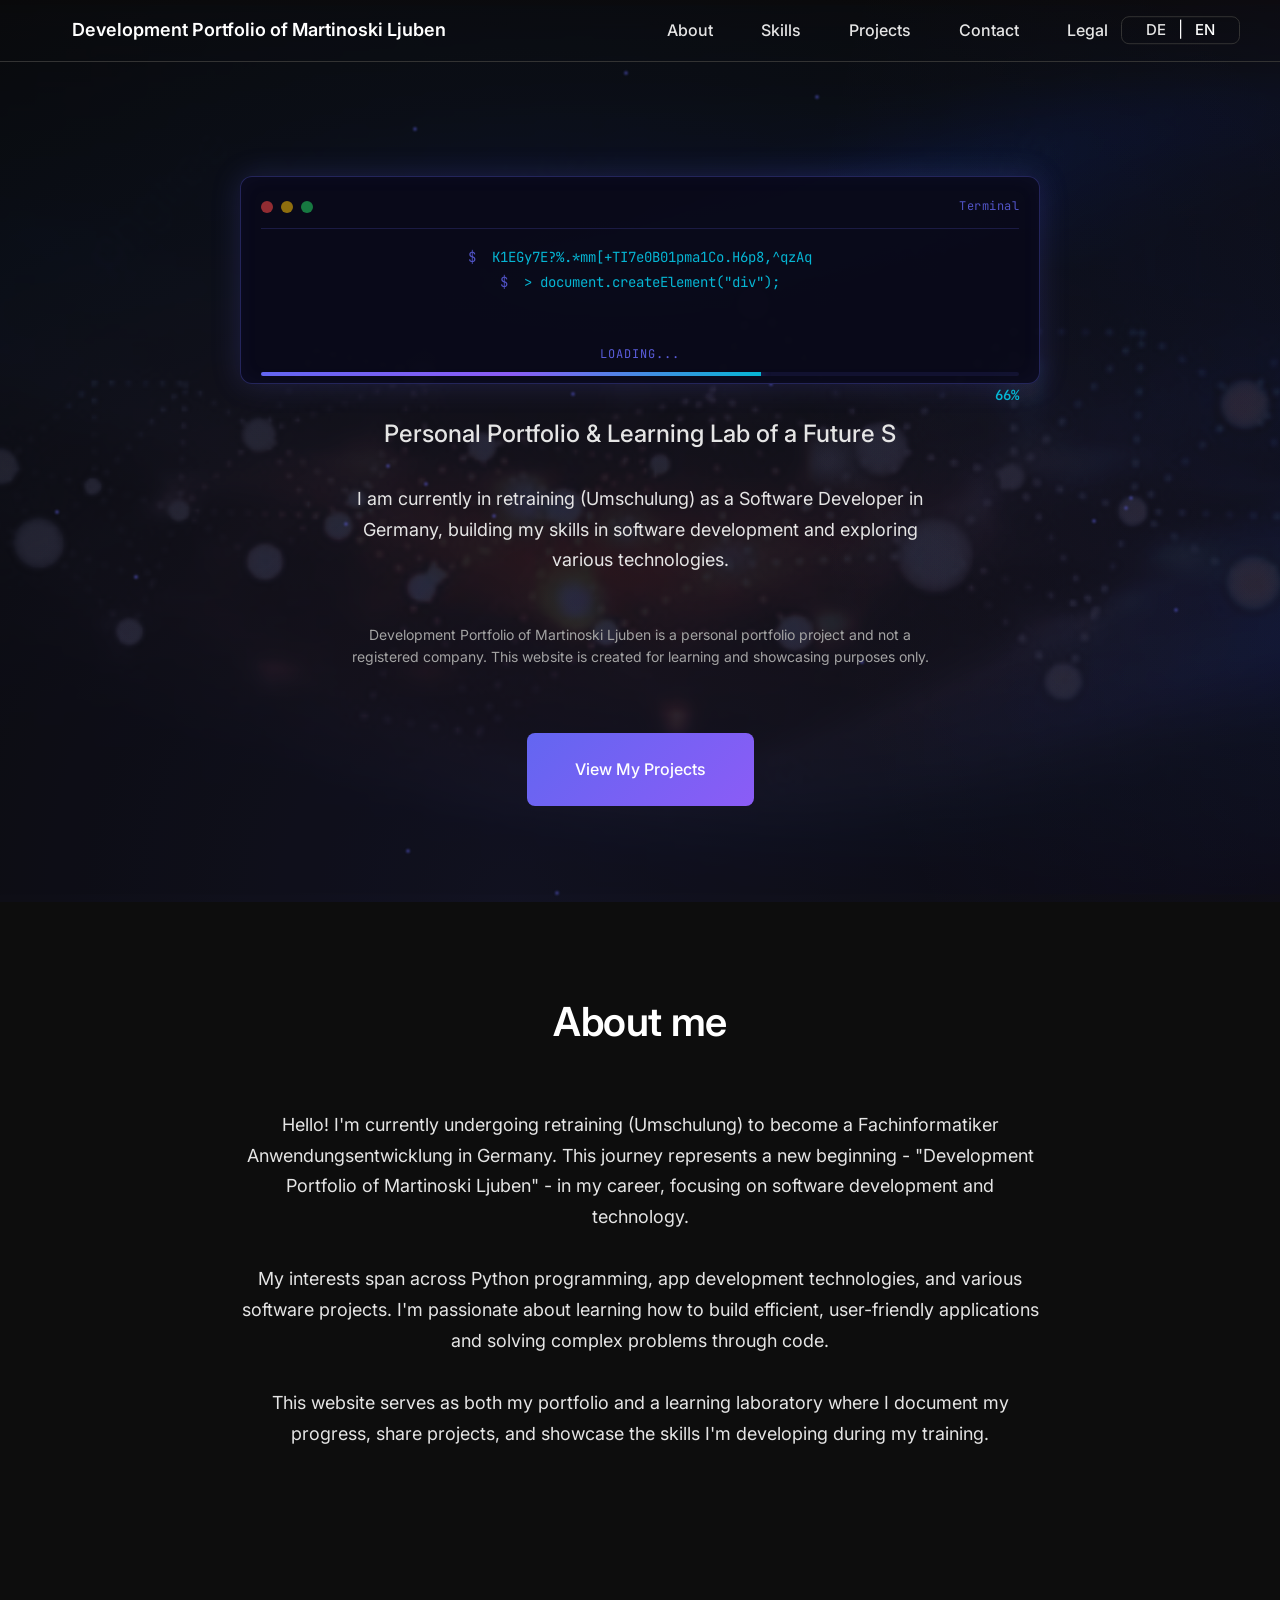
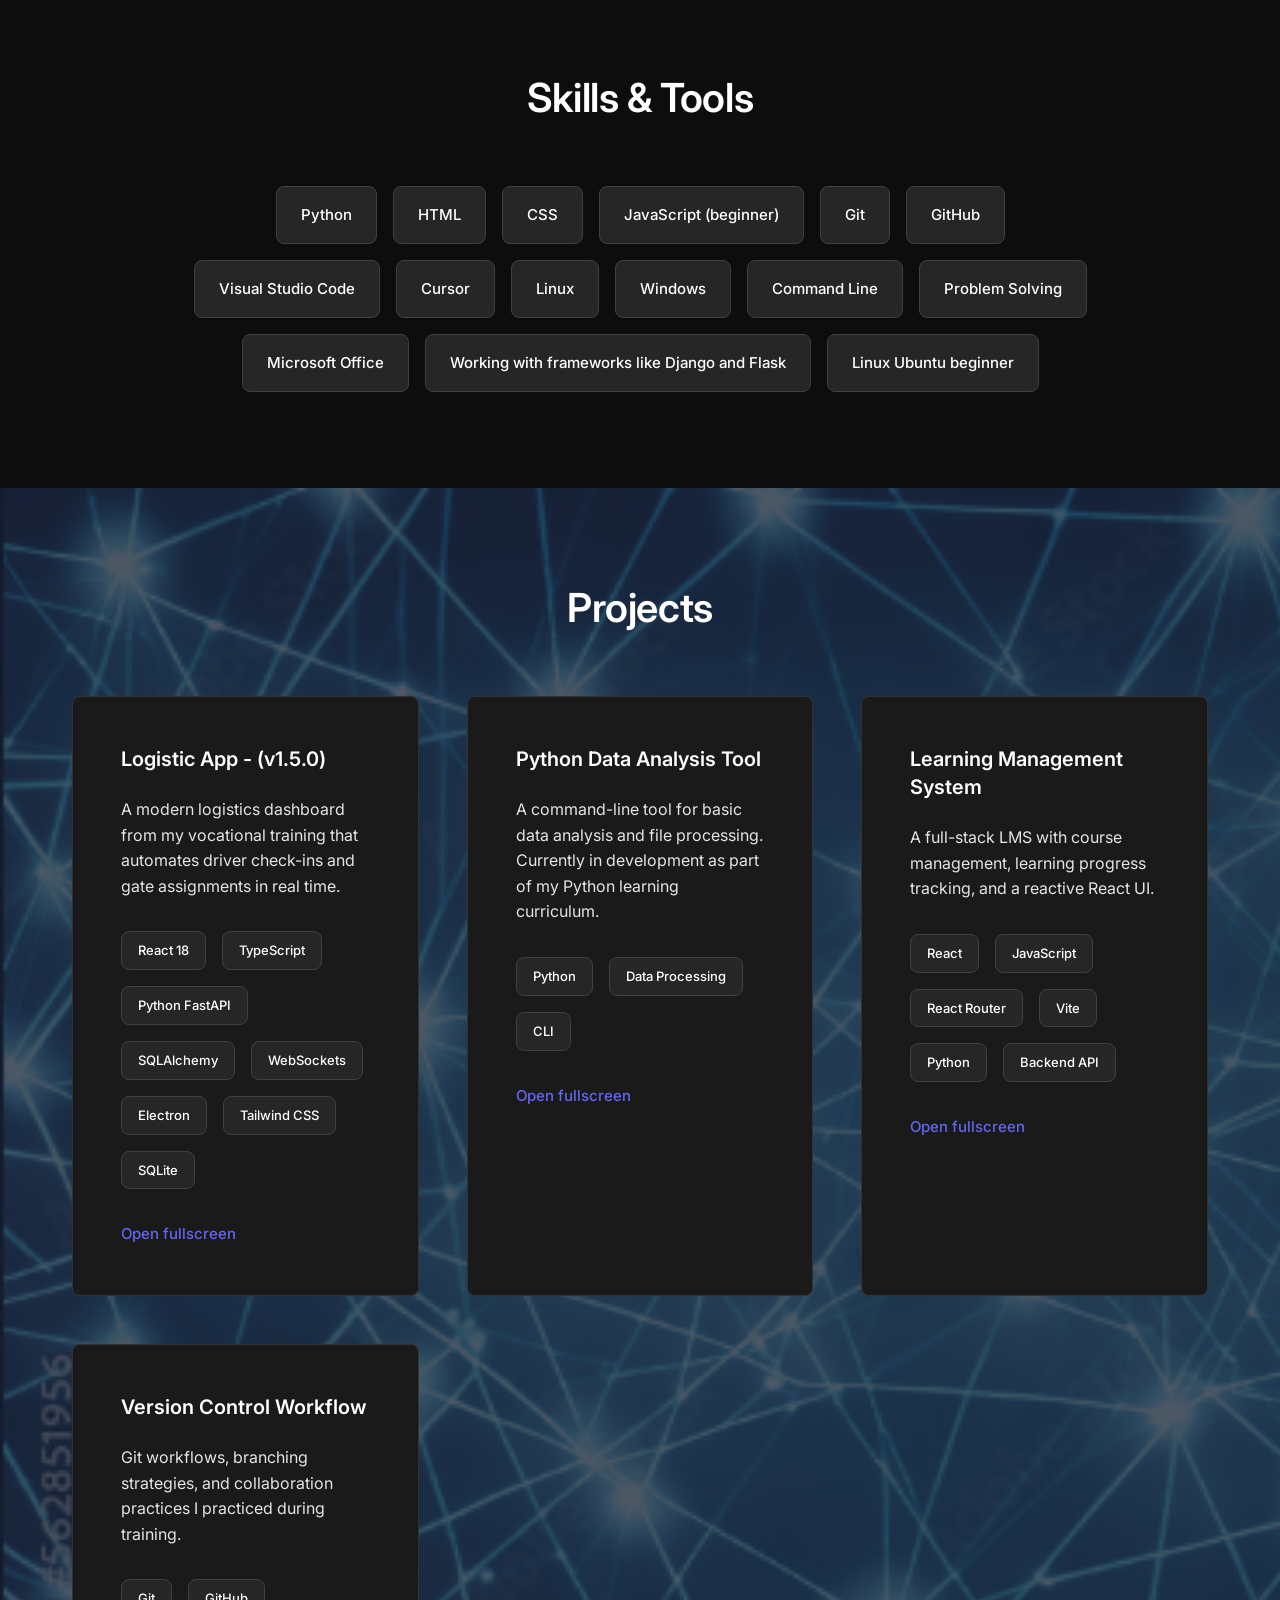
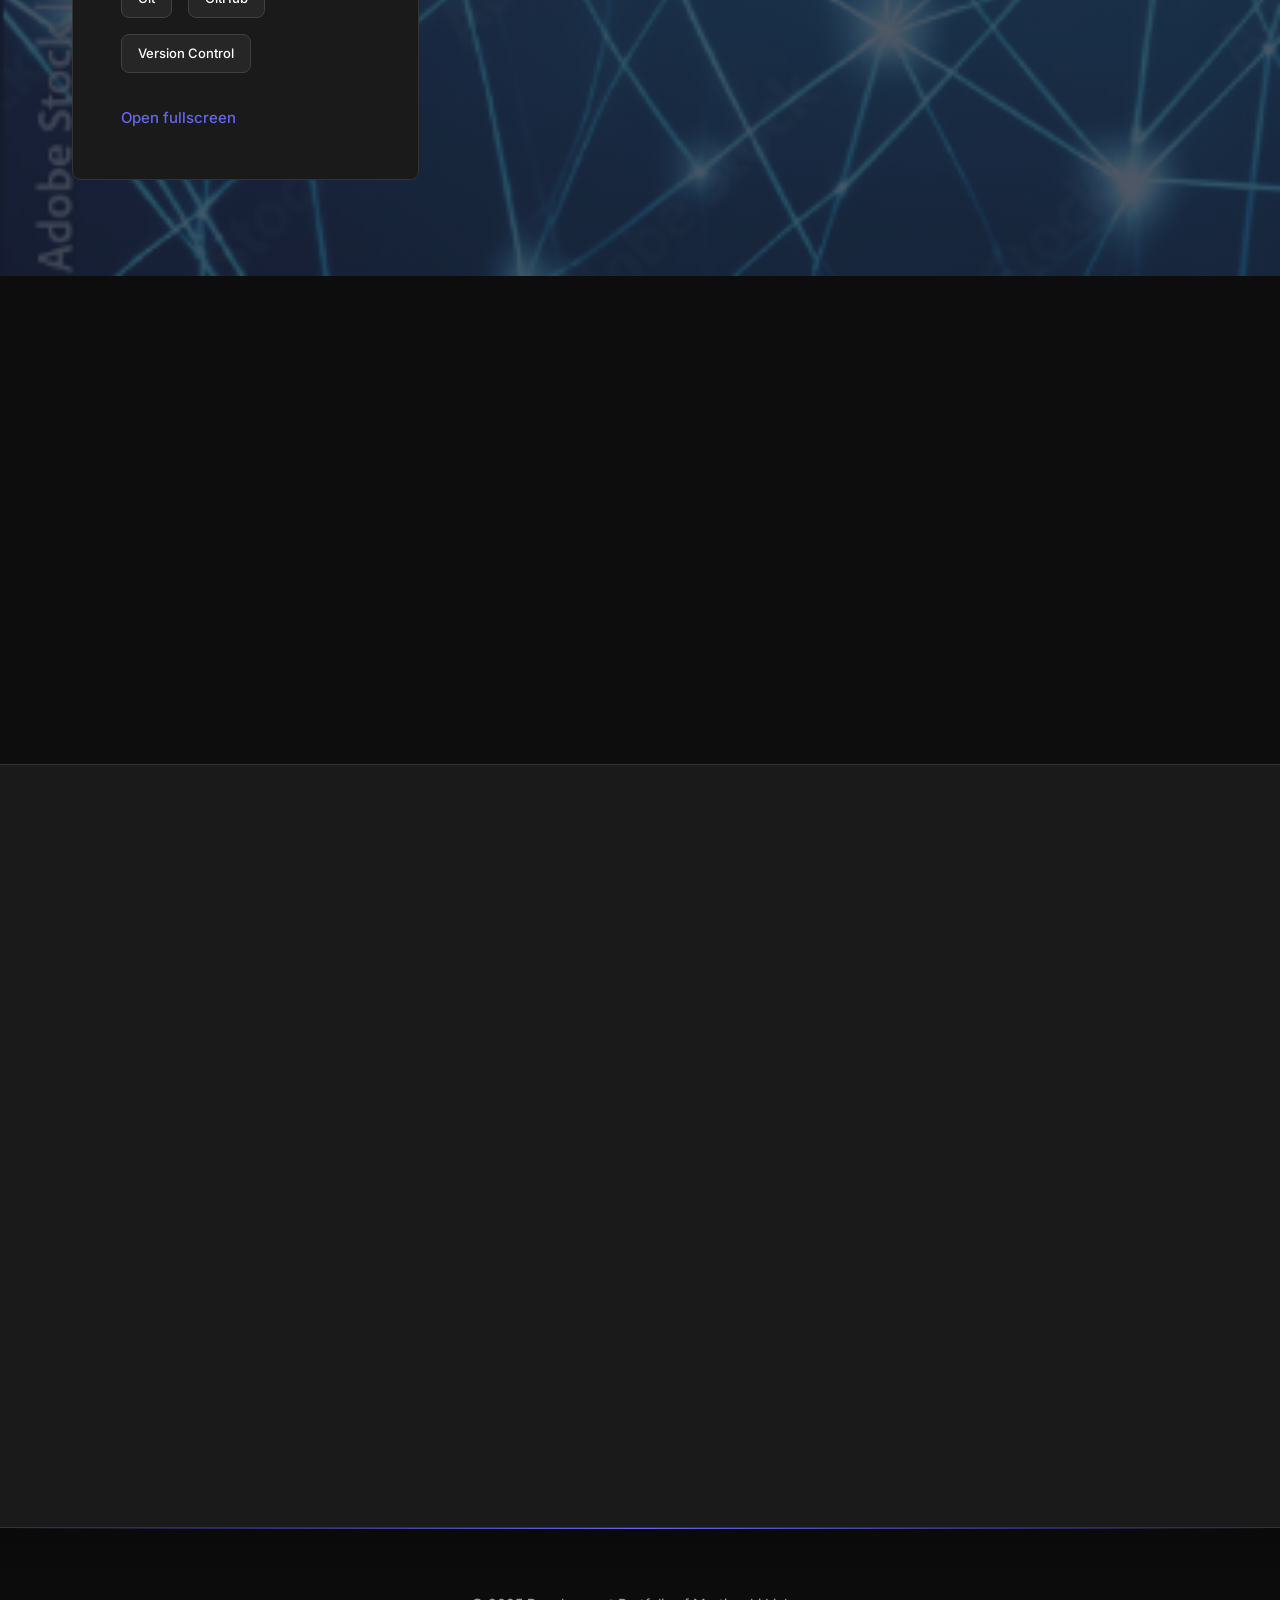
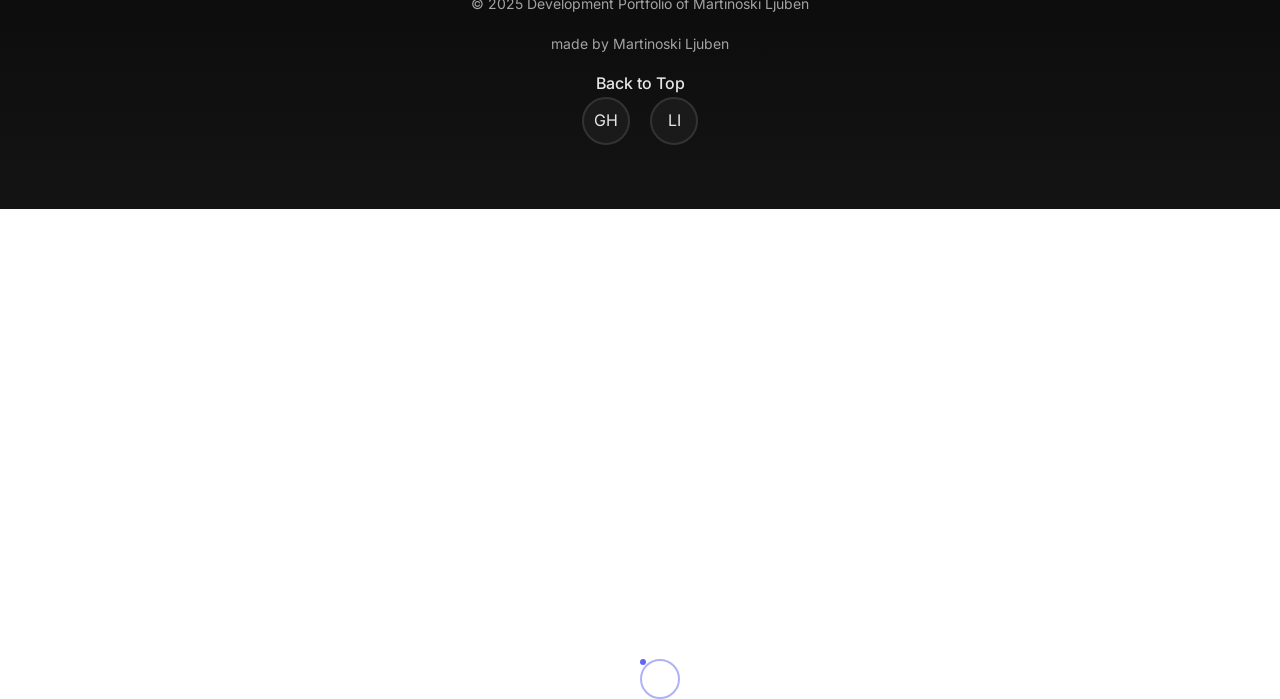
==== index-en.html @ 200f0906 "hacking anuimation" ====
<!DOCTYPE html>
<html lang="en">
<head>
    <meta charset="UTF-8">
    <meta name="viewport" content="width=device-width, initial-scale=1.0, maximum-scale=5.0, user-scalable=yes">
    <meta name="mobile-web-app-capable" content="yes">
    <meta name="apple-mobile-web-app-capable" content="yes">
    <meta name="apple-mobile-web-app-status-bar-style" content="black-translucent">
    <meta name="theme-color" content="#0d0d0d">
    <title>ApplicationDevelopment by lRam</title>
    <!-- Google Fonts -->
    <link rel="preconnect" href="https://fonts.googleapis.com">
    <link rel="preconnect" href="https://fonts.gstatic.com" crossorigin>
    <link href="https://fonts.googleapis.com/css2?family=Inter:wght@400;500;600;700&family=JetBrains+Mono:wght@400;500;600;700&display=swap" rel="stylesheet">
    <!-- Prism.js for syntax highlighting -->
    <link rel="stylesheet" href="https://cdnjs.cloudflare.com/ajax/libs/prism/1.29.0/themes/prism-tomorrow.min.css">
    <link rel="stylesheet" href="styles.css">
    <link rel="preload" href="assets/hero-bg.jpg.png" as="image">
    <link rel="dns-prefetch" href="//github.com">
</head>
<body>
    <div class="page-loader">
        <div class="loader-content">
            <div class="loader-spinner"></div>
            <p>Loading...</p>
        </div>
    </div>

    <header>
        <nav class="navbar">
            <div class="nav-container">
                <a href="#hero" class="nav-logo">Development Portfolio of Martinoski Ljuben</a>
                <div class="nav-right">
                    <div class="lang-toggle">
                        <a href="index.html" class="lang-link">DE</a> |
                        <span class="lang-link active">EN</span>
                    </div>
                </div>
                <ul class="nav-menu">
                    <li><a href="#about">About</a></li>
                    <li><a href="#skills">Skills</a></li>
                    <li><a href="#projects">Projects</a></li>
                    <li><a href="#contact">Contact</a></li>
                    <li><a href="#privacy">Legal</a></li>
                </ul>
            </div>
        </nav>
    </header>

    <main>
        <!-- Hero section start -->
        <section id="hero" class="hero">
            <div class="hero-container">
                <div class="hero-content">
                    <div class="hero-title-wrapper">
                        <div class="terminal-overlay">
                            <div class="terminal-header">
                                <span class="terminal-dot"></span>
                                <span class="terminal-dot"></span>
                                <span class="terminal-dot"></span>
                                <span class="terminal-title">Terminal</span>
                            </div>
                            <div class="terminal-content">
                                <div class="terminal-line"></div>
                                <div class="terminal-line"></div>
                                <div class="terminal-line"></div>
                            </div>
                            <div class="terminal-progress">
                                <div class="progress-label">Loading...</div>
                                <div class="progress-bar">
                                    <div class="progress-fill"></div>
                                </div>
                                <div class="progress-percent">0%</div>
                            </div>
                        </div>
                        <h1 class="hero-title">Application Development by lRam</h1>
                    </div>
                    <p class="hero-subtitle">Personal Portfolio & Learning Lab of a Future Software Developer</p>
                    <p class="hero-description">
                        I am currently in retraining (Umschulung) as a Software Developer in Germany,
                        building my skills in software development and exploring various technologies.
                    </p>
                    <p class="hero-disclaimer">Development Portfolio of Martinoski Ljuben is a personal portfolio project and not a registered company. This website is created for learning and showcasing purposes only.</p>
                    <div class="hero-actions">
                        <a href="#projects" class="hero-button hero-button-primary">View My Projects</a>
                    </div>
                </div>
            </div>
        </section>
        <!-- Hero section end -->

        <!-- About section start -->
        <section id="about" class="section animate-on-scroll">
            <div class="container">
                <h2 class="section-title">About me</h2>
                <div class="about-content">
                    <p>
                        Hello! I'm currently undergoing retraining (Umschulung) to become a Fachinformatiker
                        Anwendungsentwicklung in Germany. This journey represents a new beginning - "Development Portfolio of Martinoski Ljuben"
                        - in my career, focusing on software development and technology.
                    </p>
                    <p>
                        My interests span across Python programming, app development technologies, and various
                        software projects. I'm passionate about learning how to build efficient, user-friendly
                        applications and solving complex problems through code.
                    </p>
                    <p>
                        This website serves as both my portfolio and a learning laboratory where I document
                        my progress, share projects, and showcase the skills I'm developing during my training.
                    </p>
                </div>
            </div>
        </section>
        <!-- About section end -->

        <!-- Skills section start -->
        <section id="skills" class="section animate-on-scroll">
            <div class="container">
                <h2 class="section-title">Skills & Tools</h2>
                <div class="skills-grid stagger-children">
                    <span class="skill-tag">Python</span>
                    <span class="skill-tag">HTML</span>
                    <span class="skill-tag">CSS</span>
                    <span class="skill-tag">JavaScript (beginner)</span>
                    <span class="skill-tag">Git</span>
                    <span class="skill-tag">GitHub</span>
                    <span class="skill-tag">Visual Studio Code</span>
                    <span class="skill-tag">Cursor</span>
                    <span class="skill-tag">Linux</span>
                    <span class="skill-tag">Windows</span>
                    <span class="skill-tag">Command Line</span>
                    <span class="skill-tag">Problem Solving</span>
                    <span class="skill-tag">Microsoft Office</span>
                    <span class="skill-tag">Working with frameworks like Django and Flask</span>
                    <span class="skill-tag">Linux Ubuntu beginner</span>
                </div>
            </div>
        </section>
        <!-- Skills section end -->

        <!-- Projects section start -->
        <section id="projects" class="section animate-on-scroll">
            <div class="container">
                <h2 class="section-title">Projects</h2>
                <div class="projects-grid stagger-children">
                    <div class="project-card" data-modal-target="warehouse-modal-en">
                        <h3 class="project-title">Logistic App - (v1.5.0)</h3>
                        <p class="project-description">
                            A modern logistics dashboard from my vocational training that automates driver check-ins and gate assignments in real time.
                        </p>
                        <div class="project-tags">
                            <span class="project-tag">React 18</span>
                            <span class="project-tag">TypeScript</span>
                            <span class="project-tag">Python FastAPI</span>
                            <span class="project-tag">SQLAlchemy</span>
                            <span class="project-tag">WebSockets</span>
                            <span class="project-tag">Electron</span>
                            <span class="project-tag">Tailwind CSS</span>
                            <span class="project-tag">SQLite</span>
                        </div>
                        <a href="#" class="project-link">Open fullscreen</a>
                    </div>

                    <div class="project-card" data-modal-target="python-data-analysis-tool-modal">
                        <h3 class="project-title">Python Data Analysis Tool</h3>
                        <p class="project-description">
                            A command-line tool for basic data analysis and file processing. Currently in development
                            as part of my Python learning curriculum.
                        </p>
                        <div class="project-tags">
                            <span class="project-tag">Python</span>
                            <span class="project-tag">Data Processing</span>
                            <span class="project-tag">CLI</span>
                        </div>
                        <a href="#" class="project-link">Open fullscreen</a>
                    </div>

                    <div class="project-card" data-modal-target="lms-modal">
                        <h3 class="project-title">Learning Management System</h3>
                        <p class="project-description">
                            A full-stack LMS with course management, learning progress tracking, and a reactive React UI.
                        </p>
                        <div class="project-tags">
                            <span class="project-tag">React</span>
                            <span class="project-tag">JavaScript</span>
                            <span class="project-tag">React Router</span>
                            <span class="project-tag">Vite</span>
                            <span class="project-tag">Python</span>
                            <span class="project-tag">Backend API</span>
                        </div>
                        <a href="#" class="project-link">Open fullscreen</a>
                    </div>

                    <div class="project-card" data-modal-target="version-control-modal">
                        <h3 class="project-title">Version Control Workflow</h3>
                        <p class="project-description">
                            Git workflows, branching strategies, and collaboration practices I practiced during training.
                        </p>
                        <div class="project-tags">
                            <span class="project-tag">Git</span>
                            <span class="project-tag">GitHub</span>
                            <span class="project-tag">Version Control</span>
                        </div>
                        <a href="#" class="project-link">Open fullscreen</a>
                    </div>

                    <!-- COPY THIS BLOCK to add more projects -->
                    <!--
                    <div class="project-card" data-modal-target="[modal-id]">
                        <h3 class="project-title">[Project Name]</h3>
                        <p class="project-description">
                            [Project description - 2-3 sentences about what it does and technologies used]
                        </p>
                        <div class="project-tags">
                            <span class="project-tag">[Tech 1]</span>
                            <span class="project-tag">[Tech 2]</span>
                            <span class="project-tag">[Tech 3]</span>
                        </div>
                        <a href="#" class="project-link">Open fullscreen</a>
                    </div>
                    -->
            </div>
        </section>
        <!-- Projects section end -->

        <!-- Contact section start -->
        <section id="contact" class="section animate-on-scroll">
            <div class="container">
                <h2 class="section-title">Contact</h2>
                <div class="contact-content">
                    <p>If you want to connect, feel free to reach out. I'm always interested in learning from others and sharing knowledge.</p>
                    <div class="contact-links">
                        <a href="mailto:lRam.software.novum-initium@outlook.de" class="contact-link">Email</a>
                        <span class="contact-link">LinkedIn (coming soon)</span>
                        <a href="https://github.com/ljuben-martinoski" class="contact-link" target="_blank" rel="noopener noreferrer">GitHub</a>
                    </div>
                </div>
            </div>
        </section>
        <!-- Contact section end -->

        <!-- Privacy Notice section start -->
        <section id="privacy" class="section privacy-section animate-on-scroll">
            <div class="container">
                <h2 class="section-title">Privacy & Legal</h2>
                <div class="privacy-content">
                    <div class="privacy-notice">
                        <p>
                            <strong>This website is purely private and serves exclusively educational and portfolio purposes.</strong>
                        </p>
                        <p>
                            I am currently in retraining as a Fachinformatiker Anwendungsentwicklung and present my learning
                            progress and projects here. No commercial services are offered, no paid contracts are concluded,
                            and no commercial activities are conducted.
                        </p>
                        <p>
                            <strong>Contact:</strong> For questions or interest in exchange, you can reach me by email:
                            <a href="mailto:lRam.software.novum-initium@outlook.de">lRam.software.novum-initium@outlook.de</a>
                        </p>
                        <p>
                            <em>This website is a private,
                                non-commercial portfolio created during my retraining as an IT specialist in application development.
                                It does not offer paid services of commercial activities.
                            </em>
                        </p>
                    </div>
                </div>
            </div>
        </section>
        <!-- Privacy Notice section end -->
    </main>

    <footer class="footer">
        <div class="container">
            <p>&copy; 2025 Development Portfolio of Martinoski Ljuben</p>
            <p>made by Martinoski Ljuben</p>
            <a href="#hero" class="footer-link">Back to Top</a>
            <div class="footer-social">
                <a href="https://github.com/ljuben-martinoski" class="social-icon" target="_blank" rel="noopener noreferrer">GH</a>
                <span class="social-icon">LI</span>
            </div>
        </div>
    </footer>

    <!-- Project Modal -->
    <div id="lms-modal" class="project-modal">
        <div class="modal-overlay" onclick="closeProjectModal('lms-modal')" ontouchstart=""></div>
        <div class="modal-content">
            <button class="modal-close" onclick="closeProjectModal('lms-modal')">&times;</button>
            <div class="modal-body">
                <div class="modal-info">
                    <h2 class="modal-title">Learning Management System</h2>
                    <p class="modal-subtitle">
                        Full-stack LMS web app with secure auth, course management, and progress tracking.
                    </p>
                    <div class="modal-section">
                        <h4 class="modal-section-title">Features</h4>
                        <ul class="modal-list">
                            <li>Secure registration/login with learner and instructor roles</li>
                            <li>Course & lessons management with PDFs and videos</li>
                            <li>Progress tracking, grades overview, and profile settings</li>
                        </ul>
                    </div>
                    <div class="modal-section">
                        <h4 class="modal-section-title">Technology Stack</h4>
                        <ul class="modal-list">
                            <li>Frontend: React + Vite, React Router</li>
                            <li>Backend: Python Flask API with SQLite</li>
                            <li>Local dev: Frontend on port 5173, backend on port 8000</li>
                        </ul>
                    </div>
                    <div class="modal-section">
                        <h4 class="modal-section-title">Highlights</h4>
                        <ul class="modal-list">
                            <li>Clear separation of frontend/backend for easy debugging</li>
                            <li>Auth flow with login, roles, and profile editing</li>
                            <li>Responsive UI for desktop and tablet</li>
                        </ul>
                    </div>
                    <div class="modal-pills">
                        <span class="project-tag">React</span>
                        <span class="project-tag">JavaScript</span>
                        <span class="project-tag">React Router</span>
                        <span class="project-tag">Vite</span>
                        <span class="project-tag">Python</span>
                        <span class="project-tag">Backend API</span>
                    </div>
                </div>
                <div class="modal-media">
                    <div class="project-gallery" id="lms-gallery">
                        <img src="assets/lms/dashboard.png" alt="LMS Dashboard" onerror="handleImageError(this)" onclick="openImageLightbox(this.src, this.alt)" title="Dashboard with welcome message and course overview - Click to enlarge">
                        <img src="assets/lms/explore-courses.png" alt="Explore Courses" onerror="handleImageError(this)" onclick="openImageLightbox(this.src, this.alt)" title="Explore Courses page with filter and search functionality - Click to enlarge">
                        <img src="assets/lms/profile-settings.png" alt="Profile & Settings" onerror="handleImageError(this)" onclick="openImageLightbox(this.src, this.alt)" title="Profile and Settings page - Click to enlarge">
                        <img src="assets/lms/grades.png" alt="My Grades" onerror="handleImageError(this)" onclick="openImageLightbox(this.src, this.alt)" title="Grades overview with overall average and detailed table - Click to enlarge">
                        <img src="assets/lms/user-profile.png" alt="User Profile" onerror="handleImageError(this)" onclick="openImageLightbox(this.src, this.alt)" title="User profile editing - Click to enlarge">
                        <img src="assets/lms/package-json.png" alt="Package.json" onerror="handleImageError(this)" onclick="openImageLightbox(this.src, this.alt)" title="Project configuration with React and Vite - Click to enlarge">
                        <img src="assets/lms/python-auth.png" alt="Python Authentication" onerror="handleImageError(this)" onclick="openImageLightbox(this.src, this.alt)" title="Backend authentication code - Click to enlarge">
                    </div>
                    <div class="image-error-message" id="image-error-msg" style="display: none;">
                        <p><strong>Note: Images are loading...</strong></p>
                        <p>Make sure the images are in the <code>assets/lms/</code> folder:</p>
                        <ul style="list-style: none; padding: 0; margin-top: 1rem;">
                            <li>• dashboard.png</li>
                            <li>• explore-courses.png</li>
                            <li>• profile-settings.png</li>
                            <li>• grades.png</li>
                            <li>• user-profile.png</li>
                            <li>• package-json.png</li>
                            <li>• python-auth.png</li>
                        </ul>
                    </div>
                </div>
            </div>
        </div>
    </div>

    <!-- Warehouse Management System Modal -->
    <div id="warehouse-modal-en" class="project-modal">
        <div class="modal-overlay" onclick="closeProjectModal('warehouse-modal-en')" ontouchstart=""></div>
        <div class="modal-content">
            <button class="modal-close" onclick="closeProjectModal('warehouse-modal-en')">&times;</button>
            <div class="modal-body">
                <div class="modal-info">
                    <h2 class="modal-title">Logistic App (v1.5.0)</h2>
                    <p class="modal-subtitle">
                        Real-time warehouse gate management with driver self-service portal and operator dashboard.
                    </p>
                    <div class="modal-section">
                        <h4 class="modal-section-title">Key Features</h4>
                        <ul class="modal-list">
                            <li>Driver portal for check-ins (multi-language, reference numbers)</li>
                            <li>Live operator dashboard with drag-and-drop gate assignment</li>
                            <li>Automated gate assignment and status tracking</li>
                            <li>Strict validation to cut reference entry errors</li>
                        </ul>
                    </div>
                    <div class="modal-section">
                        <h4 class="modal-section-title">Technical Stack</h4>
                        <ul class="modal-list">
                            <li>Backend: Python FastAPI, SQLAlchemy, WebSockets, SQLite</li>
                            <li>Frontend: React 18 + TypeScript + Vite, Tailwind CSS, Zustand</li>
                            <li>Desktop: Electron wrapper for portable Windows builds</li>
                        </ul>
                    </div>
                    <div class="modal-section">
                        <h4 class="modal-section-title">Results</h4>
                        <ul class="modal-list">
                            <li>Cut check-in time from 2–3 minutes to &lt;1 minute</li>
                            <li>GDPR-compliant with minimal data retention</li>
                            <li>Offline-capable local deployment, no cloud dependency</li>
                            <li>It is ready and needs only testing in the field</li>
                        </ul>
                    </div>
                    <div class="modal-pills">
                        <span class="project-tag">React 18</span>
                        <span class="project-tag">TypeScript</span>
                        <span class="project-tag">Python FastAPI</span>
                        <span class="project-tag">SQLAlchemy</span>
                        <span class="project-tag">WebSockets</span>
                        <span class="project-tag">Electron</span>
                        <span class="project-tag">Tailwind CSS</span>
                        <span class="project-tag">SQLite</span>
                    </div>
                </div>
                <div class="modal-media">
                    <div class="project-gallery" id="warehouse-gallery-en">
                        <img src="assets/warehouse/backend-main.png" alt="Backend Application Python Code" onerror="handleImageError(this)" onclick="openImageLightbox(this.src, this.alt)" title="Python backend main module code (FastAPI)">
                        <img src="assets/warehouse/service-worker.png" alt="Service Worker Source Code" onerror="handleImageError(this)" onclick="openImageLightbox(this.src, this.alt)" title="Frontend JavaScript Service Worker">
                        <img src="assets/warehouse/driver-portal.png" alt="Driver self-service portal" onerror="handleImageError(this)" onclick="openImageLightbox(this.src, this.alt)" title="Multilingual driver portal for check-ins - Click to enlarge">
                    </div>
                    <div class="image-error-message" id="warehouse-error-msg-en" style="display: none;">
                        <p><strong>Note: Images are loading...</strong></p>
                        <p>Make sure the images are in the <code>assets/warehouse/</code> folder:</p>
                        <ul style="list-style: none; padding: 0; margin-top: 1rem;">
                            <li>• backend-main.png</li>
                            <li>• driver-portal.png</li>
                            <li>• service-worker.png</li>
                        </ul>
                    </div>
                </div>
            </div>
        </div>
    </div>

    <!-- Python Data Analysis Tool Modal -->
    <div id="python-data-analysis-tool-modal" class="project-modal">
        <div class="modal-overlay" onclick="closeProjectModal('python-data-analysis-tool-modal')" ontouchstart=""></div>
        <div class="modal-content">
            <button class="modal-close" onclick="closeProjectModal('python-data-analysis-tool-modal')">&times;</button>
            <h2 class="modal-title">Python Data Analysis Tool</h2>
            <div class="coming-soon-content">
                <div style="text-align: center; padding: 3rem 1rem;">
                    <div style="font-size: 4rem; margin-bottom: 1rem;">🚀</div>
                    <h3 style="color: var(--text-primary); margin-bottom: 1rem;">Coming Soon!</h3>
                    <p style="color: var(--text-secondary); font-size: 1.1rem; line-height: 1.6;">
                        This project is currently in development as part of my Python learning curriculum.
                        Check back soon for updates and demos!
                    </p>
                </div>
            </div>
        </div>
    </div>

    <!-- Version Control Workflow Modal -->
    <div id="version-control-modal" class="project-modal">
        <div class="modal-overlay" onclick="closeProjectModal('version-control-modal')" ontouchstart=""></div>
        <div class="modal-content">
            <button class="modal-close" onclick="closeProjectModal('version-control-modal')">&times;</button>
            <h2 class="modal-title">Version Control Workflow</h2>
            <div class="coming-soon-content">
                <div style="text-align: center; padding: 3rem 1rem;">
                    <div style="font-size: 4rem; margin-bottom: 1rem;">📋</div>
                    <h3 style="color: var(--text-primary); margin-bottom: 1rem;">Coming Soon!</h3>
                    <p style="color: var(--text-secondary); font-size: 1.1rem; line-height: 1.6;">
                        Documentation and examples of Git workflows, branching strategies, and collaboration
                        practices learned during software development training. Coming soon!
                    </p>
                </div>
            </div>
        </div>
    </div>

    <!-- Image Lightbox Modal -->
    <div id="image-lightbox" class="image-lightbox">
        <div class="lightbox-overlay" onclick="closeImageLightbox()" ontouchstart=""></div>
        <div class="lightbox-content">
            <button class="lightbox-close" onclick="closeImageLightbox()">&times;</button>
            <img id="lightbox-image" src="" alt="">
            <p id="lightbox-caption" class="lightbox-caption"></p>
        </div>
    </div>

    <script>
        // Handle image loading errors
        function handleImageError(img) {
            const errorText = document.createElement('div');
            errorText.textContent = 'Image not found: ' + img.src.split('/').pop();
            errorText.style.color = 'var(--text-muted)';
            errorText.style.minHeight = '200px';
            errorText.style.display = 'flex';
            errorText.style.alignItems = 'center';
            errorText.style.justifyContent = 'center';
            errorText.style.background = 'var(--background-panel)';
            errorText.style.border = '2px dashed rgba(37, 99, 235, 0.5)';
            errorText.style.borderRadius = 'var(--border-radius)';
            errorText.style.padding = '2rem';
            errorText.style.fontSize = '0.9rem';
            img.parentNode.replaceChild(errorText, img);
            
            // Show error message if all images fail
            checkAllImages();
        }
        
        function checkAllImages() {
            // Check LMS gallery
            const lmsGallery = document.getElementById('lms-gallery');
            if (lmsGallery) {
                const lmsImages = lmsGallery.querySelectorAll('img');
                const lmsErrorElements = lmsGallery.querySelectorAll('div[style*="Image not found"]');
                if (lmsImages.length === 0 && lmsErrorElements.length > 0) {
                    const errorMsg = document.getElementById('image-error-msg');
                    if (errorMsg) {
                        errorMsg.style.display = 'block';
                    }
                }
            }

            // Check Warehouse gallery
            const warehouseGallery = document.getElementById('warehouse-gallery-en');
            if (warehouseGallery) {
                const warehouseImages = warehouseGallery.querySelectorAll('img');
                const warehouseErrorElements = warehouseGallery.querySelectorAll('div[style*="Image not found"]');
                if (warehouseImages.length === 0 && warehouseErrorElements.length > 0) {
                    const errorMsg = document.getElementById('warehouse-error-msg-en');
                    if (errorMsg) {
                        errorMsg.style.display = 'block';
                    }
                }
            }
        }

        function openProjectModal(modalId, evt) {
            const modal = document.getElementById(modalId);
            if (modal) {
                if (evt) {
                    evt.preventDefault();
                    evt.stopPropagation();
                }

                // Store page scroll position
                modal.dataset.scrollY = window.scrollY;
                
                // RESET scroll BEFORE showing
                modal.scrollTop = 0;
                modal.scrollLeft = 0;

                // Prevent body scroll
                document.body.style.overflow = 'hidden';

                // Show modal
                modal.classList.add('active');
                
                // Force scroll to top immediately
                modal.scrollTop = 0;
                window.scrollTo(0, 0);
                
                // And again after a frame
                requestAnimationFrame(function() {
                    modal.scrollTop = 0;
                });

                setTimeout(checkAllImages, 100);
            }
            return false;
        }

        function closeProjectModal(modalId) {
            const modal = document.getElementById(modalId);
            if (modal) {
                modal.classList.remove('active');
                
                // Restore body scroll
                document.body.style.overflow = '';
                
                // Restore scroll position
                const scrollY = modal.dataset.scrollY || 0;
                window.scrollTo(0, parseInt(scrollY));
            }
        }

        // Close modal on ESC key
        document.addEventListener('keydown', function(e) {
            if (e.key === 'Escape') {
                const activeModal = document.querySelector('.project-modal.active');
                if (activeModal) {
                    closeProjectModal(activeModal.id);
                }
                // Also close lightbox if open
                const lightbox = document.getElementById('image-lightbox');
                if (lightbox && lightbox.classList.contains('active')) {
                    closeImageLightbox();
                }
            }
        });

        // Image Lightbox functions
        function openImageLightbox(imageSrc, imageAlt) {
            const lightbox = document.getElementById('image-lightbox');
            const lightboxImage = document.getElementById('lightbox-image');
            const lightboxCaption = document.getElementById('lightbox-caption');
            
            if (lightbox && lightboxImage && lightboxCaption) {
                lightboxImage.src = imageSrc;
                lightboxCaption.textContent = imageAlt;
                lightbox.classList.add('active');
                document.body.style.overflow = 'hidden';
            }
        }

        function closeImageLightbox() {
            const lightbox = document.getElementById('image-lightbox');
            if (lightbox) {
                lightbox.classList.remove('active');
                document.body.style.overflow = 'auto';
            }
        }

        // Project description expand/collapse functionality
        function toggleProjectDescription(elementId, button) {
            const expandedContent = document.getElementById(elementId);
            const expandText = button.querySelector('.expand-text');

            if (expandedContent.classList.contains('expanded')) {
                expandedContent.classList.remove('expanded');
                expandText.textContent = expandText.textContent.startsWith('more') ? 'more' : 'mehr';
            } else {
                expandedContent.classList.add('expanded');
                expandText.textContent = expandText.textContent.startsWith('more') ? 'less' : 'weniger';
            }
        }

        // Make each project card open its modal fullscreen
        function initProjectCardModals() {
            const cards = document.querySelectorAll('.project-card[data-modal-target]');

            cards.forEach((card) => {
                const modalId = card.getAttribute('data-modal-target');
                if (!modalId) return;

                card.addEventListener('click', (evt) => {
                    const interactive = evt.target.closest('button');
                    if (interactive) return;
                    openProjectModal(modalId, evt);
                });

                const link = card.querySelector('.project-link');
                if (link) {
                    link.addEventListener('click', (evt) => {
                        openProjectModal(modalId, evt);
                    });
                }
            });
        }

        document.addEventListener('DOMContentLoaded', initProjectCardModals);
    </script>
    <script src="https://cdnjs.cloudflare.com/ajax/libs/prism/1.29.0/prism.min.js"></script>
    <script src="https://cdnjs.cloudflare.com/ajax/libs/prism/1.29.0/components/prism-python.min.js"></script>
    <script src="https://cdnjs.cloudflare.com/ajax/libs/prism/1.29.0/components/prism-javascript.min.js"></script>
    <script src="https://cdnjs.cloudflare.com/ajax/libs/prism/1.29.0/components/prism-jsx.min.js"></script>
    <script src="animations.js"></script>
</body>
</html>
---- styles.css ----
/* CSS Variables - Minimalist Dark Theme */
:root {
    /* Backgrounds - Dark Grayscale */
    --bg-primary: #0d0d0d;
    --bg-secondary: #1a1a1a;
    --bg-tertiary: #262626;
    --bg-elevated: #2a2a2a;
    
    /* Text Colors - High Contrast */
    --text-primary: #ffffff;
    --text-secondary: #e5e5e5;
    --text-tertiary: #a3a3a3;
    --text-muted: #737373;
    
    /* Borders - Subtle Grays */
    --border-subtle: #333333;
    --border-default: #404040;
    --border-strong: #525252;
    
    /* Accent Color - Single Purple (Use Sparingly) */
    --accent-primary: #6366f1;
    --accent-primary-hover: #5558e3;
    --accent-success: #10b981;
    
    /* Legacy Aliases for Compatibility */
    --background-dark: var(--bg-primary);
    --background-card: var(--bg-secondary);
    --background-panel: var(--bg-tertiary);
    --background-darker: var(--bg-primary);
    --text-light: var(--text-primary);
    
    /* Spacing System - 8px Base Unit */
    --space-1: 8px;
    --space-2: 16px;
    --space-3: 24px;
    --space-4: 32px;
    --space-6: 48px;
    --space-8: 64px;
    --space-12: 96px;
    
    /* Legacy Spacing (for gradual migration) */
    --spacing-sm: var(--space-2);
    --spacing-md: var(--space-4);
    --spacing-lg: var(--space-6);
    --spacing-xl: var(--space-8);
    
    /* Border & Layout */
    --border-radius: 8px;
    --max-width: 1200px;
    
    /* Transitions - Fast & Subtle */
    --transition-fast: 0.2s ease;
    --transition-normal: 0.3s ease;
    --transition-slow: 0.5s ease;
}

/* Reset and base styles */
* {
    margin: 0;
    padding: 0;
    box-sizing: border-box;
}

/* Mobile-first touch optimizations */
* {
    -webkit-tap-highlight-color: rgba(0, 0, 0, 0);
    -webkit-touch-callout: none;
    -webkit-user-select: none;
    -khtml-user-select: none;
    -moz-user-select: none;
    -ms-user-select: none;
    user-select: none;
}

/* Re-enable text selection for content */
p, h1, h2, h3, h4, h5, h6, span, div {
    -webkit-user-select: text;
    -khtml-user-select: text;
    -moz-user-select: text;
    -ms-user-select: text;
    user-select: text;
}

@font-face {
    font-family: 'system';
    src: local('system-ui'), local('-apple-system'), local('BlinkMacSystemFont'), local('Segoe UI'), local('Roboto');
    font-display: swap;
}

body {
    font-family: 'Inter', 'system', 'SF Pro Display', 'Segoe UI', 'Roboto', 'Oxygen', 'Ubuntu', 'Cantarell', sans-serif;
    line-height: 1.6;
    color: var(--text-primary);
    background-color: var(--bg-primary);
    contain: layout style;
    min-height: 100vh;
    -webkit-font-smoothing: antialiased;
    -moz-osx-font-smoothing: grayscale;
}

img {
    max-width: 100%;
    height: auto;
    loading: lazy;
}

img[loading="lazy"] {
    opacity: 0;
    transition: opacity 0.3s ease;
}

img[loading="lazy"].loaded {
    opacity: 1;
}

/* Typography */
h1, h2, h3, h4, h5, h6 {
    margin-bottom: var(--space-3);
    font-family: 'Inter', sans-serif;
    font-weight: 600;
    color: var(--text-primary);
    line-height: 1.2;
}

h1 {
    font-size: clamp(3rem, 8vw, 5rem);
    font-weight: 700;
    letter-spacing: -0.02em;
    margin-bottom: var(--space-4);
}

h2 {
    font-size: clamp(2rem, 5vw, 2.5rem);
    font-weight: 600;
    letter-spacing: -0.01em;
    margin-bottom: var(--space-3);
}

h3 {
    font-size: clamp(1.5rem, 4vw, 1.875rem);
    font-weight: 600;
    margin-bottom: var(--space-2);
}

p {
    font-size: 1.125rem;
    line-height: 1.7;
    color: var(--text-secondary);
    margin-bottom: var(--space-4);
}

p {
    margin-bottom: var(--space-4);
}

/* Navigation */
.navbar {
    background: rgba(13, 13, 13, 0);
    position: fixed;
    top: 0;
    left: 0;
    right: 0;
    z-index: 1000;
    border-bottom: 1px solid var(--border-subtle);
    backdrop-filter: blur(0px);
    -webkit-backdrop-filter: blur(0px);
    transition: background 0.3s ease, backdrop-filter 0.3s ease, box-shadow var(--transition-fast), border-color 0.3s ease;
}

.navbar.scrolled {
    background: rgba(10, 10, 10, 0.85);
    backdrop-filter: blur(20px);
    -webkit-backdrop-filter: blur(20px);
    box-shadow: 0 4px 20px rgba(0, 0, 0, 0.3);
    border-bottom-color: rgba(99, 102, 241, 0.3);
}

.nav-container {
    max-width: var(--max-width);
    margin: 0 auto;
    padding: var(--space-2) var(--space-4);
    display: flex;
    justify-content: space-between;
    align-items: center;
    position: relative;
}

.nav-logo {
    color: var(--text-primary);
    text-decoration: none;
    font-weight: 600;
    font-size: 1.125rem;
    transition: opacity var(--transition-fast);
}

.nav-logo:hover {
    opacity: 0.7;
}

.nav-right {
    display: flex;
    align-items: center;
    gap: var(--space-2);
    position: absolute;
    right: 0;
    top: 50%;
    transform: translateY(-50%);
}

.lang-toggle {
    background-color: transparent;
    padding: 0 var(--space-2);
    border-radius: var(--border-radius);
    border: 1px solid var(--border-subtle);
}

.lang-link {
    color: var(--text-secondary);
    text-decoration: none;
    font-size: 0.9375rem;
    font-weight: 500;
    margin: 0 var(--space-1);
    transition: color var(--transition-fast);
}

.lang-link:hover {
    color: var(--text-primary);
}

.lang-link.active {
    color: var(--text-primary);
}

.nav-menu {
    display: flex;
    list-style: none;
    gap: var(--space-6);
    margin-right: 100px; /* Make room for language toggle */
}

.nav-menu a {
    color: var(--text-secondary);
    text-decoration: none;
    transition: color var(--transition-fast);
    position: relative;
    font-weight: 500;
}

.nav-menu a:hover {
    color: var(--text-primary);
}

.nav-menu a.active {
    color: var(--text-primary);
}

.nav-menu a.active::after {
    content: '';
    position: absolute;
    bottom: -4px;
    left: 0;
    width: 100%;
    height: 1px;
    background: var(--accent-primary);
}

.nav-menu a::after {
    content: '';
    position: absolute;
    bottom: -4px;
    left: 50%;
    width: 0;
    height: 2px;
    background: linear-gradient(90deg, #6366f1, #8b5cf6);
    transition: all 0.3s ease;
    transform: translateX(-50%);
}

.nav-menu a:hover::after {
    width: 100%;
}

/* Container */
.container {
    max-width: var(--max-width);
    margin: 0 auto;
    padding: 0 var(--space-4);
}

/* Hero section */
.hero {
    padding: var(--space-12) var(--space-4);
    padding-top: calc(var(--space-12) + 80px); /* Account for fixed navbar */
    min-height: 100vh;
    background:
        radial-gradient(circle at 20% 50%, rgba(99, 102, 241, 0.15) 0%, transparent 50%),
        radial-gradient(circle at 80% 20%, rgba(139, 92, 246, 0.15) 0%, transparent 50%),
        var(--bg-primary);
    background-size: 200% 200%;
    animation: gradientFloat 15s ease infinite;
    display: flex;
    align-items: center;
    justify-content: center;
    position: relative;
}

/* Hero network-image overlay (first provided image) */
.hero::before {
    content: '';
    position: absolute;
    inset: 0;
    background-image: url('assets/network-hero.png.png');
    background-size: cover;
    background-position: center;
    opacity: 0.4;
    mix-blend-mode: soft-light;
    transform: translate3d(0, var(--hero-bg-offset, 0px), 0);
    transition: transform 0.1s linear;
    pointer-events: none;
    z-index: 0;
}

@keyframes gradientFloat {
    0%, 100% { background-position: 0% 50%; }
    50% { background-position: 100% 50%; }
}

.particle {
    position: absolute;
    width: 4px;
    height: 4px;
    background: radial-gradient(circle, rgba(99, 102, 241, 0.8), transparent);
    border-radius: 50%;
    animation: float 20s infinite ease-in-out;
    filter: blur(1px);
    pointer-events: none;
    z-index: 1;
}

@keyframes float {
    0%, 100% { transform: translate(0, 0); }
    25% { transform: translate(30px, -30px); }
    50% { transform: translate(-20px, 20px); }
    75% { transform: translate(20px, 30px); }
}


.hero-container {
    max-width: var(--max-width);
    margin: 0 auto;
    width: 100%;
}

.hero-content {
    max-width: 800px;
    margin: 0 auto;
    text-align: center;
    position: relative;
    z-index: 2;
}

.hero-logo {
    display: none;
}

.hero-title-wrapper {
    position: relative;
    min-height: 200px;
    display: flex;
    align-items: center;
    justify-content: center;
    margin-bottom: var(--space-4);
}

.terminal-overlay {
    position: absolute;
    inset: 0;
    background: rgba(10, 10, 26, 0.95);
    border: 1px solid rgba(99, 102, 241, 0.3);
    border-radius: 12px;
    padding: 20px;
    font-family: 'JetBrains Mono', 'Courier New', monospace;
    opacity: 1;
    visibility: visible;
    transition: opacity 0.5s ease, visibility 0.5s ease;
    z-index: 10;
    box-shadow: 
        0 0 30px rgba(99, 102, 241, 0.2),
        inset 0 0 20px rgba(99, 102, 241, 0.05);
}

.terminal-overlay.hidden {
    opacity: 0;
    visibility: hidden;
    pointer-events: none;
}

.terminal-header {
    display: flex;
    align-items: center;
    gap: 8px;
    margin-bottom: 16px;
    padding-bottom: 12px;
    border-bottom: 1px solid rgba(99, 102, 241, 0.2);
}

.terminal-dot {
    width: 12px;
    height: 12px;
    border-radius: 50%;
    background: rgba(99, 102, 241, 0.5);
}

.terminal-dot:nth-child(1) {
    background: rgba(239, 68, 68, 0.6);
}

.terminal-dot:nth-child(2) {
    background: rgba(234, 179, 8, 0.6);
}

.terminal-dot:nth-child(3) {
    background: rgba(34, 197, 94, 0.6);
}

.terminal-title {
    margin-left: auto;
    color: rgba(99, 102, 241, 0.8);
    font-size: 12px;
    letter-spacing: 0.5px;
}

.terminal-content {
    min-height: 80px;
    margin-bottom: 20px;
}

.terminal-line {
    color: #06b6d4;
    font-size: 14px;
    line-height: 1.8;
    font-family: 'JetBrains Mono', 'Courier New', monospace;
    opacity: 0;
    transform: translateX(-10px);
    transition: opacity 0.3s ease, transform 0.3s ease;
}

.terminal-line.visible {
    opacity: 1;
    transform: translateX(0);
}

.terminal-line::before {
    content: '$ ';
    color: rgba(99, 102, 241, 0.8);
    margin-right: 8px;
}

.terminal-progress {
    margin-top: 20px;
}

.progress-label {
    color: rgba(99, 102, 241, 0.9);
    font-size: 12px;
    margin-bottom: 8px;
    text-transform: uppercase;
    letter-spacing: 1px;
}

.progress-bar {
    width: 100%;
    height: 4px;
    background: rgba(99, 102, 241, 0.1);
    border-radius: 2px;
    overflow: hidden;
    margin-bottom: 8px;
}

.progress-fill {
    height: 100%;
    background: linear-gradient(90deg, #6366f1, #8b5cf6, #06b6d4);
    width: 0%;
    transition: width 0.1s linear;
    box-shadow: 0 0 10px rgba(99, 102, 241, 0.5);
}

.progress-percent {
    color: #06b6d4;
    font-size: 14px;
    font-weight: 600;
    text-align: right;
}

.hero-title {
    font-size: clamp(3rem, 8vw, 5rem);
    font-weight: 700;
    line-height: 1.1;
    letter-spacing: -0.02em;
    background: linear-gradient(135deg, var(--accent-primary), #8b5cf6, #06b6d4);
    -webkit-background-clip: text;
    -webkit-text-fill-color: transparent;
    background-clip: text;
    background-size: 200% auto;
    animation: gradientShift 3s ease infinite;
    opacity: 0;
    transform: translateY(20px);
    transition: opacity 0.8s ease-out, transform 0.8s ease-out;
}

.hero-title.revealed {
    opacity: 1;
    transform: translateY(0);
}

@keyframes gradientShift {
    0%, 100% { background-position: 0% center; }
    50% { background-position: 100% center; }
}

.hero-subtitle {
    font-size: clamp(1.25rem, 3vw, 1.5rem);
    font-weight: 500;
    color: var(--text-secondary);
    margin-bottom: var(--space-4);
    line-height: 1.5;
    white-space: nowrap;
    overflow: hidden;
    text-overflow: ellipsis;
}



.hero-description {
    font-size: 1.125rem;
    color: var(--text-secondary);
    margin-bottom: var(--space-6);
    line-height: 1.7;
    max-width: 600px;
    margin-left: auto;
    margin-right: auto;
}

.hero-disclaimer {
    font-size: 0.875rem;
    color: var(--text-tertiary);
    margin-bottom: var(--space-8);
    line-height: 1.6;
    max-width: 600px;
    margin-left: auto;
    margin-right: auto;
}

.hero-actions {
    display: flex;
    gap: var(--space-3);
    justify-content: center;
    flex-wrap: wrap;
}

.hero-button {
    display: inline-block;
    padding: var(--space-3) var(--space-6);
    text-decoration: none;
    border-radius: var(--border-radius);
    font-weight: 500;
    font-size: 1rem;
    transition: all var(--transition-fast);
    border: none;
    cursor: pointer;
}

.hero-button-primary {
    position: relative;
    background: linear-gradient(135deg, var(--accent-primary), #8b5cf6);
    color: var(--text-primary);
    box-shadow: 0 0 0 0 rgba(99, 102, 241, 0.7);
}

.hero-button-primary:hover {
    transform: translateY(-3px);
    box-shadow:
        0 0 40px 8px rgba(99, 102, 241, 0.5),
        0 15px 30px -10px rgba(0, 0, 0, 0.5);
}

.hero-button-primary:active {
    transform: translateY(-1px);
}

.hero-button-primary::after {
    content: '';
    position: absolute;
    top: 50%;
    left: 50%;
    width: 0;
    height: 0;
    border-radius: 50%;
    background: rgba(255, 255, 255, 0.5);
    transform: translate(-50%, -50%);
    transition: width 0.6s, height 0.6s;
}

.hero-button-primary:active::after {
    width: 300px;
    height: 300px;
}

/* Sections */
.section {
    padding: var(--space-12) 0;
    content-visibility: auto;
    contain-intrinsic-size: 200px;
    contain: layout style;
}

.animate-on-scroll {
    opacity: 0;
    transform: translateY(50px);
    transition:
        opacity 0.8s cubic-bezier(0.4, 0, 0.2, 1),
        transform 0.8s cubic-bezier(0.4, 0, 0.2, 1);
}

.animate-on-scroll.is-visible {
    opacity: 1;
    transform: translateY(0);
}

.stagger-children > *:nth-child(1) { transition-delay: 0ms; }
.stagger-children > *:nth-child(2) { transition-delay: 100ms; }
.stagger-children > *:nth-child(3) { transition-delay: 200ms; }
.stagger-children > *:nth-child(4) { transition-delay: 300ms; }
.stagger-children > *:nth-child(5) { transition-delay: 400ms; }
.stagger-children > *:nth-child(6) { transition-delay: 500ms; }
.stagger-children > *:nth-child(7) { transition-delay: 600ms; }
.stagger-children > *:nth-child(8) { transition-delay: 700ms; }
.stagger-children > *:nth-child(9) { transition-delay: 800ms; }
.stagger-children > *:nth-child(10) { transition-delay: 900ms; }

.section-title {
    text-align: center;
    margin-bottom: var(--space-8);
    color: var(--text-primary);
    font-size: clamp(2rem, 5vw, 2.5rem);
    font-weight: 600;
}

/* About section */
.about-content {
    max-width: 800px;
    margin: 0 auto;
    text-align: center;
    color: var(--text-secondary);
}

/* Skills section */
.skills-grid {
    display: flex;
    flex-wrap: wrap;
    gap: var(--space-2);
    justify-content: center;
    max-width: 900px;
    margin: 0 auto;
}

.skill-tag {
    background: var(--bg-tertiary);
    color: var(--text-primary);
    padding: var(--space-2) var(--space-3);
    border-radius: var(--border-radius);
    font-size: 0.9375rem;
    font-weight: 500;
    border: 1px solid var(--border-default);
    transition: border-color var(--transition-fast), transform var(--transition-fast), box-shadow var(--transition-fast), background 0.3s ease;
    display: inline-block;
}

.skill-tag:hover {
    border-color: rgba(99, 102, 241, 0.3);
    transform: translateY(-4px) scale(1.02);
    box-shadow: 0 10px 25px rgba(0, 0, 0, 0.35);
    background: linear-gradient(135deg, #1a1a1a, #262626);
}

/* Projects section */
#projects {
    position: relative;
    overflow: hidden;
    background:
        linear-gradient(180deg, rgba(15, 23, 42, 0.98), rgba(15, 23, 42, 0.99));
}

#projects::before {
    content: '';
    position: absolute;
    inset: 0;
    background-image: url('assets/network-projects.png.png');
    background-size: cover;
    background-position: 0% 50%;
    opacity: 0.28;
    mix-blend-mode: screen;
    animation: projectsPan 45s linear infinite;
    pointer-events: none;
    z-index: 0;
}

#projects .container {
    position: relative;
    z-index: 1;
}

@keyframes projectsPan {
    0% { background-position: 0% 50%; }
    50% { background-position: 100% 50%; }
    100% { background-position: 0% 50%; }
}

.projects-grid {
    display: grid;
    grid-template-columns: repeat(auto-fit, minmax(300px, 1fr));
    gap: var(--space-6);
    margin-top: var(--space-6);
}

.project-card {
    background: var(--bg-secondary);
    border: 1px solid var(--border-subtle);
    border-radius: var(--border-radius);
    padding: var(--space-6);
    transition: border-color var(--transition-fast), transform 0.4s cubic-bezier(0.4, 0, 0.2, 1), box-shadow 0.4s cubic-bezier(0.4, 0, 0.2, 1);
    cursor: pointer;
    position: relative;
    overflow: hidden;
}

.project-card:hover {
    transform: translateY(-12px);
    box-shadow:
        0 30px 60px rgba(0, 0, 0, 0.5),
        0 0 0 1px rgba(99, 102, 241, 0.2),
        0 0 40px rgba(99, 102, 241, 0.1);
    border-color: #6366f1;
}

.project-title {
    color: var(--text-primary);
    margin-bottom: var(--space-3);
    font-size: 1.25rem;
    font-weight: 600;
    line-height: 1.4;
}

.project-description {
    color: var(--text-secondary);
    margin-bottom: var(--space-4);
    font-size: 1rem;
    line-height: 1.6;
}

.project-tags {
    display: flex;
    flex-wrap: wrap;
    gap: var(--space-2);
    margin-bottom: var(--space-4);
}

.project-tag {
    background: var(--bg-tertiary);
    color: var(--text-primary);
    padding: var(--space-1) var(--space-2);
    border-radius: var(--border-radius);
    font-size: 0.8125rem;
    font-weight: 500;
    border: 1px solid var(--border-default);
    display: inline-block;
    transition: border-color var(--transition-fast), background 0.3s ease, transform 0.3s ease, box-shadow 0.3s ease;
}

.project-tag:hover {
    background: rgba(99, 102, 241, 0.2);
    border-color: #6366f1;
    transform: scale(1.05);
    box-shadow: 0 0 15px rgba(99, 102, 241, 0.4);
}

.project-link {
    display: inline-block;
    color: var(--accent-primary);
    text-decoration: none;
    font-weight: 500;
    font-size: 0.9375rem;
    transition: opacity var(--transition-fast);
}

.project-link:hover {
    opacity: 0.7;
}

/* Project Modal- full screen overlay, centerd content */
.project-modal {
    position: fixed;
    inset: 0;
    width: 100vw;
    height: 100vh;
    display: none;
    z-index: 10000;
    background-color: rgba(0, 0, 0, 0.8);
    align-items: center;
    justify-content: center;
    padding: var(--space-6) var(--space-4);
}

.project-modal.active {
    display: flex !important;
    animation: fadeIn 0.25s ease;
}


@keyframes fadeIn {
    from {
        opacity: 0;
    }
    to {
        opacity: 1;
    }
}

.modal-overlay {
    position: absolute;
    inset: 0;
    background-color: rgba(0, 0, 0, 0.8);
    pointer-events: auto;
    touch-action: manipulation;
    -webkit-tap-highlight-color: transparent;
}


.modal-content {
    position: relative;
    z-index: 1;
    width: min(1200px, 96vw);
    max-height: 92vh;
    background: var(--bg-secondary);
    padding: var(--space-6);
    padding-top: 70px; /* Space for fixed close button */
    overflow-y: auto;
    overflow-x: hidden;
    display: flex;
    flex-direction: column;
    justify-content: flex-start;
    align-items: stretch;
    border-radius: var(--border-radius);
    border: 1px solid var(--border-subtle);
    animation: modalFadeIn 0.3s ease;
}

@keyframes modalFadeIn {
    from {
        opacity: 0;
    }
    to {
        opacity: 1;
    }
}

.modal-close {
    position: absolute;
    top: var(--space-4);
    right: var(--space-4);
    background: var(--bg-tertiary);
    border: 1px solid var(--border-default);
    color: var(--text-primary);
    font-size: 1.5rem;
    cursor: pointer;
    width: 40px;
    height: 40px;
    display: flex;
    align-items: center;
    justify-content: center;
    border-radius: var(--border-radius);
    transition: border-color var(--transition-fast);
    z-index: 2;
}

.modal-close:hover {
    border-color: var(--border-strong);
    opacity: 0.8;
}

.modal-title {
    color: var(--text-primary);
    margin-bottom: var(--space-4);
    font-size: clamp(1.5rem, 4vw, 2rem);
    line-height: 1.3;
    text-align: center;
    flex-shrink: 0;
    font-weight: 600;
    word-break: break-word;
}

/* Project Image Gallery in Modal + split layout */
.modal-body {
    display: grid;
    grid-template-columns: 1.1fr 1fr;
    gap: var(--space-6);
    flex: 1;
    min-height: 0;
}

.modal-info {
    overflow-y: visible;
    padding-right: var(--space-2);
    display: flex;
    flex-direction: column;
    gap: var(--space-4);
}

.modal-media {
    overflow-y: visible;
    padding-left: var(--space-2);
    display: flex;
    flex-direction: column;
}

.modal-subtitle {
    color: var(--text-secondary);
    margin-bottom: var(--space-4);
    text-align: center;
    font-size: 1rem;
}

.modal-section {
    background: var(--bg-tertiary);
    border: 1px solid var(--border-subtle);
    border-radius: var(--border-radius);
    padding: var(--space-4);
    margin-bottom: var(--space-4);
}

.modal-section-title {
    color: var(--text-primary);
    margin-bottom: var(--space-2);
    font-weight: 600;
    font-size: 1rem;
}

.modal-list {
    margin-left: var(--space-4);
    color: var(--text-secondary);
    line-height: 1.6;
    margin-top: var(--space-2);
}

.modal-list li {
    margin-bottom: var(--space-2);
}

.modal-pills {
    display: flex;
    flex-wrap: wrap;
    gap: var(--space-2);
}

.project-gallery {
    display: grid;
    grid-template-columns: repeat(auto-fit, minmax(260px, 1fr));
    gap: var(--space-4);
    margin-top: var(--space-2);
    padding: var(--space-2) 0 var(--space-4) 0;
}

.project-gallery img {
    width: 100%;
    height: auto;
    min-height: 150px;
    max-height: 420px;
    border-radius: var(--border-radius);
    border: 1px solid var(--border-subtle);
    transition: border-color var(--transition-fast), opacity var(--transition-fast);
    cursor: pointer;
    object-fit: contain;
    background: var(--bg-secondary);
    padding: var(--space-4);
    display: block;
}

.project-gallery img:hover {
    border-color: var(--border-strong);
    opacity: 0.9;
}

/* Missing image placeholder */
.project-gallery img[src=""],
.project-gallery img:not([src]),
.project-gallery img[src*="assets/lms"]:not([src=""]) {
    position: relative;
}

.project-gallery img::after {
    content: attr(alt);
    position: absolute;
    top: 50%;
    left: 50%;
    transform: translate(-50%, -50%);
    color: var(--text-muted);
    font-size: 0.9rem;
    display: none;
}

/* Error message for missing images */
.image-error-message {
    grid-column: 1 / -1;
    text-align: center;
    padding: 2rem;
    color: var(--text-muted);
    background: var(--background-panel);
    border-radius: var(--border-radius);
    border: 2px dashed rgba(13, 90, 74, 0.3);
    margin-top: 1rem;
}

.image-error-message p {
    margin-bottom: 0.5rem;
    color: var(--text-light);
}

.image-error-message ul {
    text-align: left;
    display: inline-block;
    margin-top: 1rem;
}

.image-error-message li {
    margin-bottom: 0.5rem;
    color: var(--text-muted);
}

.image-error-message code {
    background: var(--background-dark);
    padding: 0.2rem 0.5rem;
    border-radius: 4px;
    color: var(--primary-professional);
    font-size: 0.9rem;
    font-family: monospace;
}

/* Image Lightbox */
.image-lightbox {
    display: none;
    position: fixed;
    inset: 0;
    width: 100vw;
    height: 100vh;
    z-index: 20000;
    align-items: center;
    justify-content: center;
}

.image-lightbox.active {
    display: flex !important;
    animation: fadeIn 0.3s ease;
}

.lightbox-overlay {
    position: absolute;
    inset: 0;
    background-color: rgba(0, 0, 0, 0.95);
    pointer-events: auto;
    touch-action: manipulation;
    -webkit-tap-highlight-color: transparent;
}

.lightbox-content {
    position: relative;
    z-index: 20001;
    width: 100%;
    height: 100%;
    display: flex;
    flex-direction: column;
    align-items: center;
    justify-content: center;
    padding: var(--spacing-lg);
}

.lightbox-content img {
    max-width: 95vw;
    max-height: 85vh;
    width: auto;
    height: auto;
    object-fit: contain;
    border-radius: 0;
    box-shadow: none;
    border: none;
    background: transparent;
    padding: 0;
    margin: auto;
}

.lightbox-close {
    position: fixed;
    top: var(--space-4);
    right: var(--space-4);
    background: var(--bg-tertiary);
    border: 1px solid var(--border-default);
    color: var(--text-primary);
    font-size: 1.5rem;
    cursor: pointer;
    width: 40px;
    height: 40px;
    display: flex;
    align-items: center;
    justify-content: center;
    border-radius: var(--border-radius);
    transition: border-color var(--transition-fast);
    z-index: 20002;
}

.lightbox-close:hover {
    border-color: var(--border-strong);
    opacity: 0.8;
}

.lightbox-caption {
    position: fixed;
    bottom: var(--space-4);
    left: 50%;
    transform: translateX(-50%);
    color: var(--text-primary);
    text-align: center;
    font-size: 0.9375rem;
    max-width: 90vw;
    padding: var(--space-2) var(--space-3);
    background: var(--bg-secondary);
    border-radius: var(--border-radius);
    border: 1px solid var(--border-subtle);
    z-index: 20002;
}

/* Project description expand/collapse */
.project-description-expanded {
    max-height: 0;
    overflow: hidden;
    transition: max-height 0.5s ease-in-out, opacity 0.3s ease-in-out;
    opacity: 0;
    visibility: hidden;
}

.project-description-expanded.expanded {
    max-height: none;
    opacity: 1;
    visibility: visible;
}

.expand-btn {
    background: rgba(212, 175, 55, 0.1);
    border: 1px solid transparent;
    border-radius: 4px;
    color: var(--accent-muted);
    cursor: pointer;
    font-size: 0.9rem;
    font-weight: 500;
    padding: 6px 12px;
    text-transform: lowercase;
    font-family: monospace;
    display: inline-block;
    margin: 12px 0 8px 0;
    pointer-events: auto;
    min-width: 60px;
    text-align: center;
    will-change: transform;
    transition: transform 0.3s cubic-bezier(0.25, 0.46, 0.45, 0.94);
    contain: layout style;
}

.expand-btn:hover {
    color: var(--text-light);
    background: var(--accent-muted);
    border-color: var(--accent-muted);
    text-decoration: none;
    transform: translate3d(0, -1px, 0) scale3d(1.02, 1.02, 1);
    box-shadow: 0 3px 10px rgba(212, 175, 55, 0.25);
}

.expand-text {
    transition: opacity 0.3s ease;
}

.project-actions {
    margin-top: 12px;
    margin-bottom: 8px;
}

/* Contact section */
.contact-content {
    text-align: center;
    max-width: 600px;
    margin: 0 auto;
}

.contact-links {
    display: flex;
    flex-wrap: wrap;
    gap: var(--space-3);
    justify-content: center;
    margin-top: var(--space-6);
}

.contact-link {
    color: var(--text-primary);
    text-decoration: none;
    padding: var(--space-3) var(--space-4);
    border-radius: var(--border-radius);
    background: var(--bg-secondary);
    border: 1px solid var(--border-default);
    transition: border-color var(--transition-fast);
    font-weight: 500;
    display: inline-block;
}

.contact-link:hover {
    border-color: var(--border-strong);
}

.contact-form {
    max-width: 600px;
    margin: 0 auto;
}

.form-group {
    position: relative;
    margin-bottom: 24px;
}

.contact-form input,
.contact-form textarea {
    background: #1a1a1a;
    border: 2px solid #333;
    border-radius: 12px;
    padding: 16px;
    color: white;
    width: 100%;
    transition: all 0.3s ease;
    font-family: inherit;
}

.contact-form textarea {
    min-height: 140px;
    resize: vertical;
}

.contact-form input:focus,
.contact-form textarea:focus {
    outline: none;
    border-color: #6366f1;
    box-shadow:
        0 0 0 4px rgba(99, 102, 241, 0.1),
        0 0 20px rgba(99, 102, 241, 0.2);
    background: #1f1f1f;
}

.form-group label {
    position: absolute;
    left: 16px;
    top: 16px;
    color: #a1a1a1;
    pointer-events: none;
    transition: all 0.3s ease;
}

.form-group input:focus + label,
.form-group input:not(:placeholder-shown) + label {
    top: -10px;
    left: 12px;
    font-size: 12px;
    color: #6366f1;
    background: #0a0a0a;
    padding: 0 4px;
}

.submit-button {
    background: linear-gradient(135deg, #6366f1, #8b5cf6);
    border: none;
    padding: 16px 48px;
    border-radius: 12px;
    color: white;
    font-weight: 600;
    cursor: pointer;
    transition: all 0.3s ease;
    position: relative;
    overflow: hidden;
    display: inline-flex;
    align-items: center;
    justify-content: center;
}

.submit-button:hover {
    transform: translateY(-2px);
    box-shadow: 0 0 30px rgba(99, 102, 241, 0.5);
}

.submit-button:active {
    transform: scale(0.98);
}

.submit-button.loading {
    pointer-events: none;
}

.submit-button.loading::after {
    content: '';
    position: absolute;
    width: 20px;
    height: 20px;
    border: 2px solid white;
    border-top-color: transparent;
    border-radius: 50%;
    animation: spin 0.8s linear infinite;
    right: 20px;
    top: 50%;
    transform: translateY(-50%);
}

/* Privacy section */
.privacy-section {
    background: var(--bg-secondary);
    border-top: 1px solid var(--border-subtle);
}

.privacy-content {
    max-width: 800px;
    margin: 0 auto;
    text-align: center;
}

.privacy-notice {
    background: var(--bg-secondary);
    padding: var(--space-6);
    border-radius: var(--border-radius);
    border: 1px solid var(--border-subtle);
}

.privacy-notice p {
    color: var(--text-secondary);
    margin-bottom: var(--space-4);
    font-size: 0.9375rem;
    line-height: 1.6;
    text-align: left;
}

.privacy-notice strong {
    color: var(--text-primary);
    display: block;
    margin-bottom: var(--space-2);
    font-weight: 600;
}

.privacy-notice em {
    font-style: normal;
    color: var(--text-tertiary);
}

.privacy-notice a {
    color: var(--accent-primary);
    text-decoration: none;
    transition: opacity var(--transition-fast);
}

.privacy-notice a:hover {
    opacity: 0.7;
}

/* Footer */
.footer {
    background: linear-gradient(180deg, #0a0a0a 0%, #141414 100%);
    padding: var(--space-8) 0;
    border-top: 1px solid var(--border-subtle);
    text-align: center;
    position: relative;
    overflow: hidden;
}

footer::before {
    content: '';
    position: absolute;
    top: 0;
    left: 0;
    right: 0;
    height: 1px;
    background: linear-gradient(90deg, transparent, #6366f1, transparent);
}

.footer p {
    color: var(--text-tertiary);
    margin-bottom: var(--space-2);
    font-weight: 400;
    font-size: 0.875rem;
}

.footer-link {
    color: var(--text-secondary);
    text-decoration: none;
    font-weight: 500;
    transition: color var(--transition-fast);
    position: relative;
    display: inline-block;
}

.footer-link:hover {
    color: var(--text-primary);
}

.footer-link::after {
    content: '';
    position: absolute;
    bottom: -2px;
    left: 0;
    width: 0;
    height: 1px;
    background: #6366f1;
    transition: width 0.3s ease;
}

.footer-link:hover::after {
    width: 100%;
}

.social-icon {
    display: inline-flex;
    align-items: center;
    justify-content: center;
    width: 48px;
    height: 48px;
    border-radius: 50%;
    background: #1a1a1a;
    border: 2px solid #333;
    color: #e5e5e5;
    transition: all 0.3s ease;
    margin: 0 8px;
    text-decoration: none;
}

.social-icon:hover {
    border-color: #6366f1;
    background: rgba(99, 102, 241, 0.1);
    color: #6366f1;
    transform: translateY(-4px) scale(1.1);
    box-shadow:
        0 0 20px rgba(99, 102, 241, 0.5),
        0 10px 20px rgba(0, 0, 0, 0.3);
}

.scroll-progress {
    position: fixed;
    top: 0;
    left: 0;
    height: 3px;
    background: linear-gradient(90deg, #6366f1, #8b5cf6, #06b6d4);
    z-index: 10000;
    width: 0;
    transition: width 0.1s ease;
}

.page-loader {
    position: fixed;
    inset: 0;
    background: #0a0a0a;
    display: flex;
    align-items: center;
    justify-content: center;
    z-index: 9999;
    transition: opacity 0.5s ease, visibility 0.5s ease;
}

.page-loader.loaded {
    opacity: 0;
    visibility: hidden;
}

.loader-content {
    text-align: center;
}

.loader-spinner {
    width: 60px;
    height: 60px;
    border: 3px solid #333;
    border-top-color: #6366f1;
    border-radius: 50%;
    animation: spin 1s linear infinite;
    margin: 0 auto;
}

@keyframes spin {
    to { transform: rotate(360deg); }
}

.loader-content p {
    margin-top: 20px;
    color: #6366f1;
    font-weight: 500;
    animation: pulse 1.5s ease-in-out infinite;
}

@keyframes pulse {
    0%, 100% { opacity: 1; }
    50% { opacity: 0.5; }
}

.back-to-top {
    position: fixed;
    right: 1.5rem;
    bottom: 1.5rem;
    width: 44px;
    height: 44px;
    border-radius: 999px;
    border: none;
    background: radial-gradient(circle at 30% 30%, rgba(255, 255, 255, 0.2), transparent 60%), #111827;
    color: #e5e5e5;
    display: flex;
    align-items: center;
    justify-content: center;
    font-size: 1.25rem;
    cursor: pointer;
    box-shadow: 0 10px 25px rgba(0, 0, 0, 0.6);
    opacity: 0;
    pointer-events: none;
    transition: opacity 0.3s ease, transform 0.3s ease;
    z-index: 10001;
}

.back-to-top.visible {
    opacity: 1;
    pointer-events: auto;
    transform: translateY(0);
}

.back-to-top:hover {
    transform: translateY(-4px);
}

.cursor-follower {
    width: 40px;
    height: 40px;
    border: 2px solid rgba(99, 102, 241, 0.5);
    border-radius: 50%;
    position: fixed;
    pointer-events: none;
    z-index: 10001;
    transition: width 0.3s, height 0.3s, border-color 0.3s;
    mix-blend-mode: difference;
    transform: translate(-50%, -50%);
}

.cursor-follower.expand {
    width: 60px;
    height: 60px;
    border-color: rgba(99, 102, 241, 0.8);
}

.cursor-dot {
    width: 6px;
    height: 6px;
    background: #6366f1;
    border-radius: 50%;
    position: fixed;
    pointer-events: none;
    z-index: 10002;
    transform: translate(-50%, -50%);
}

/* Code Block Styles - Minimal */
pre[class*="language-"] {
    background: var(--bg-secondary) !important;
    border: 1px solid var(--border-subtle) !important;
    border-radius: var(--border-radius) !important;
    padding: var(--space-4) !important;
    font-family: 'JetBrains Mono', 'Fira Code', monospace !important;
    font-size: 0.9375rem !important;
    line-height: 1.6 !important;
    overflow-x: auto !important;
    position: relative !important;
}

code[class*="language-"] {
    font-family: 'JetBrains Mono', 'Fira Code', monospace !important;
}

/* Copy Code Button */
.code-copy-btn {
    position: absolute;
    top: var(--space-2);
    right: var(--space-2);
    background: var(--bg-tertiary);
    border: 1px solid var(--border-default);
    color: var(--text-primary);
    padding: var(--space-1) var(--space-2);
    border-radius: var(--border-radius);
    font-size: 0.8125rem;
    cursor: pointer;
    transition: border-color var(--transition-fast);
    z-index: 10;
    opacity: 0;
    transition: opacity var(--transition-fast);
}

pre[class*="language-"]:hover .code-copy-btn {
    opacity: 1;
}

.code-copy-btn:hover {
    border-color: var(--border-strong);
}

.code-copy-btn.copied {
    color: var(--accent-success);
    border-color: var(--accent-success);
}

/* Performance Optimizations */
@media (prefers-reduced-motion: reduce) {
    *,
    *::before,
    *::after {
        animation-duration: 0.01ms !important;
        animation-iteration-count: 1 !important;
        transition-duration: 0.01ms !important;
        scroll-behavior: auto !important;
    }
    
    #particles-canvas {
        display: none !important;
    }
    
    .hero {
        animation: none !important;
    }
    
    body {
        animation: none !important;
    }

    .cursor-follower,
    .cursor-dot,
    .particle {
        display: none !important;
    }

    .hero::before {
        transform: none !important;
    }

    #projects::before {
        animation: none !important;
    }

    .terminal-overlay {
        display: none !important;
    }
    
    .hero-title {
        opacity: 1 !important;
        transform: none !important;
    }
}

/* Lazy Loading Skeleton */
.skeleton {
    background: linear-gradient(
        90deg,
        rgba(26, 31, 58, 0.4) 0%,
        rgba(37, 43, 74, 0.6) 50%,
        rgba(26, 31, 58, 0.4) 100%
    );
    background-size: 200% 100%;
    animation: skeletonLoading 1.5s ease-in-out infinite;
    border-radius: var(--border-radius);
}

@keyframes skeletonLoading {
    0% { background-position: 200% 0; }
    100% { background-position: -200% 0; }
}

/* Responsive design */
@media (max-width: 768px) {
    /* Touch-friendly navigation */
    .nav-menu {
        display: none; /* Could be replaced with hamburger menu if needed */
    }
    
    .nav-menu {
        margin-right: 0;
    }

    .nav-container {
        flex-direction: column;
        gap: var(--spacing-sm);
        padding: var(--spacing-md);
    }

    .nav-right {
        position: static;
        transform: none;
        margin-left: auto;
        margin-right: 0;
        gap: var(--spacing-sm);
    }
    
    .theme-toggle {
        width: 36px;
        height: 36px;
        font-size: 1rem;
    }
    
    .lang-toggle {
        background-color: transparent;
        padding: 0;
        border: none;
    }

    .nav-logo {
        margin-right: auto;
        font-size: 1.1rem;
    }

    /* Mobile-optimized hero section */
    .hero {
        padding: var(--spacing-xl) var(--spacing-md);
        padding-top: calc(var(--spacing-xl) + 100px); /* More space for mobile nav */
        text-align: center;
    }

    .hero-title {
        font-size: 1.8rem;
        font-family: 'Courier New', monospace;
        line-height: 1.2;
    }

    .hero-subtitle {
        font-size: 1.1rem;
        margin-bottom: var(--spacing-md);
        white-space: normal;
        text-overflow: unset;
    }

    .hero-description {
        font-size: 0.95rem;
        line-height: 1.5;
    }

    .hero-button {
        padding: 16px 24px;
        font-size: 1rem;
        min-height: 48px; /* Touch-friendly button */
        width: 100%;
        max-width: 280px;
    }

    .hero-logo {
        width: 100px;
        height: 100px;
        margin-bottom: var(--spacing-md);
    }

    /* Mobile typography */
    h1 {
        font-size: 2rem;
        line-height: 1.3;
    }

    h2 {
        font-size: 1.6rem;
        line-height: 1.4;
    }

    /* Mobile sections */
    .section {
        padding: var(--spacing-lg) 0;
    }

    /* Mobile project cards */
    .project-card {
        padding: var(--spacing-md);
        margin-bottom: var(--spacing-md);
    }

    .project-title {
        font-size: 1rem;
        line-height: 1.3;
    }

    .project-description {
        font-size: 0.9rem;
        line-height: 1.5;
    }

    .project-link {
        padding: 12px 20px;
        font-size: 0.9rem;
        min-height: 44px; /* Touch-friendly */
        display: inline-flex;
        align-items: center;
        justify-content: center;
    }

    /* Mobile skills */
    .skills-grid {
        justify-content: center;
        gap: var(--spacing-sm);
    }

    .skill-tag {
        padding: 6px 12px;
        font-size: 0.8rem;
        min-height: 36px;
        display: inline-flex;
        align-items: center;
    }

    /* Mobile contact */
    .contact-links {
        flex-direction: column;
        align-items: center;
        gap: var(--spacing-md);
    }

    .contact-link {
        padding: 14px 20px;
        font-size: 0.9rem;
        min-height: 48px;
        width: 100%;
        max-width: 280px;
        display: inline-flex;
        align-items: center;
        justify-content: center;
    }

    .cursor-follower,
    .cursor-dot {
        display: none;
    }

    /* ===== MOBILE MODAL - Simple full screen window ===== */
    .project-modal {
        position: fixed;
        inset: 0;
        width: 100vw;
        height: 100vh;
        height: 100dvh; /* Dynamic viewport height for mobile */
        padding: 0;
        margin: 0;
        background: var(--background-card);
        overflow-x: hidden;
        overflow-y: scroll;
        -webkit-overflow-scrolling: touch;
        overscroll-behavior: contain;
        z-index: 10000;
    }

    .project-modal.active {
        display: block !important;
    }

    .modal-overlay {
        display: none !important;
    }

    .modal-content {
        position: relative;
        width: 100%;
        min-height: auto;
        max-height: none;
        height: auto;
        border-radius: 0;
        padding: 16px;
        padding-top: 56px;
        padding-bottom: 80px;
        overflow: visible;
        margin: 0;
        box-shadow: none;
        background: var(--background-card);
    }
    
    /* Anchor for scroll-to-top */
    .modal-content::before {
        content: '';
        display: block;
        height: 0;
        margin: 0;
        padding: 0;
    }
    
    .modal-body {
        display: block;
        height: auto;
    }
    
    .modal-info {
        display: block;
        width: 100%;
        overflow: visible;
        padding: 0;
        margin-bottom: var(--spacing-md);
    }
    
    .modal-media {
        display: block;
        width: 100%;
        overflow: visible;
        padding: 0;
        margin-bottom: var(--spacing-md);
    }
    
    .modal-title {
        font-size: 1.4rem;
        margin-top: 0;
        padding-top: 0;
        margin-bottom: var(--spacing-sm);
        line-height: 1.3;
        text-align: left;
    }

    .modal-subtitle {
        text-align: left;
        font-size: 0.95rem;
        margin-bottom: var(--spacing-sm);
    }

    .modal-section {
        padding: var(--spacing-sm);
        margin-bottom: var(--spacing-sm);
    }

    .modal-section-title {
        font-size: 1rem;
        margin-bottom: 0.5rem;
    }

    .modal-list {
        font-size: 0.9rem;
        line-height: 1.5;
        margin-left: 1rem;
    }

    .modal-list li {
        margin-bottom: 0.4rem;
    }

    .modal-pills {
        gap: 6px;
        margin-top: var(--spacing-sm);
    }

    .modal-pills .project-tag {
        font-size: 0.75rem;
        padding: 4px 8px;
    }

    .project-gallery {
        display: flex;
        flex-direction: column;
        gap: 1rem;
        margin-top: var(--spacing-sm);
    }

    .project-gallery img {
        width: 100%;
        height: auto;
        min-height: 180px;
        max-height: none;
        object-fit: contain;
        padding: 0.75rem;
    }

    /* Mobile close button - make sure it's visible */
    .project-modal .modal-close {
        position: fixed;
        top: 0.75rem;
        right: 0.75rem;
        width: 48px;
        height: 48px;
        font-size: 1.6rem;
        z-index: 11001;
    }
}

@media (max-width: 480px) {
    /* Ultra-mobile optimizations */
    .container {
        padding: 0 var(--spacing-sm);
    }

    .hero {
        padding: var(--spacing-lg) var(--spacing-sm);
        padding-top: calc(var(--spacing-lg) + 80px);
    }

    .nav-container {
        padding: var(--spacing-sm);
    }

    .hero-title {
        font-size: 1.5rem;
        font-family: 'Courier New', monospace;
        letter-spacing: 0.5px;
    }

    .hero-subtitle {
        font-size: 1rem;
    }

    .hero-disclaimer {
        font-size: 0.8rem;
        line-height: 1.4;
    }

    .hero-description {
        font-size: 0.9rem;
        line-height: 1.5;
    }

    .hero-button {
        padding: 14px 20px;
        font-size: 0.95rem;
    }

    /* Touch-friendly interactions */
    .skill-tag {
        padding: 8px 14px;
        font-size: 0.8rem;
        min-height: 40px;
        touch-action: manipulation;
    }

    .project-link {
        padding: 14px 24px;
        font-size: 0.9rem;
        touch-action: manipulation;
    }

    .contact-link {
        padding: 16px 24px;
        font-size: 0.9rem;
        touch-action: manipulation;
    }

    /* Ultra-mobile modal refinements */
    .modal-content {
        padding: var(--spacing-sm);
        padding-top: 60px;
        padding-bottom: var(--spacing-lg);
    }

    .modal-title {
        font-size: 1.25rem;
        margin-bottom: var(--spacing-sm);
    }

    .modal-subtitle {
        font-size: 0.9rem;
    }

    .modal-section {
        padding: 0.75rem;
    }

    .modal-section-title {
        font-size: 0.95rem;
    }

    .modal-list {
        font-size: 0.85rem;
        line-height: 1.45;
    }

    .project-gallery img {
        min-height: 160px;
        padding: 0.5rem;
    }

    /* Ultra-mobile close button */
    .project-modal .modal-close {
        top: 0.5rem;
        right: 0.5rem;
        width: 44px;
        height: 44px;
        font-size: 1.4rem;
    }

    /* Mobile lightbox optimizations */
    .lightbox-close {
        width: 44px;
        height: 44px;
        font-size: 1.4rem;
        top: var(--spacing-sm);
        right: var(--spacing-sm);
    }

    .lightbox-content img {
        max-width: 98vw;
        max-height: 80vh;
    }

    .lightbox-caption {
        bottom: var(--spacing-sm);
        font-size: 0.85rem;
        padding: 0.4rem 0.8rem;
        max-width: 96vw;
    }

    /* Mobile footer */
    .footer {
        padding: var(--spacing-md) 0;
        text-align: center;
    }

    .footer p {
        font-size: 0.85rem;
        line-height: 1.4;
    }
}

/* Close button for project modals - high visibility */
.project-modal .modal-close {
    position: fixed;
    top: var(--space-4);
    right: var(--space-4);
    display: flex;
    align-items: center;
    justify-content: center;
    width: 40px;
    height: 40px;
    font-size: 1.5rem;
    background: var(--bg-tertiary);
    color: var(--text-primary);
    border: 1px solid var(--border-default);
    border-radius: var(--border-radius);
    cursor: pointer;
    z-index: 11000;
    transition: border-color var(--transition-fast);
}

.project-modal .modal-close:hover {
    border-color: var(--border-strong);
    opacity: 0.8;
}
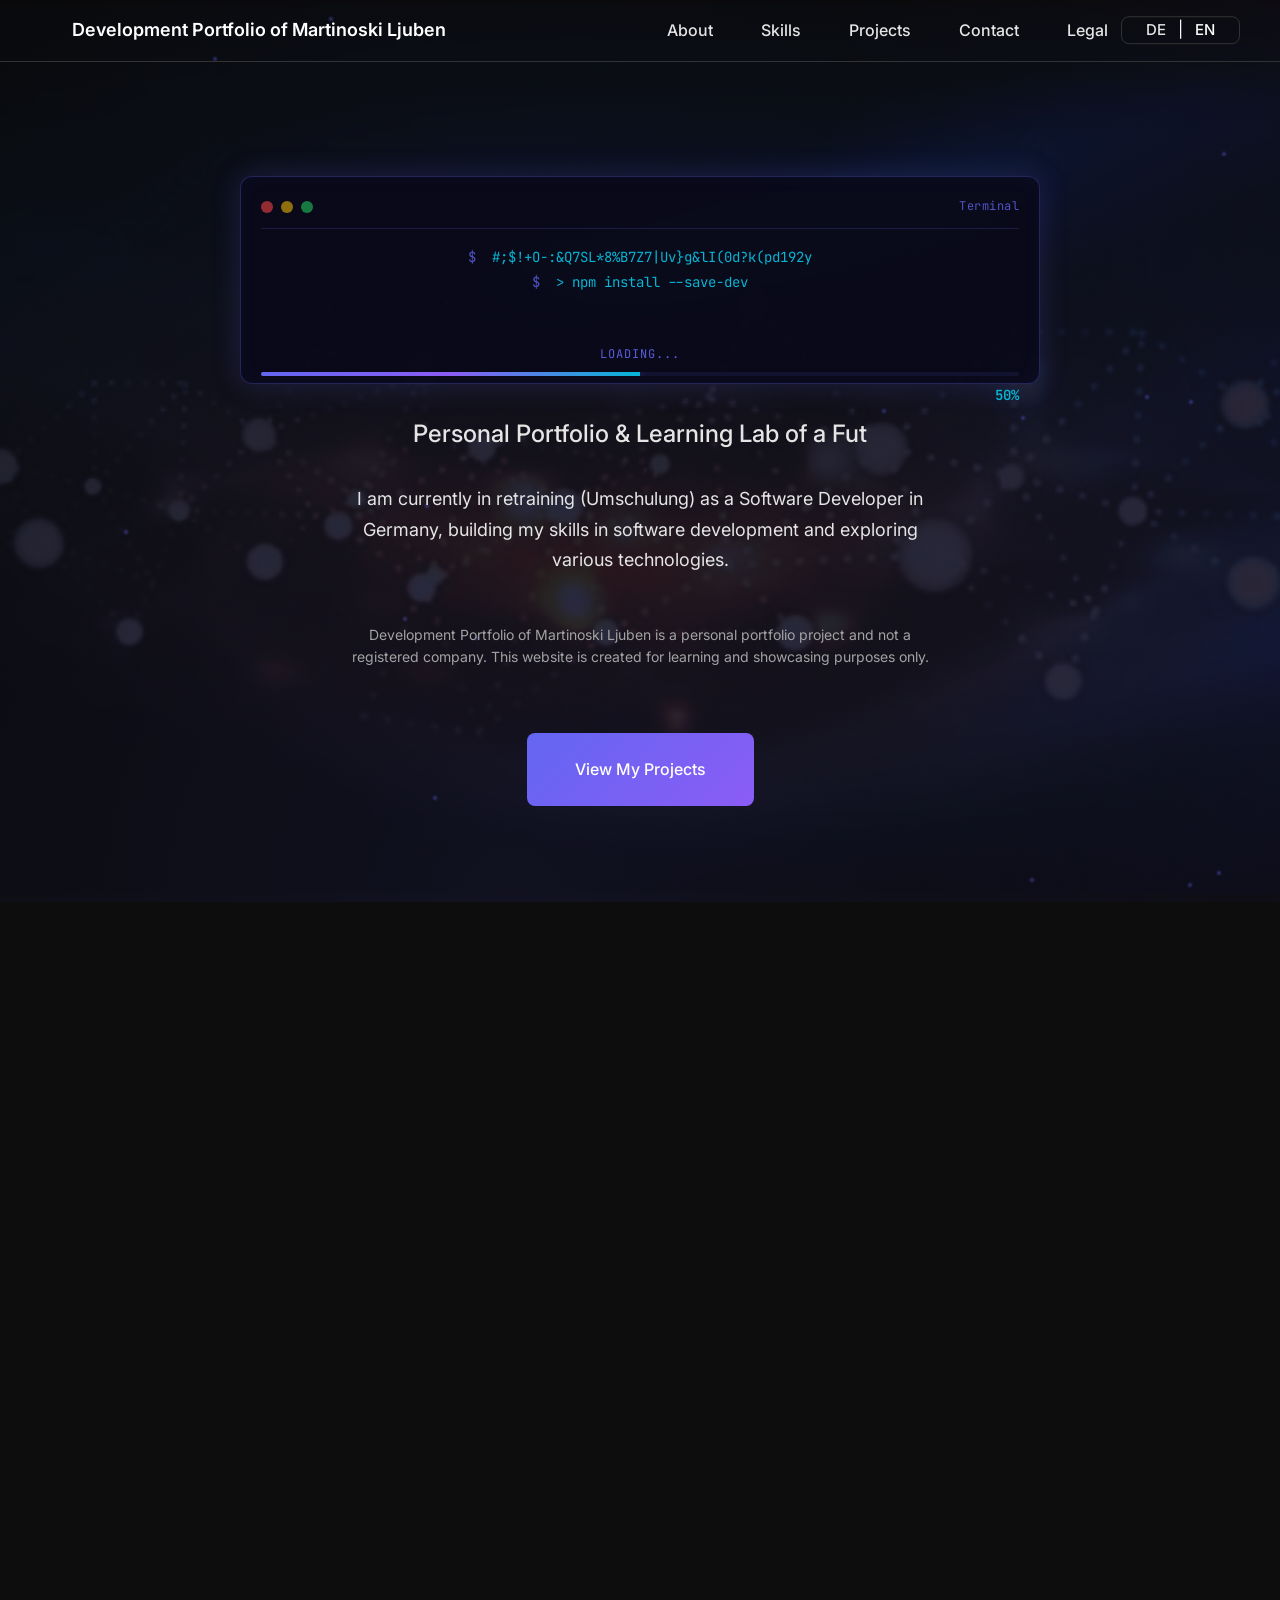
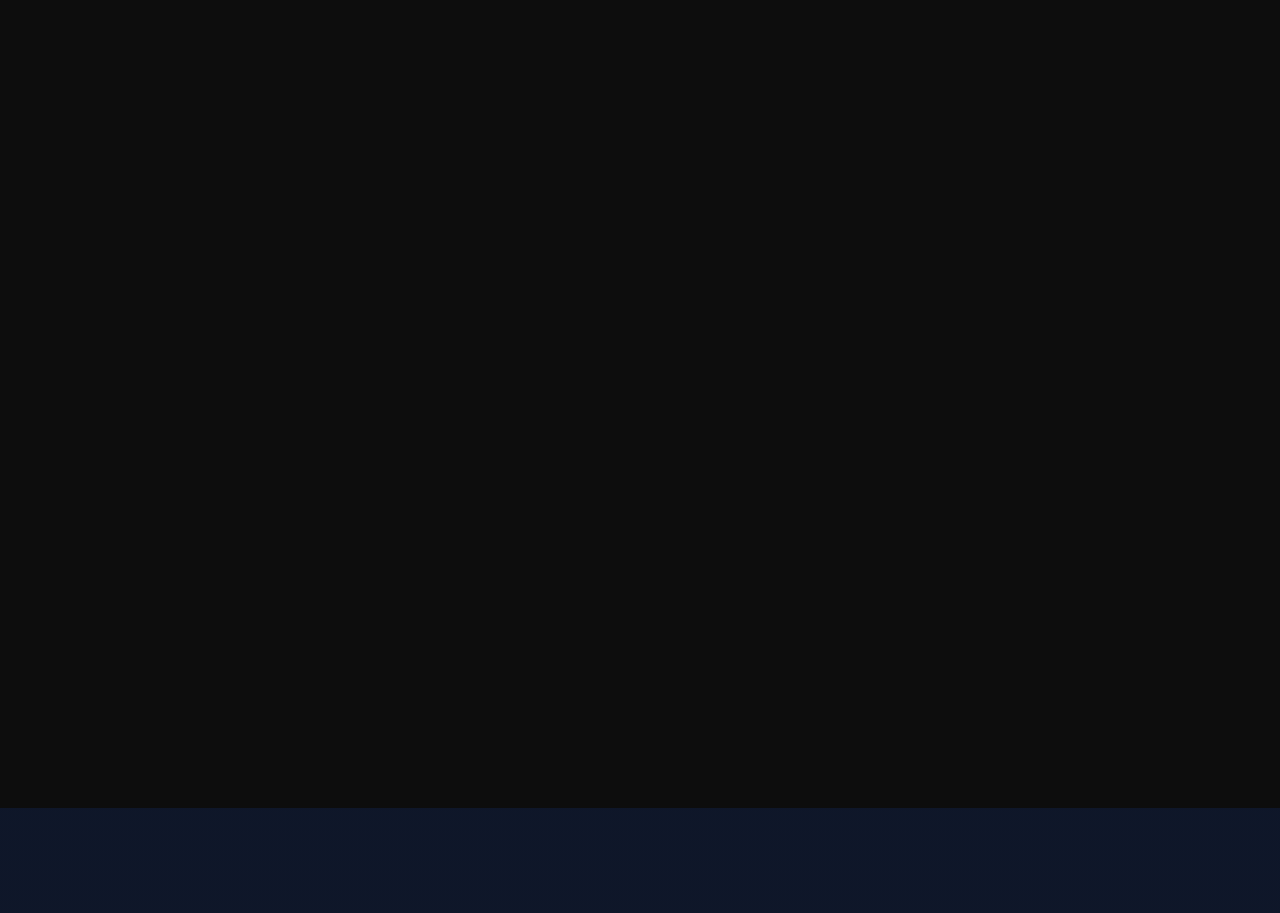
==== commit 13e37e90: "New Project Card" ====
--- a/index-en.html
+++ b/index-en.html
@@ -204,6 +204,21 @@
                         <a href="#" class="project-link">Open fullscreen</a>
                     </div>
 
+                    <div class="project-card" data-modal-target="python-password-manager-modal">
+                        <h3 class="project-title">Enterprise-Grade Password Manager</h3>
+                        <p class="project-description">
+                            Developed a secure, local-first password management system implementing industry-standard cryptographic protocols. The application prioritizes security, usability, and complete user privacy.
+                        </p>
+                        <div class="project-tags">
+                            <span class="project-tag">Python 3.14</span>
+                            <span class="project-tag">Cryptography (Fernet)</span>
+                            <span class="project-tag">PyInstaller</span>
+                            <span class="project-tag">Colorama</span>
+                            <span class="project-tag">Tabulate</span>
+                        </div>
+                        <a href="#" class="project-link">Open fullscreen</a>
+                    </div>
+
                     <!-- COPY THIS BLOCK to add more projects -->
                     <!--
                     <div class="project-card" data-modal-target="[modal-id]">
@@ -455,6 +470,62 @@
                         Documentation and examples of Git workflows, branching strategies, and collaboration
                         practices learned during software development training. Coming soon!
                     </p>
+                </div>
+            </div>
+        </div>
+    </div>
+
+    <!-- Enterprise-Grade Password Manager Modal -->
+    <div id="python-password-manager-modal" class="project-modal">
+        <div class="modal-overlay" onclick="closeProjectModal('python-password-manager-modal')" ontouchstart="" style="touch-action: manipulation;"></div>
+        <div class="modal-content">
+            <button class="modal-close" onclick="closeProjectModal('python-password-manager-modal')">&times;</button>
+            <div class="modal-body">
+                <div class="modal-info">
+                    <h2 class="modal-title">Enterprise-Grade Password Manager</h2>
+                    <p class="modal-subtitle">
+                        A secure, local-first password management system implementing industry-standard cryptographic protocols. Prioritizes security, usability, and complete user privacy.
+                    </p>
+                    <div class="modal-section">
+                        <h4 class="modal-section-title">Technical Implementation</h4>
+                        <ul class="modal-list">
+                            <li>Encryption: AES-256-CBC via Fernet (authenticated encryption)</li>
+                            <li>Key derivation: PBKDF2-HMAC-SHA256 with 480,000 iterations</li>
+                            <li>Security: Unique salt per installation, cryptographically secure random generation (secrets module)</li>
+                            <li>Architecture: Modular design with separation of concerns (encryption, storage, UI)</li>
+                            <li>Deployment: Standalone executable via PyInstaller for cross-machine portability</li>
+                        </ul>
+                    </div>
+                    <div class="modal-section">
+                        <h4 class="modal-section-title">Features</h4>
+                        <ul class="modal-list">
+                            <li>Password generation, strength analysis algorithm, category management</li>
+                            <li>Encrypted backup/restore, comprehensive error handling, professional terminal UI</li>
+                        </ul>
+                    </div>
+                    <div class="modal-pills">
+                        <span class="project-tag">Python 3.14</span>
+                        <span class="project-tag">Cryptography (Fernet)</span>
+                        <span class="project-tag">PyInstaller</span>
+                        <span class="project-tag">Colorama</span>
+                        <span class="project-tag">Tabulate</span>
+                    </div>
+                </div>
+                <div class="modal-media">
+                    <div class="project-gallery" id="password-manager-gallery">
+                        <img src="assets/password-manager/code-view.png.png" alt="Password generator code" onclick="openImageLightbox(this.src, this.alt)" onerror="handleImageError(this)" title="generate_password with secrets module - Click to enlarge">
+                        <img src="assets/password-manager/readme.png.png" alt="README Secure Password Manager" onclick="openImageLightbox(this.src, this.alt)" onerror="handleImageError(this)" title="Project description and features - Click to enlarge">
+                        <img src="assets/password-manager/terminal-setup.png.png" alt="Terminal setup master password" onclick="openImageLightbox(this.src, this.alt)" onerror="handleImageError(this)" title="First-time setup and master password - Click to enlarge">
+                    </div>
+                    <div class="image-error-message" id="password-manager-error-msg" style="display: none;">
+                        <p><strong>Note: Images are loading...</strong></p>
+                        <p>Make sure the images are in the <code>assets/password-manager/</code> folder:</p>
+                        <ul style="list-style: none; padding: 0; margin-top: 1rem;">
+                            <li>• code-view.png.png</li>
+                            <li>• readme.png.png</li>
+                            <li>• terminal-setup.png.png</li>
+                        </ul>
+                    </div>
                 </div>
             </div>
         </div>
@@ -517,6 +588,19 @@
                     }
                 }
             }
+
+            // Check Password Manager gallery
+            const passwordManagerGallery = document.getElementById('password-manager-gallery');
+            if (passwordManagerGallery) {
+                const pmImages = passwordManagerGallery.querySelectorAll('img');
+                const pmErrorElements = passwordManagerGallery.querySelectorAll('div[style*="Image not found"]');
+                if (pmImages.length === 0 && pmErrorElements.length > 0) {
+                    const errorMsg = document.getElementById('password-manager-error-msg');
+                    if (errorMsg) {
+                        errorMsg.style.display = 'block';
+                    }
+                }
+            }
         }
 
         function openProjectModal(modalId, evt) {
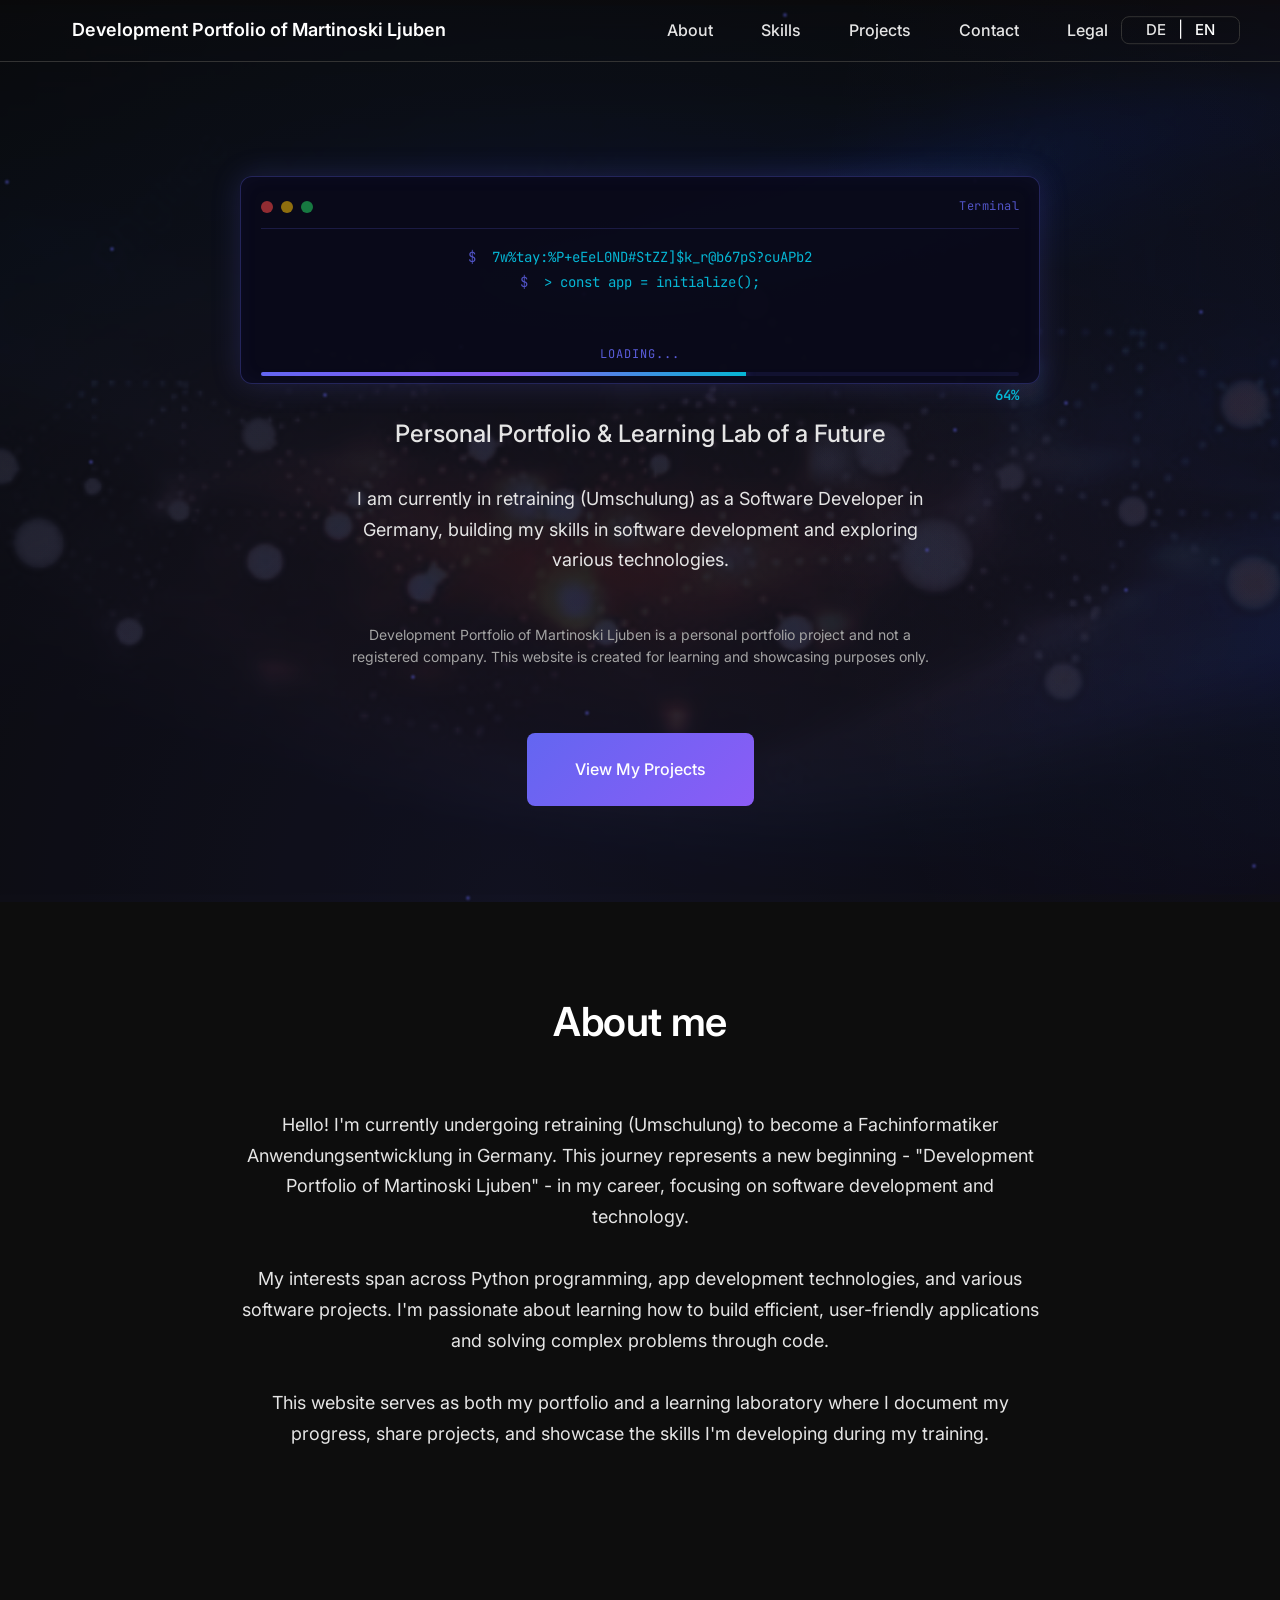
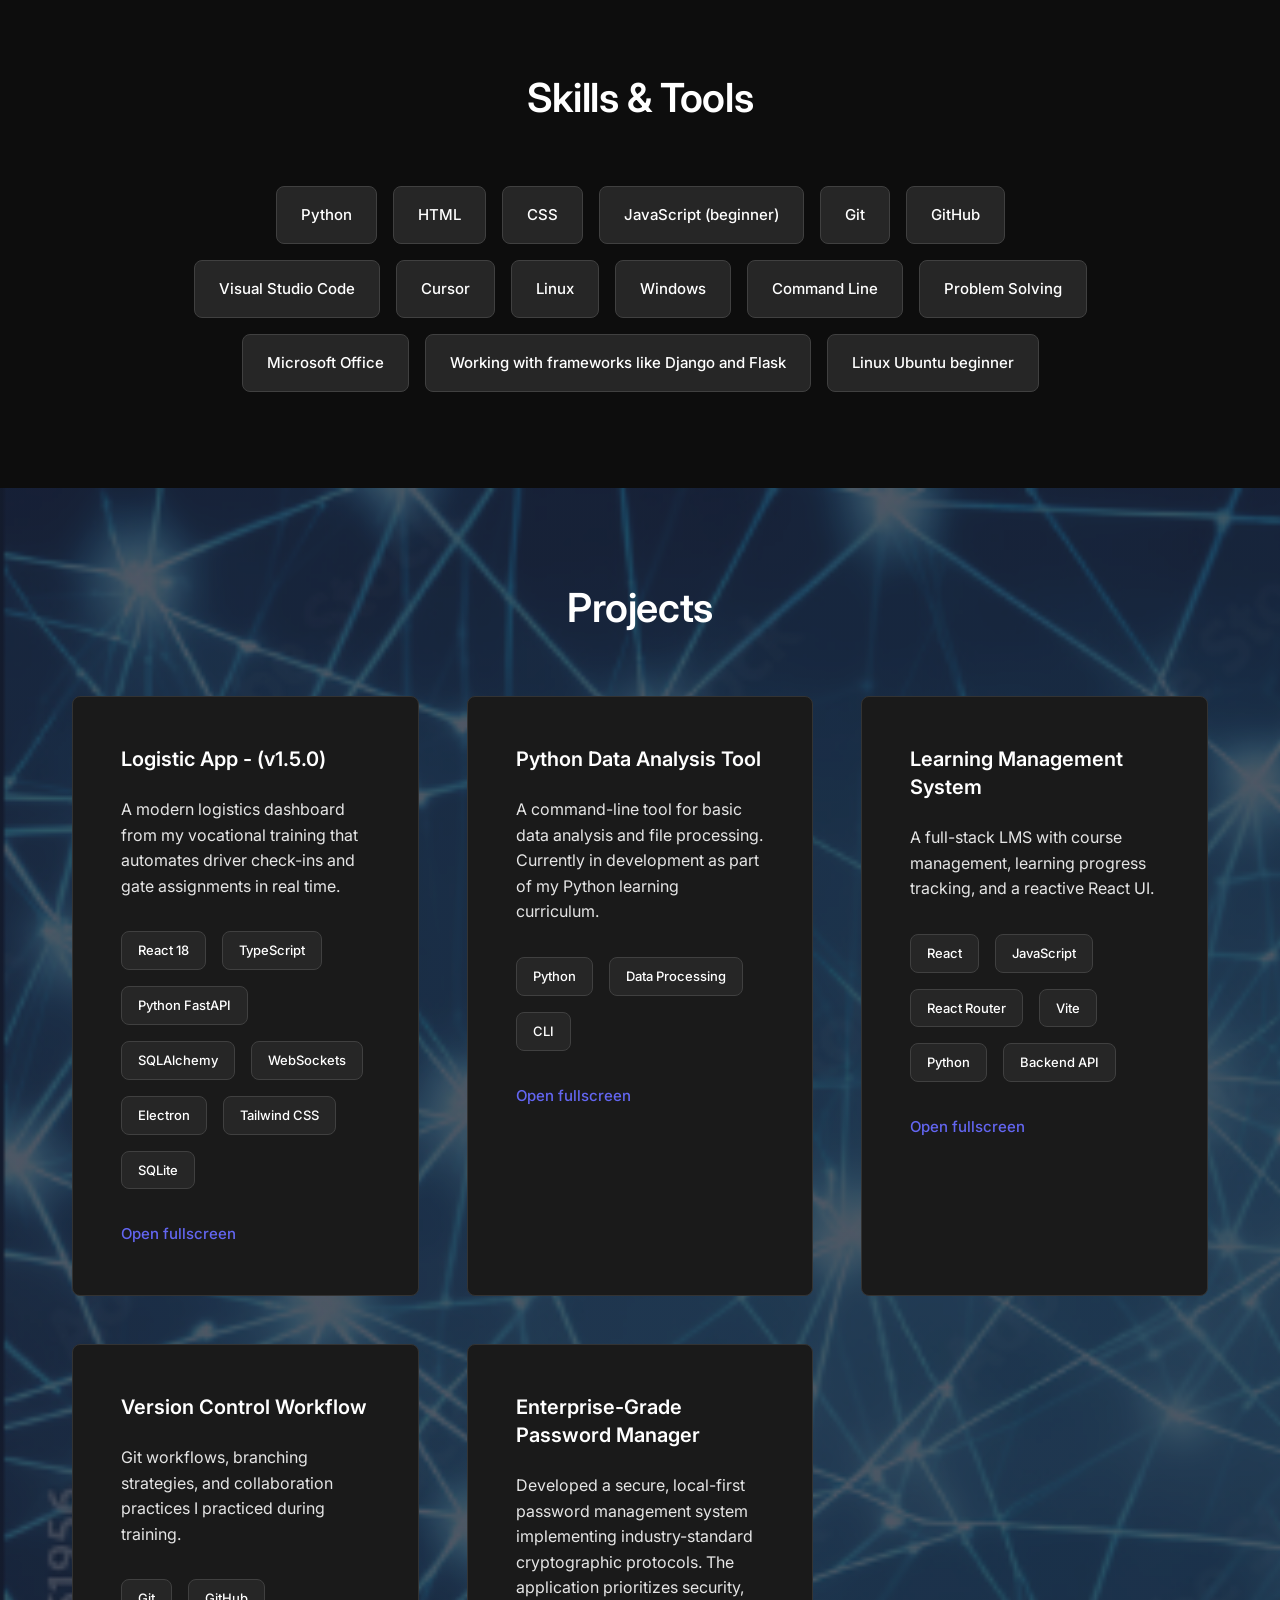
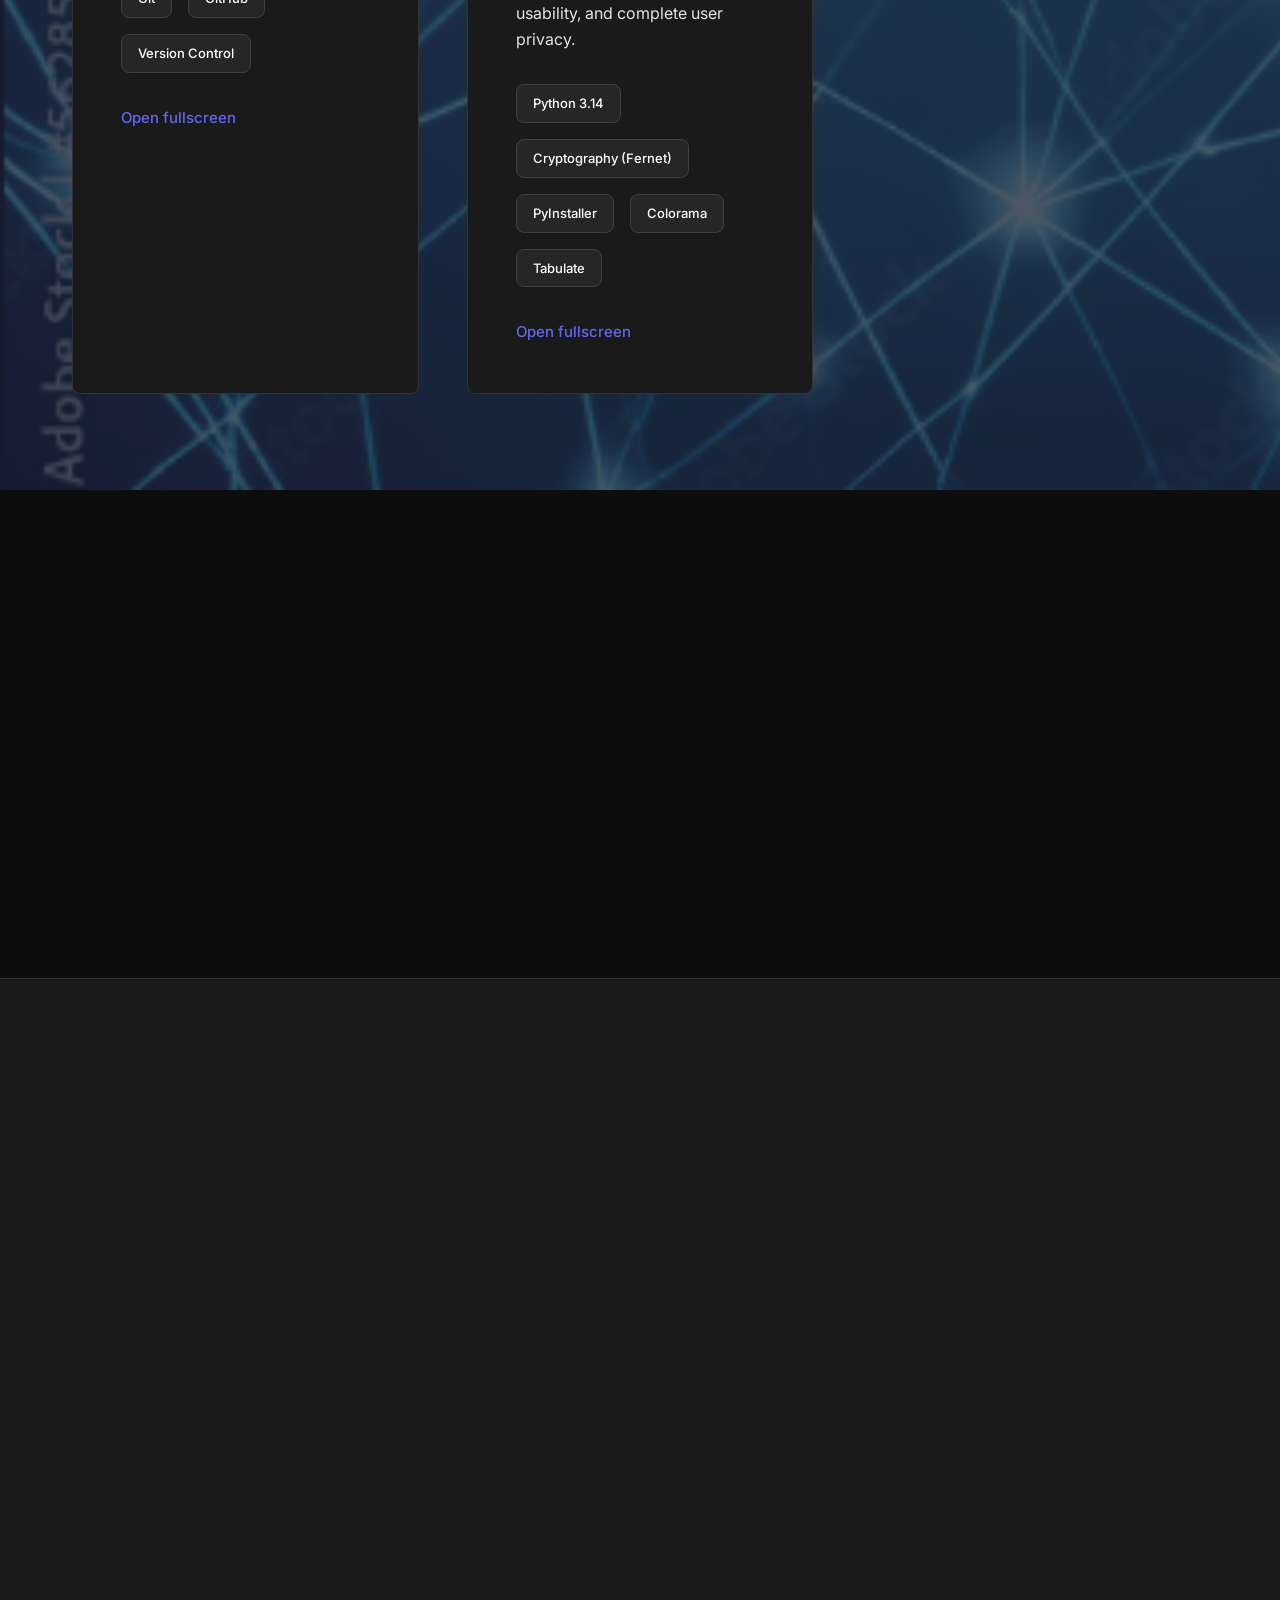
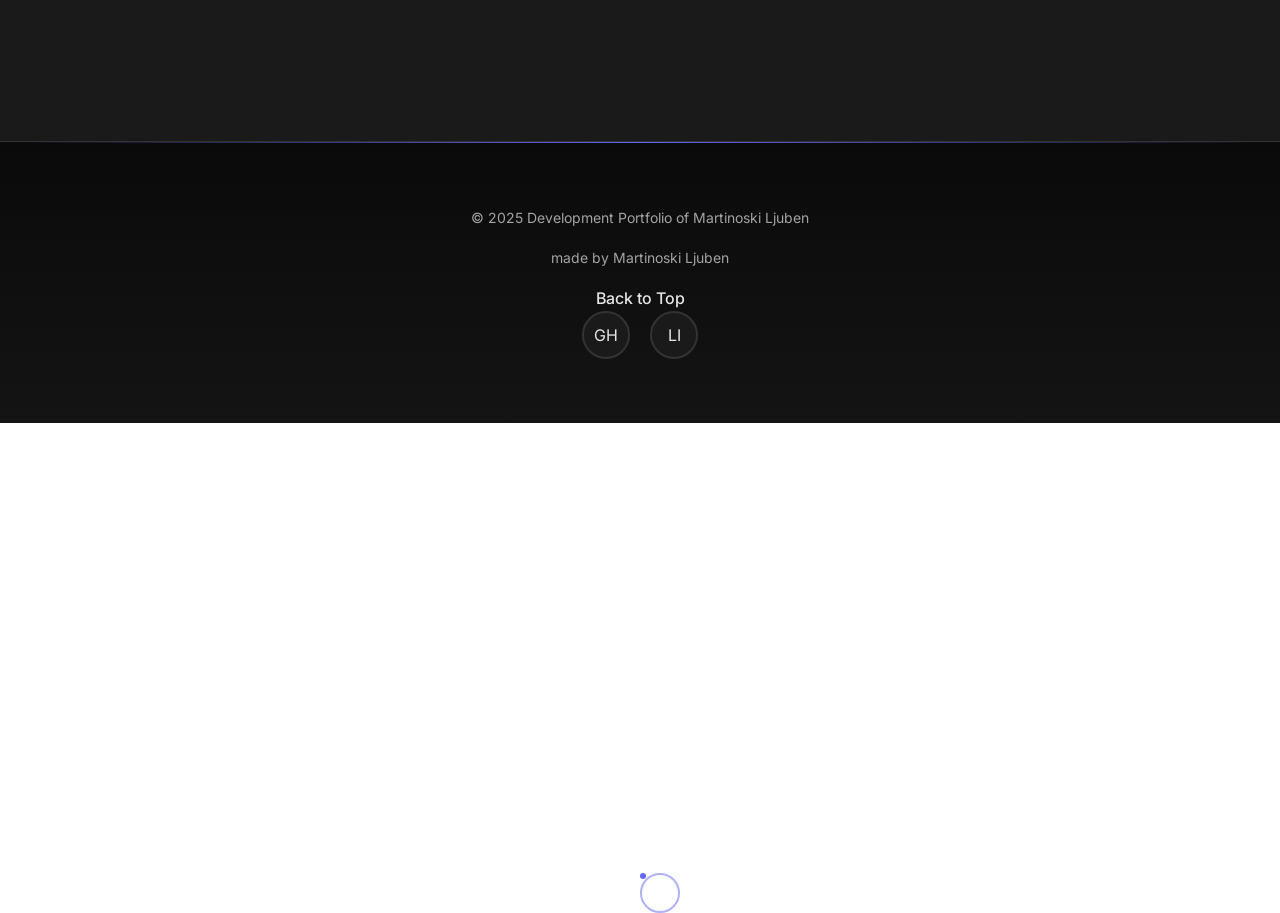
==== commit 398f2a1d: "main" ====
--- a/index-en.html
+++ b/index-en.html
@@ -245,7 +245,7 @@
                 <div class="contact-content">
                     <p>If you want to connect, feel free to reach out. I'm always interested in learning from others and sharing knowledge.</p>
                     <div class="contact-links">
-                        <a href="mailto:lRam.software.novum-initium@outlook.de" class="contact-link">Email</a>
+                        <a href="mailto:ljuben.martinoski@outlook.de" class="contact-link">Email</a>
                         <span class="contact-link">LinkedIn (coming soon)</span>
                         <a href="https://github.com/ljuben-martinoski" class="contact-link" target="_blank" rel="noopener noreferrer">GitHub</a>
                     </div>
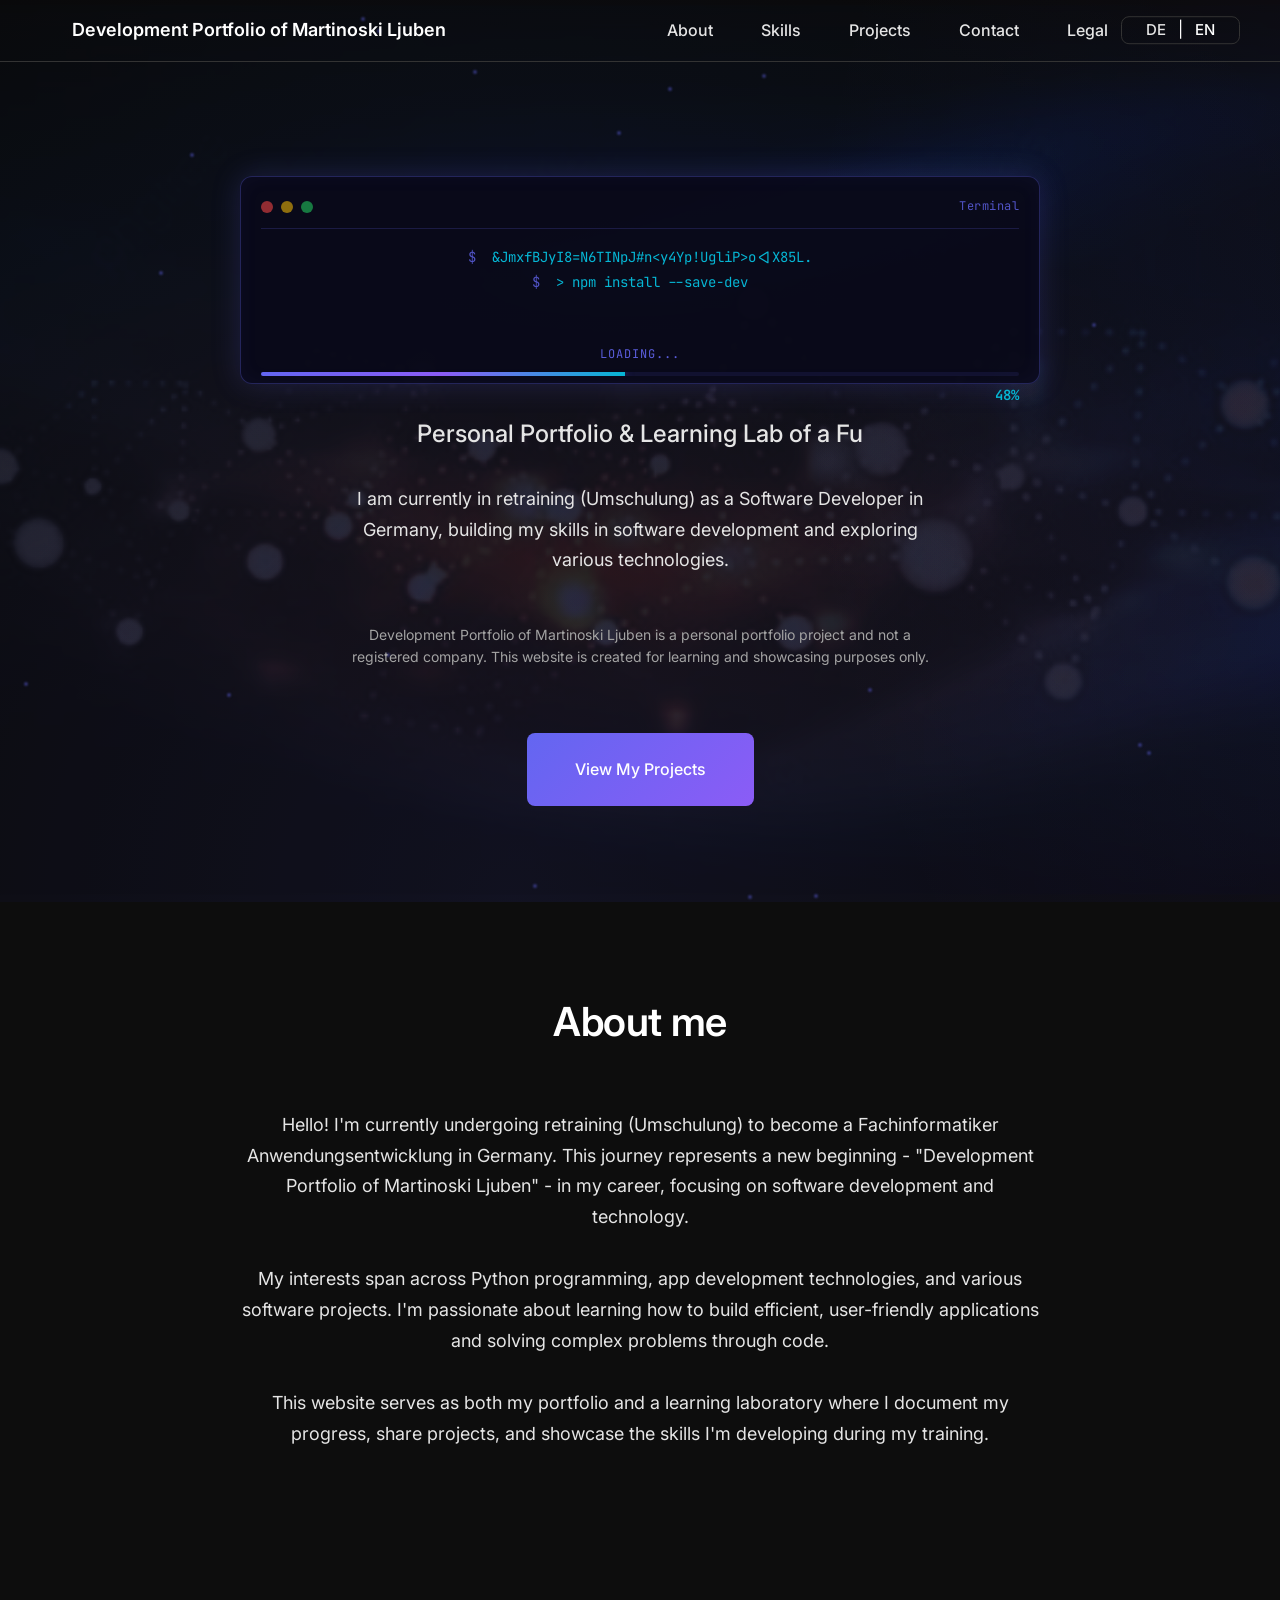
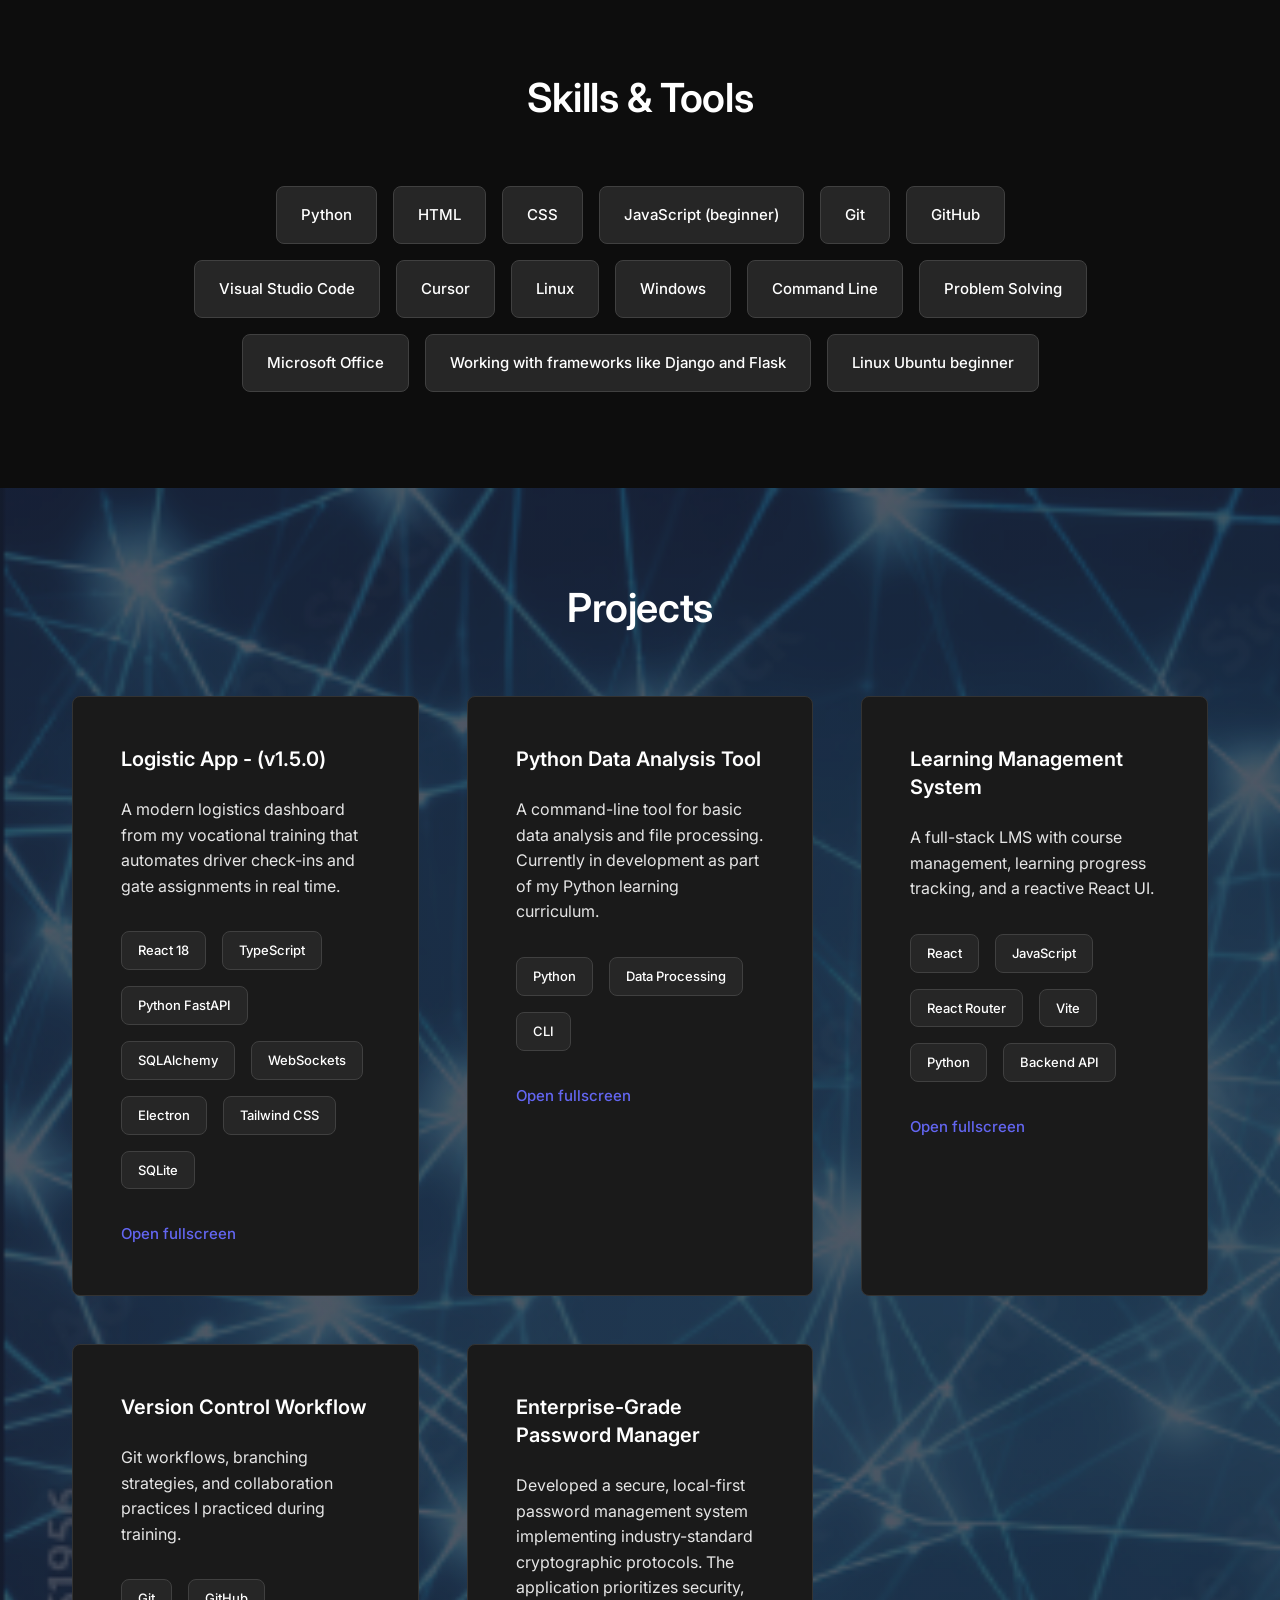
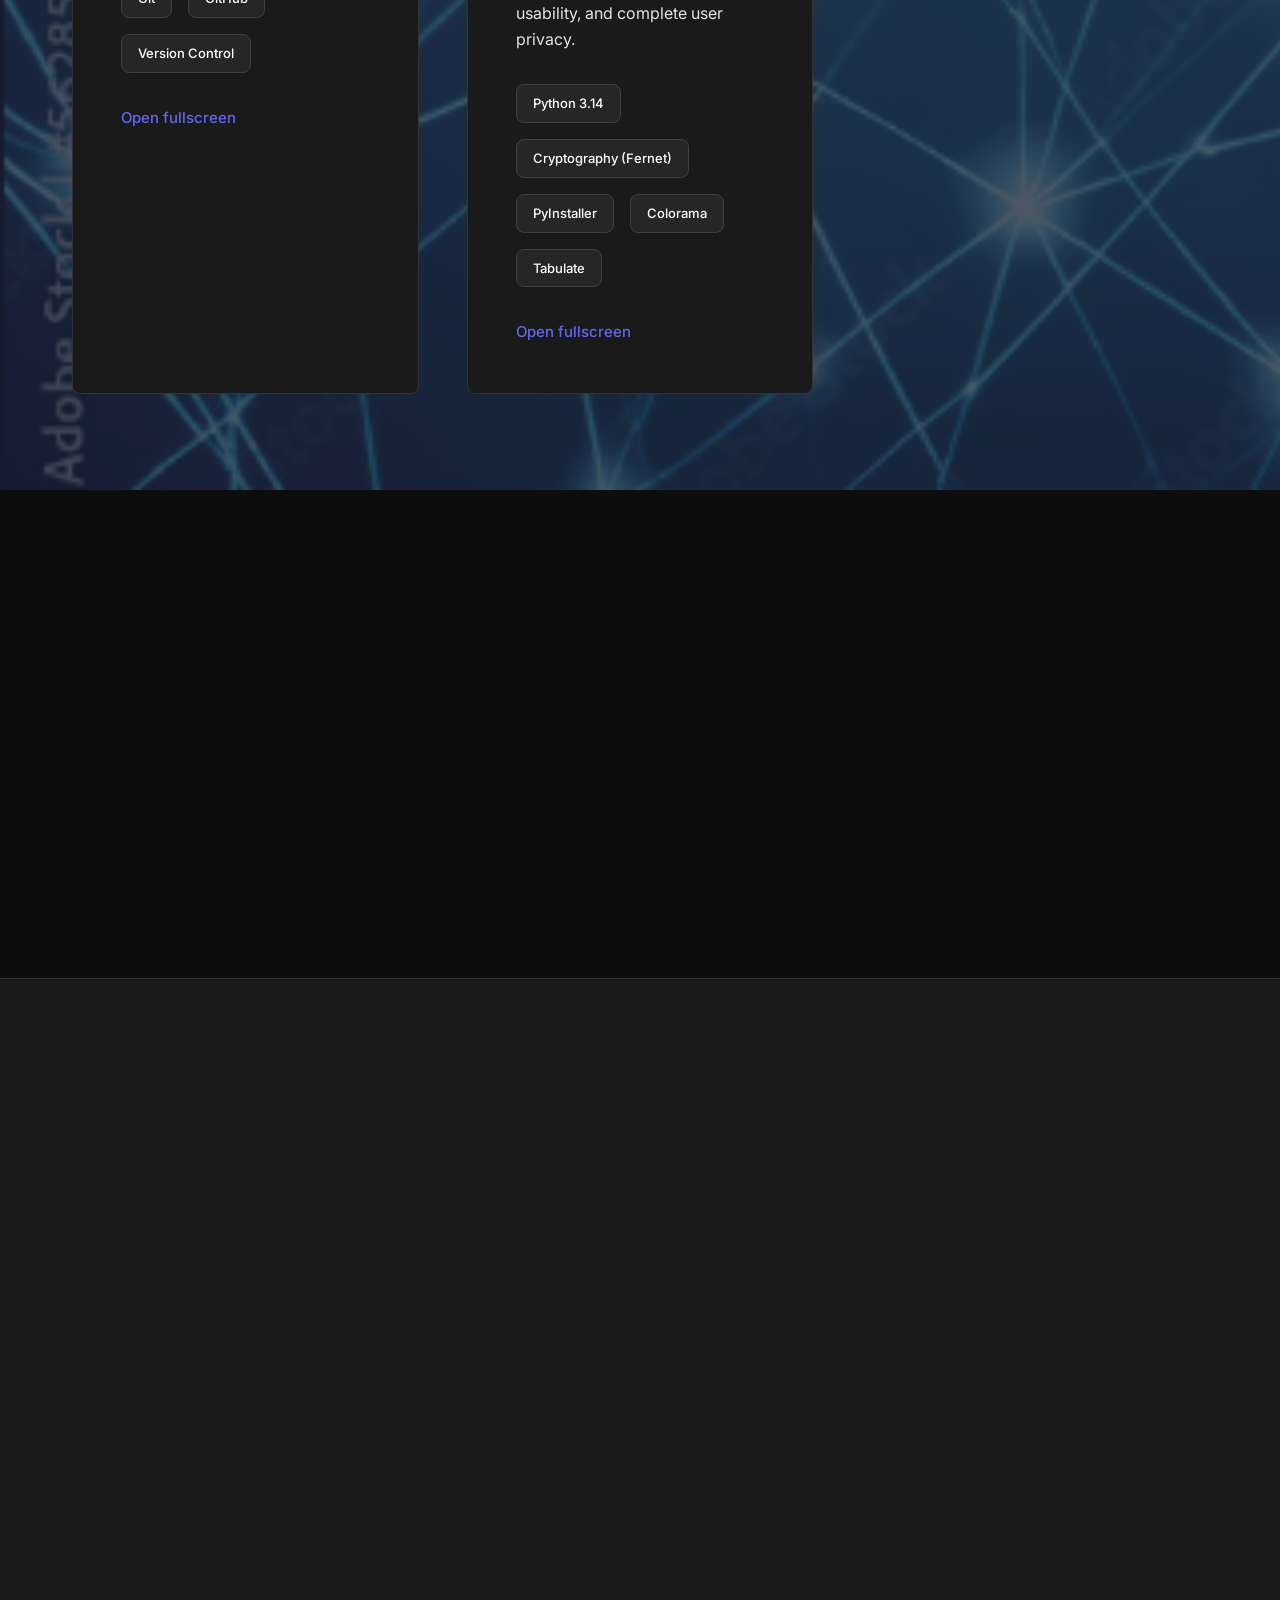
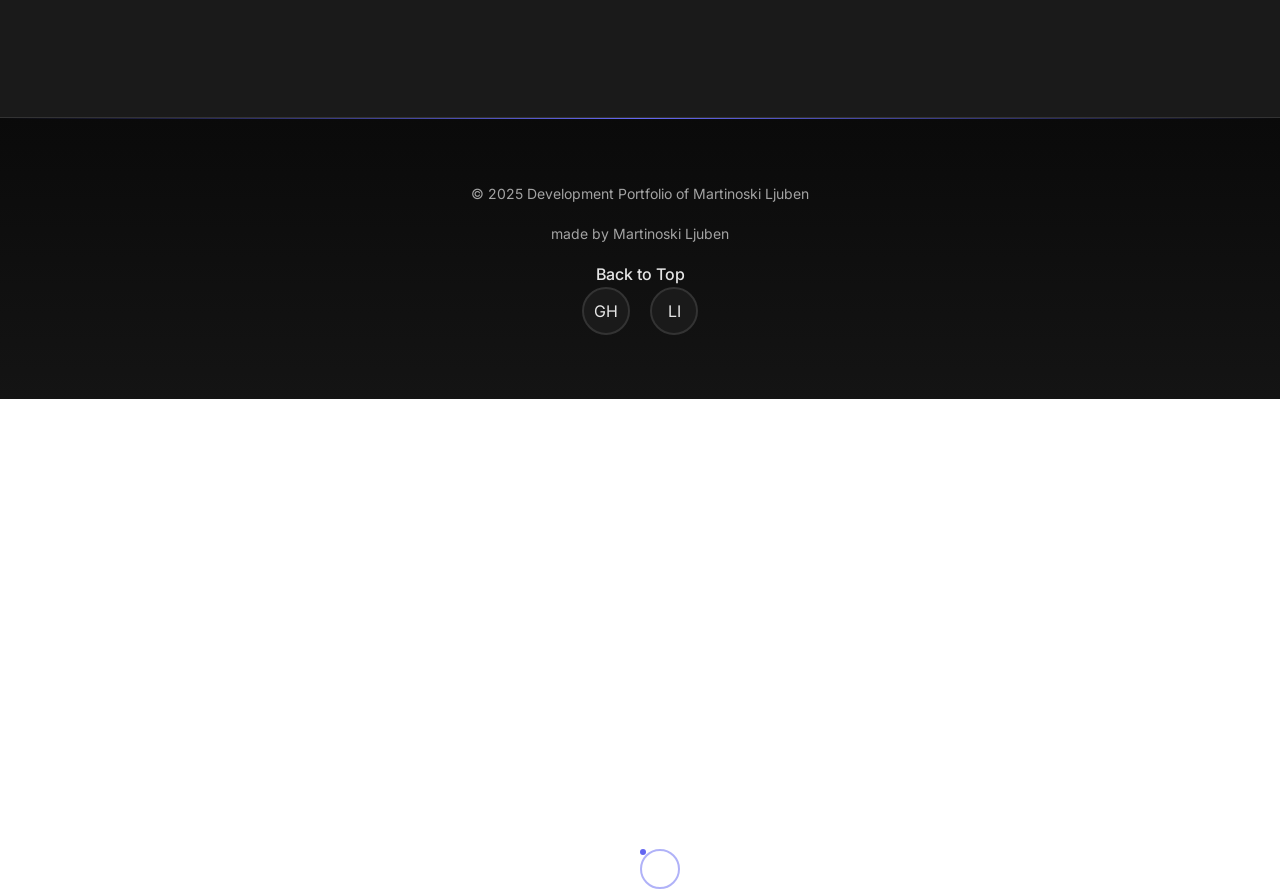
==== commit 628b0c91: "main" ====
--- a/index-en.html
+++ b/index-en.html
@@ -270,7 +270,7 @@
                         </p>
                         <p>
                             <strong>Contact:</strong> For questions or interest in exchange, you can reach me by email:
-                            <a href="mailto:lRam.software.novum-initium@outlook.de">lRam.software.novum-initium@outlook.de</a>
+                            <a href="mailto:ljuben.martinoski@outlook.de">ljuben.martinoski@outlook.de</a>
                         </p>
                         <p>
                             <em>This website is a private,
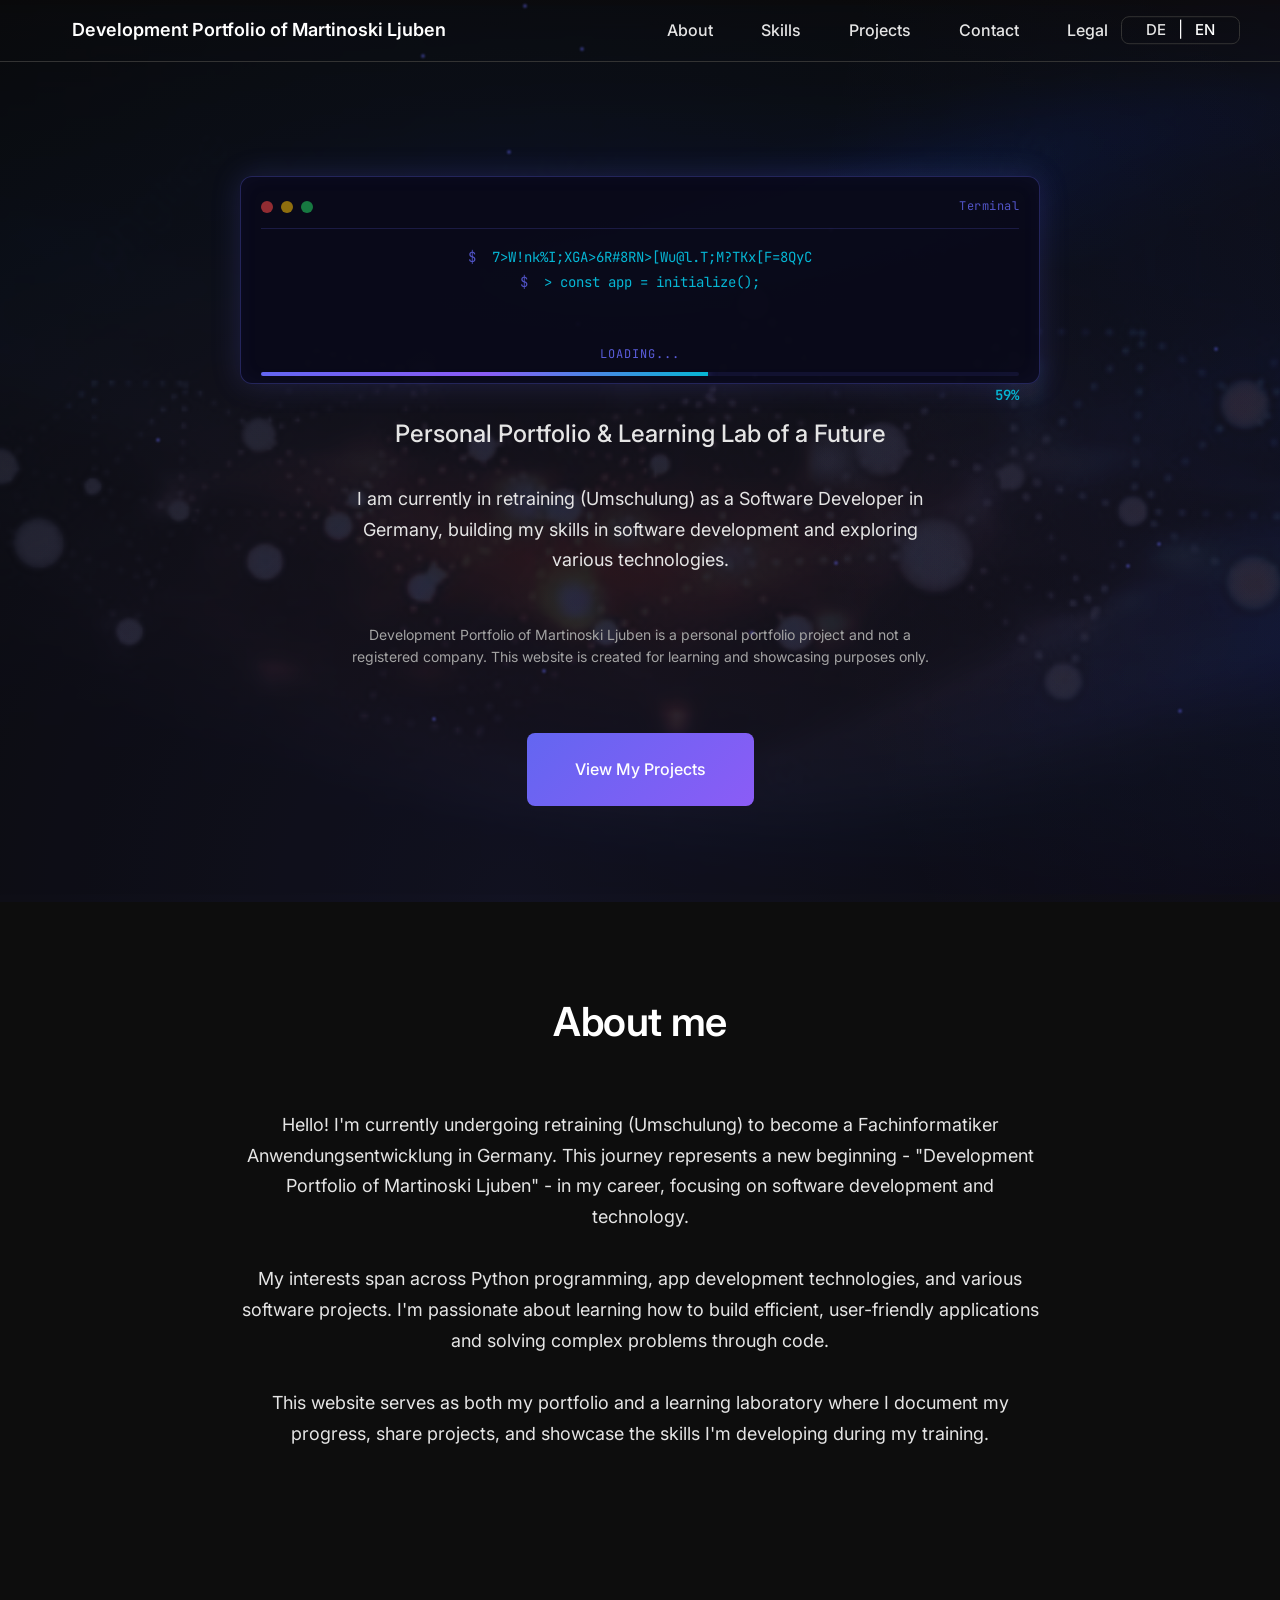
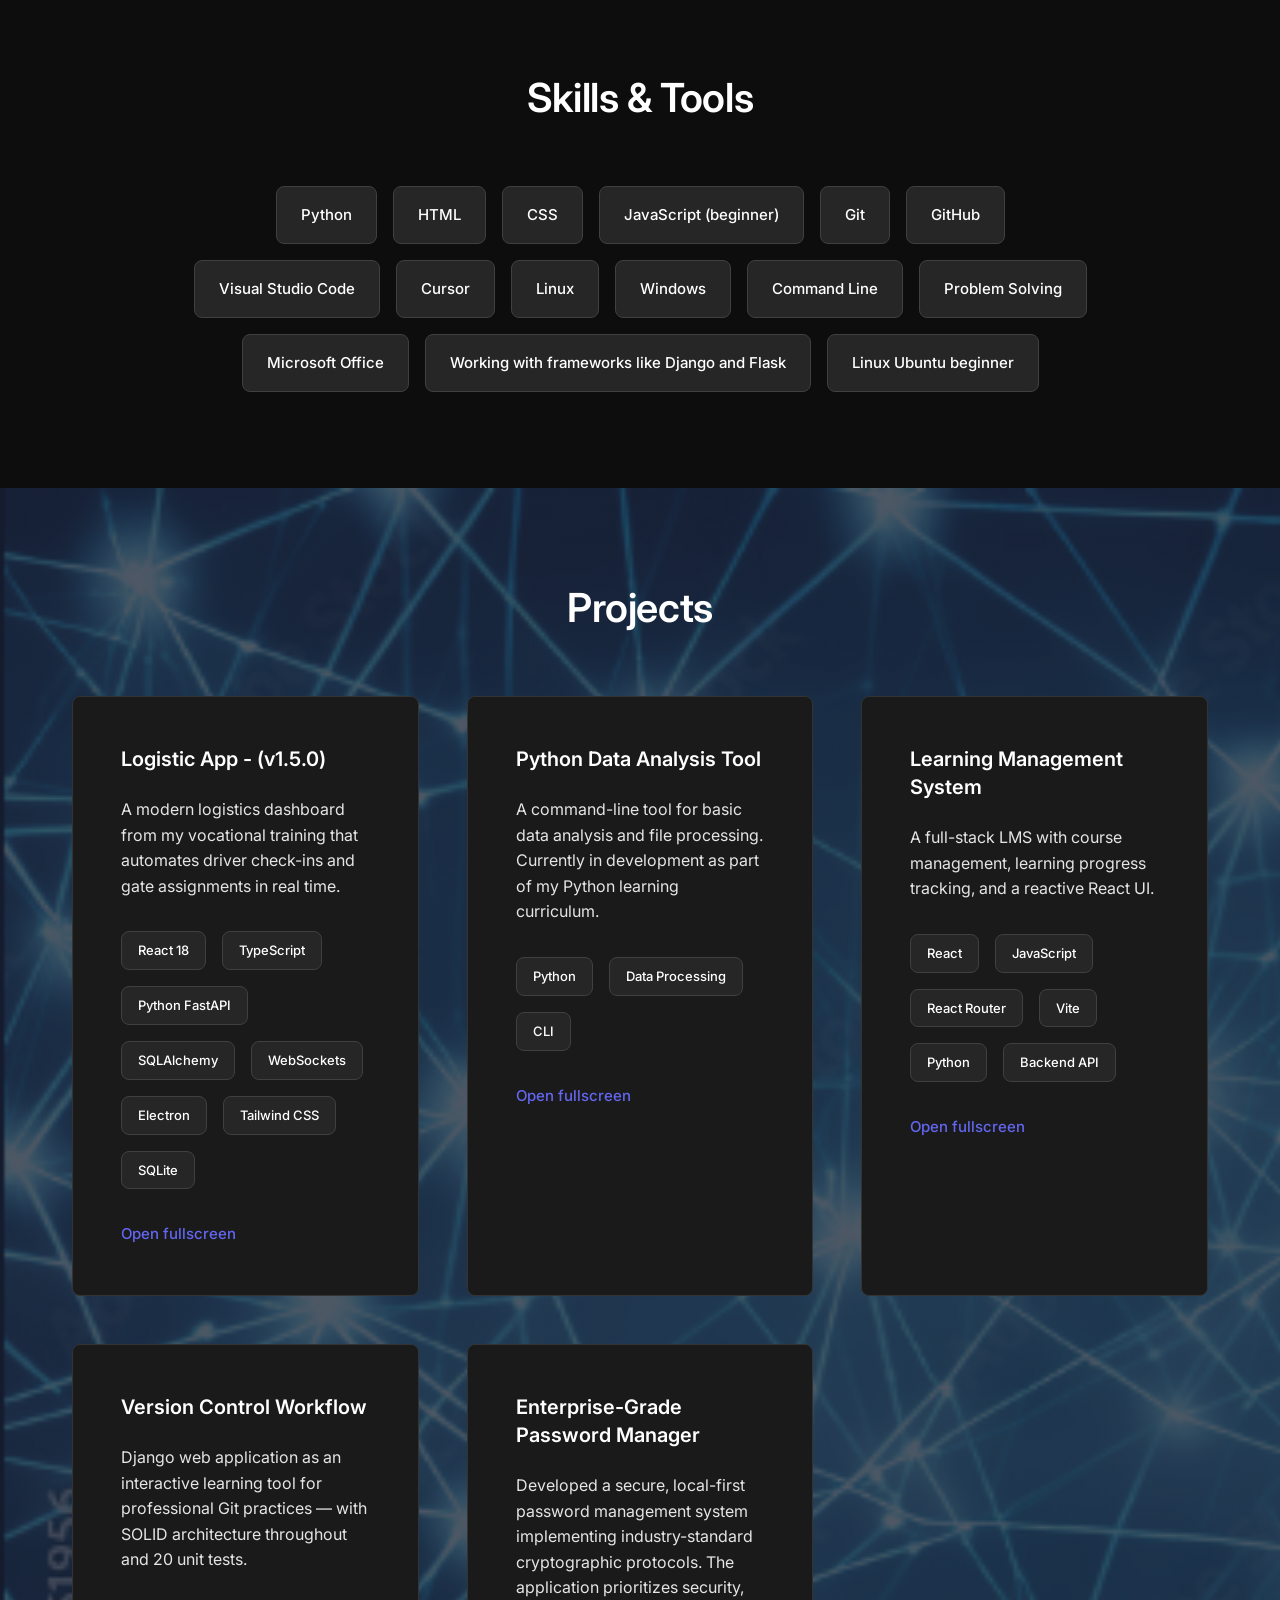
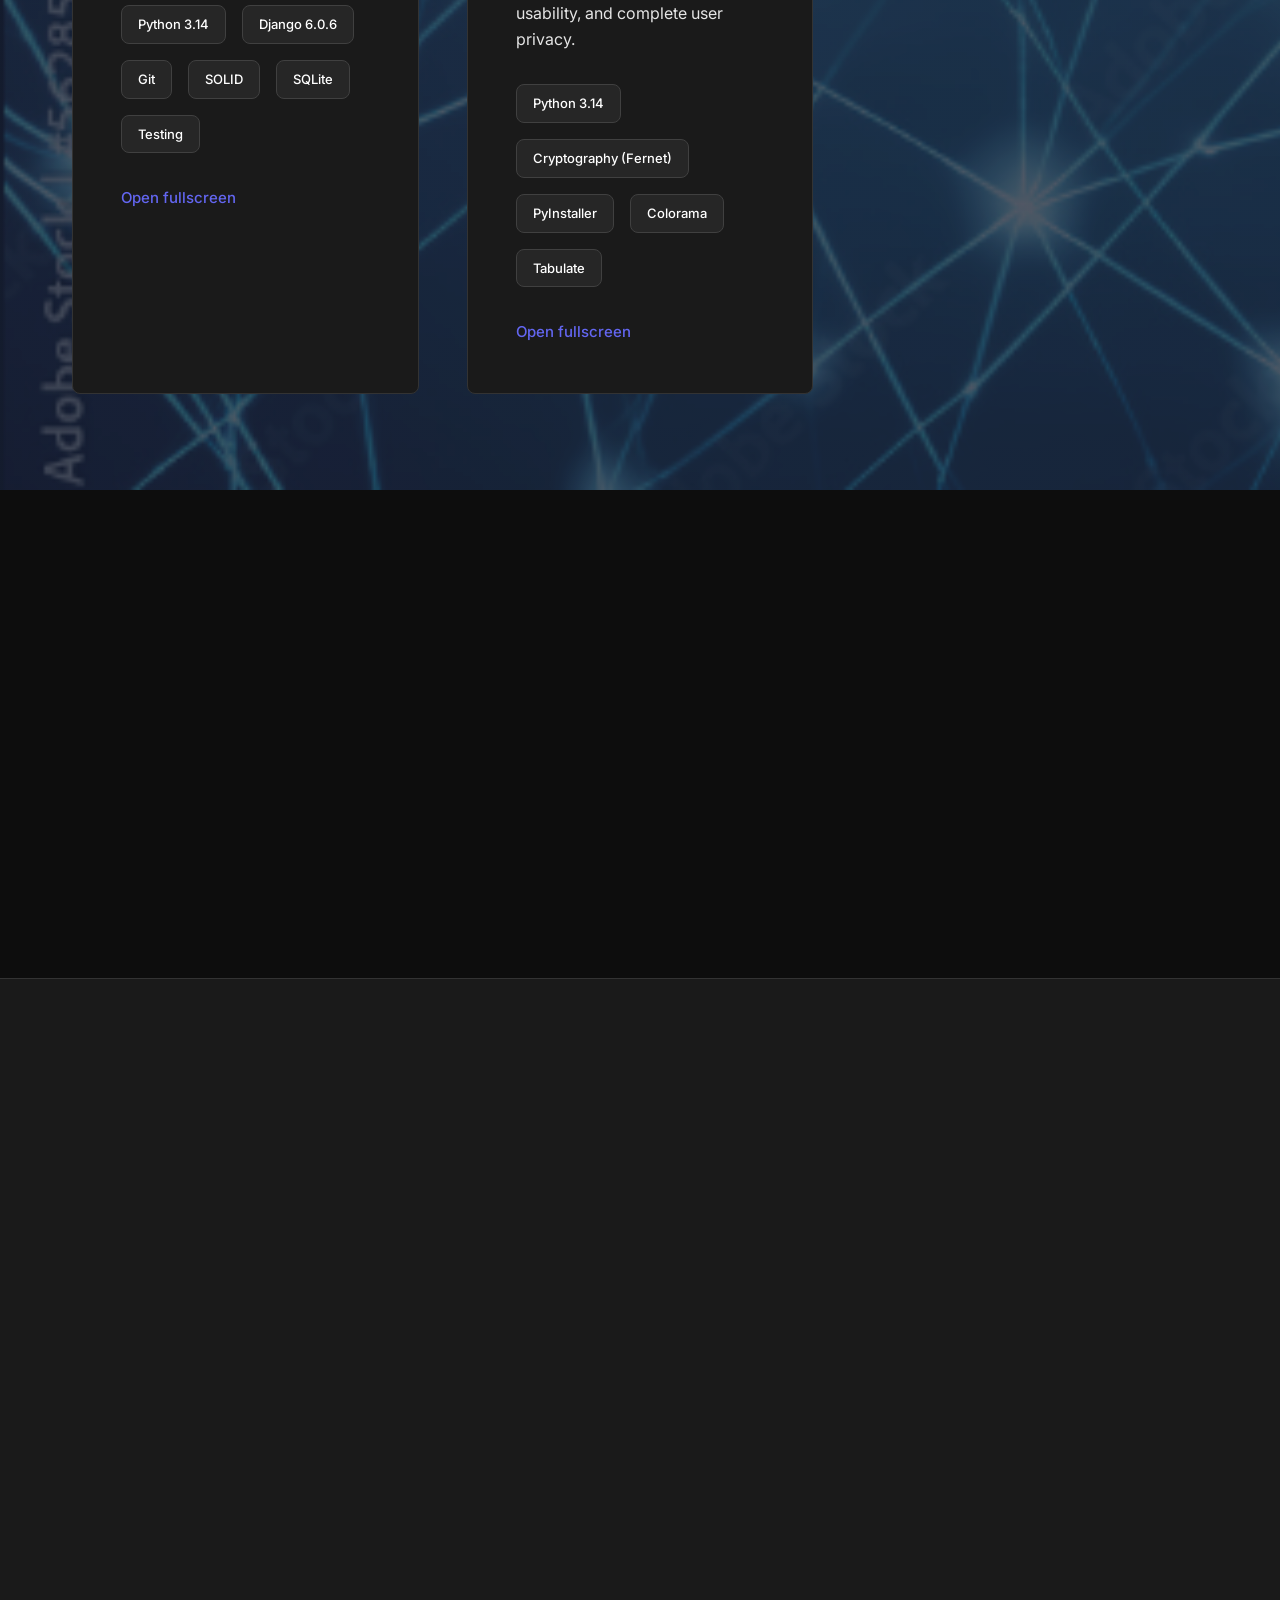
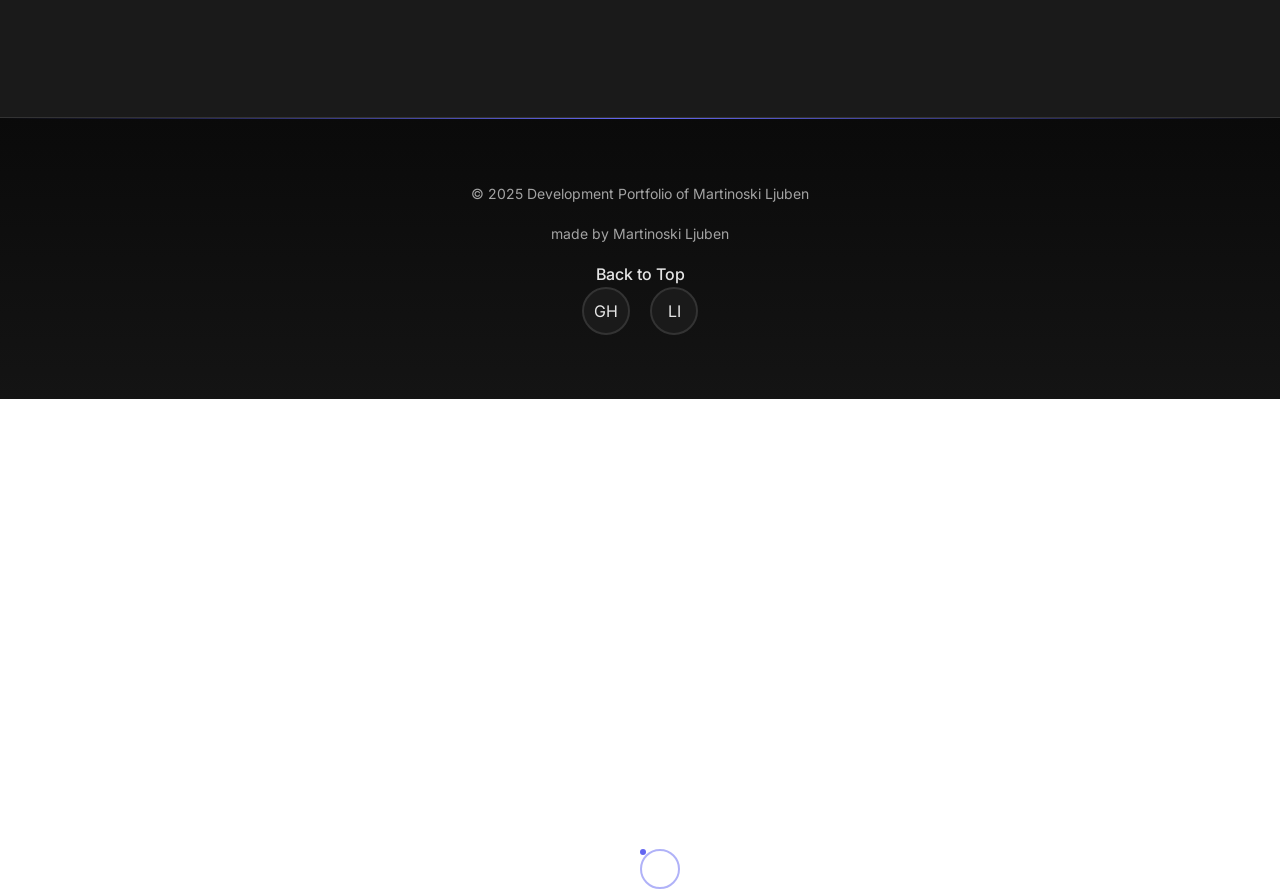
==== commit d79c8ebc: "Versionskontroll-einfügen" ====
--- a/index-en.html
+++ b/index-en.html
@@ -194,12 +194,15 @@
                     <div class="project-card" data-modal-target="version-control-modal">
                         <h3 class="project-title">Version Control Workflow</h3>
                         <p class="project-description">
-                            Git workflows, branching strategies, and collaboration practices I practiced during training.
+                            Django web application as an interactive learning tool for professional Git practices — with SOLID architecture throughout and 20 unit tests.
                         </p>
                         <div class="project-tags">
+                            <span class="project-tag">Python 3.14</span>
+                            <span class="project-tag">Django 6.0.6</span>
                             <span class="project-tag">Git</span>
-                            <span class="project-tag">GitHub</span>
-                            <span class="project-tag">Version Control</span>
+                            <span class="project-tag">SOLID</span>
+                            <span class="project-tag">SQLite</span>
+                            <span class="project-tag">Testing</span>
                         </div>
                         <a href="#" class="project-link">Open fullscreen</a>
                     </div>
@@ -458,18 +461,79 @@
 
     <!-- Version Control Workflow Modal -->
     <div id="version-control-modal" class="project-modal">
-        <div class="modal-overlay" onclick="closeProjectModal('version-control-modal')" ontouchstart=""></div>
+        <div class="modal-overlay" onclick="closeProjectModal('version-control-modal')" ontouchstart="" style="touch-action: manipulation;"></div>
         <div class="modal-content">
             <button class="modal-close" onclick="closeProjectModal('version-control-modal')">&times;</button>
-            <h2 class="modal-title">Version Control Workflow</h2>
-            <div class="coming-soon-content">
-                <div style="text-align: center; padding: 3rem 1rem;">
-                    <div style="font-size: 4rem; margin-bottom: 1rem;">📋</div>
-                    <h3 style="color: var(--text-primary); margin-bottom: 1rem;">Coming Soon!</h3>
-                    <p style="color: var(--text-secondary); font-size: 1.1rem; line-height: 1.6;">
-                        Documentation and examples of Git workflows, branching strategies, and collaboration
-                        practices learned during software development training. Coming soon!
+            <div class="modal-body">
+                <div class="modal-info">
+                    <h2 class="modal-title">Version Control Workflow</h2>
+                    <p class="modal-subtitle">
+                        A Django web application as an interactive learning tool for professional Git practices. The code deliberately demonstrates all five SOLID principles in a real project structure.
                     </p>
+                    <div class="modal-section">
+                        <h4 class="modal-section-title">Main Features</h4>
+                        <ul class="modal-list">
+                            <li>Overview of GitFlow, Trunk-Based Development, and Feature Branch Workflow with visual comparisons</li>
+                            <li>Commit conventions following the Conventional Commits standard — 10 commit types with good/bad examples</li>
+                            <li>Collaboration guide: pull requests, code reviews, merge conflict resolution</li>
+                            <li>Resources page with curated learning links and SOLID principles reference</li>
+                        </ul>
+                    </div>
+                    <div class="modal-section">
+                        <h4 class="modal-section-title">Tech Stack</h4>
+                        <ul class="modal-list">
+                            <li>Backend: Python 3.14 / Django 6.0.6, SQLite</li>
+                            <li>Frontend: Django Templates (server-side rendered)</li>
+                            <li>Architecture: SOLID principles (SRP, OCP, LSP, ISP, DIP) implemented throughout</li>
+                        </ul>
+                    </div>
+                    <div class="modal-section">
+                        <h4 class="modal-section-title">Testing &amp; Debugging</h4>
+                        <ul class="modal-list">
+                            <li>20 unit tests written — result: 17/20 passed</li>
+                            <li>Tests 16, 17, and 18 failed: Python 3.14 changed <code>super().__copy__()</code> behavior with <code>__slots__</code>, crashing Django's internal <code>Context.__copy__()</code> in <code>template/context.py</code></li>
+                            <li>Root cause: Django 5.0 was never designed for Python 3.14</li>
+                            <li>Fix: upgraded Django 5.0 → 6.0.6 (first version with official Python 3.14 support) — then 20/20 tests green</li>
+                        </ul>
+                    </div>
+                    <div class="modal-section">
+                        <h4 class="modal-section-title">Strengths</h4>
+                        <ul class="modal-list">
+                            <li><code>views.py</code> imports only <code>WorkflowProvider</code> — no concrete services (Dependency Inversion)</li>
+                            <li><code>WorkflowFactory</code> extensible without changing existing code (Open/Closed)</li>
+                            <li>Real debugging experience: compatibility issue analyzed and resolved independently</li>
+                        </ul>
+                    </div>
+                    <div class="modal-pills">
+                        <span class="project-tag">Python 3.14</span>
+                        <span class="project-tag">Django 6.0.6</span>
+                        <span class="project-tag">Git</span>
+                        <span class="project-tag">SOLID</span>
+                        <span class="project-tag">SQLite</span>
+                        <span class="project-tag">Testing</span>
+                    </div>
+                </div>
+                <div class="modal-media">
+                    <div class="project-gallery" id="version-control-gallery">
+                        <img src="assets/versionskontroll_workflow/Django-GUI.png" alt="Django GUI overview" onclick="openImageLightbox(this.src, this.alt)" onerror="handleImageError(this)" title="Django web app — Git workflow overview - Click to enlarge">
+                        <img src="assets/versionskontroll_workflow/Django-GUI-runing%20on%20localhost.png" alt="Django on localhost" onclick="openImageLightbox(this.src, this.alt)" onerror="handleImageError(this)" title="Application running on localhost - Click to enlarge">
+                        <img src="assets/versionskontroll_workflow/models.py.png" alt="models.py SOLID architecture" onclick="openImageLightbox(this.src, this.alt)" onerror="handleImageError(this)" title="Model structure with SOLID principles - Click to enlarge">
+                        <img src="assets/versionskontroll_workflow/test.py.png" alt="Unit tests" onclick="openImageLightbox(this.src, this.alt)" onerror="handleImageError(this)" title="Unit test implementation - Click to enlarge">
+                        <img src="assets/versionskontroll_workflow/20%20test%20run-mit%203%20Fehler.png" alt="Test run with 3 failures" onclick="openImageLightbox(this.src, this.alt)" onerror="handleImageError(this)" title="17/20 tests passed — 3 compatibility failures - Click to enlarge">
+                        <img src="assets/versionskontroll_workflow/2020%20Test%20Passed.png" alt="All 20 tests passed" onclick="openImageLightbox(this.src, this.alt)" onerror="handleImageError(this)" title="20/20 tests green after Django upgrade - Click to enlarge">
+                    </div>
+                    <div class="image-error-message" id="version-control-error-msg" style="display: none;">
+                        <p><strong>Note: Images are loading...</strong></p>
+                        <p>Make sure the images are in the <code>assets/versionskontroll_workflow/</code> folder:</p>
+                        <ul style="list-style: none; padding: 0; margin-top: 1rem;">
+                            <li>• Django-GUI.png</li>
+                            <li>• Django-GUI-runing on localhost.png</li>
+                            <li>• models.py.png</li>
+                            <li>• test.py.png</li>
+                            <li>• 20 test run-mit 3 Fehler.png</li>
+                            <li>• 2020 Test Passed.png</li>
+                        </ul>
+                    </div>
                 </div>
             </div>
         </div>
@@ -601,6 +665,19 @@
                     }
                 }
             }
+
+            // Check Version Control gallery
+            const versionControlGallery = document.getElementById('version-control-gallery');
+            if (versionControlGallery) {
+                const vcImages = versionControlGallery.querySelectorAll('img');
+                const vcErrorElements = versionControlGallery.querySelectorAll('div[style*="Image not found"]');
+                if (vcImages.length === 0 && vcErrorElements.length > 0) {
+                    const errorMsg = document.getElementById('version-control-error-msg');
+                    if (errorMsg) {
+                        errorMsg.style.display = 'block';
+                    }
+                }
+            }
         }
 
         function openProjectModal(modalId, evt) {
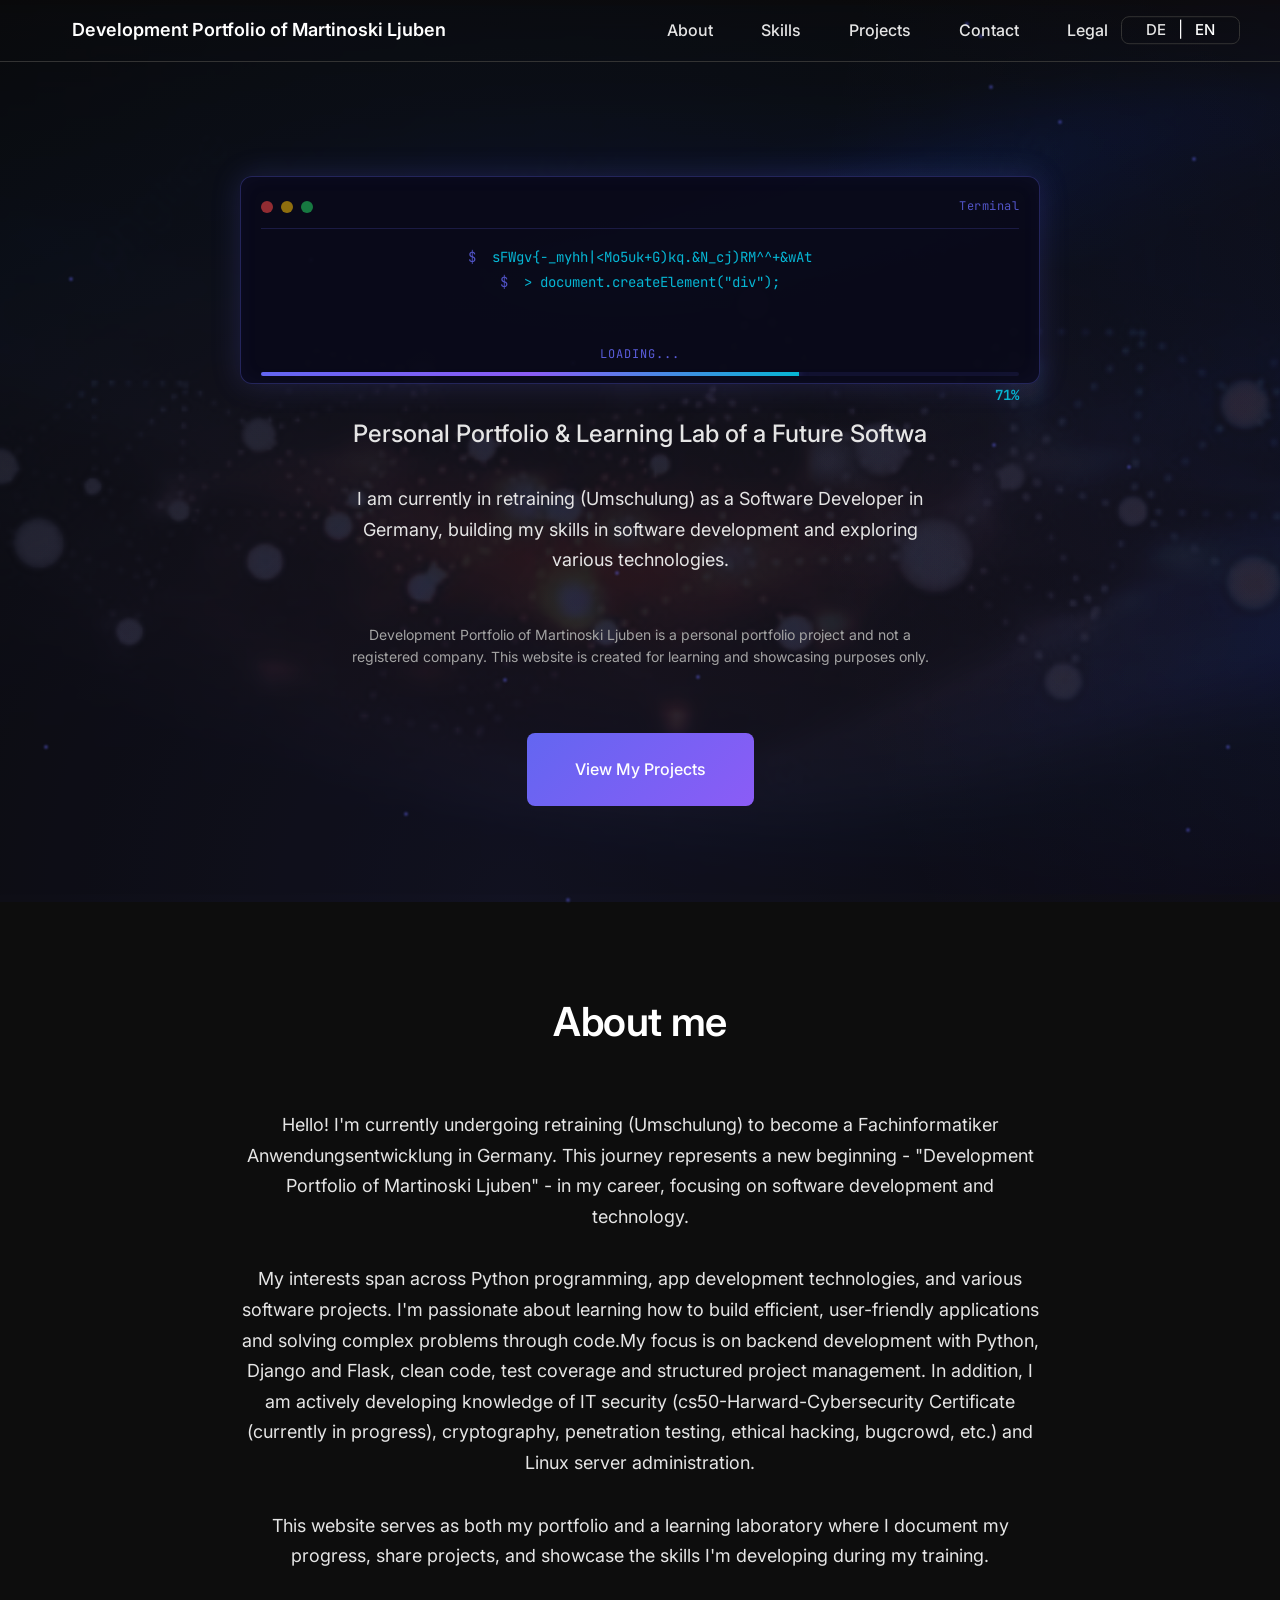
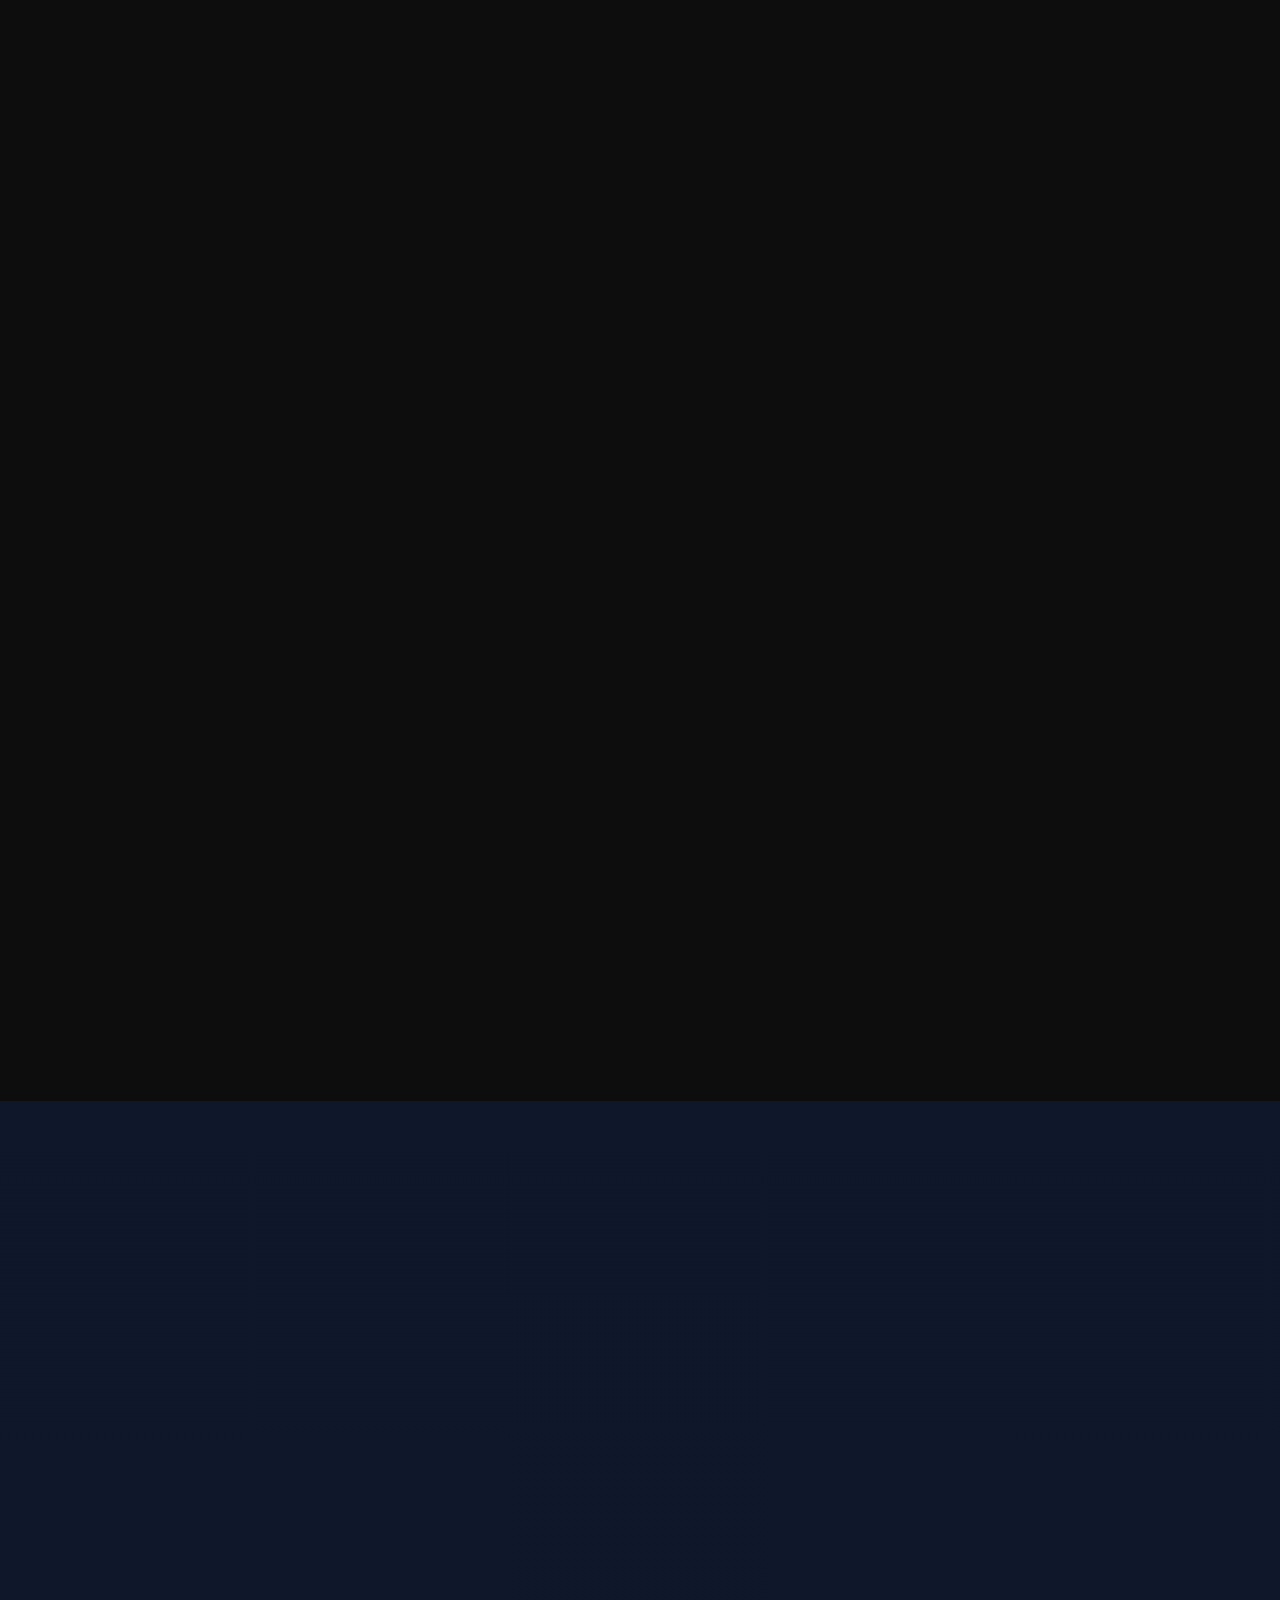
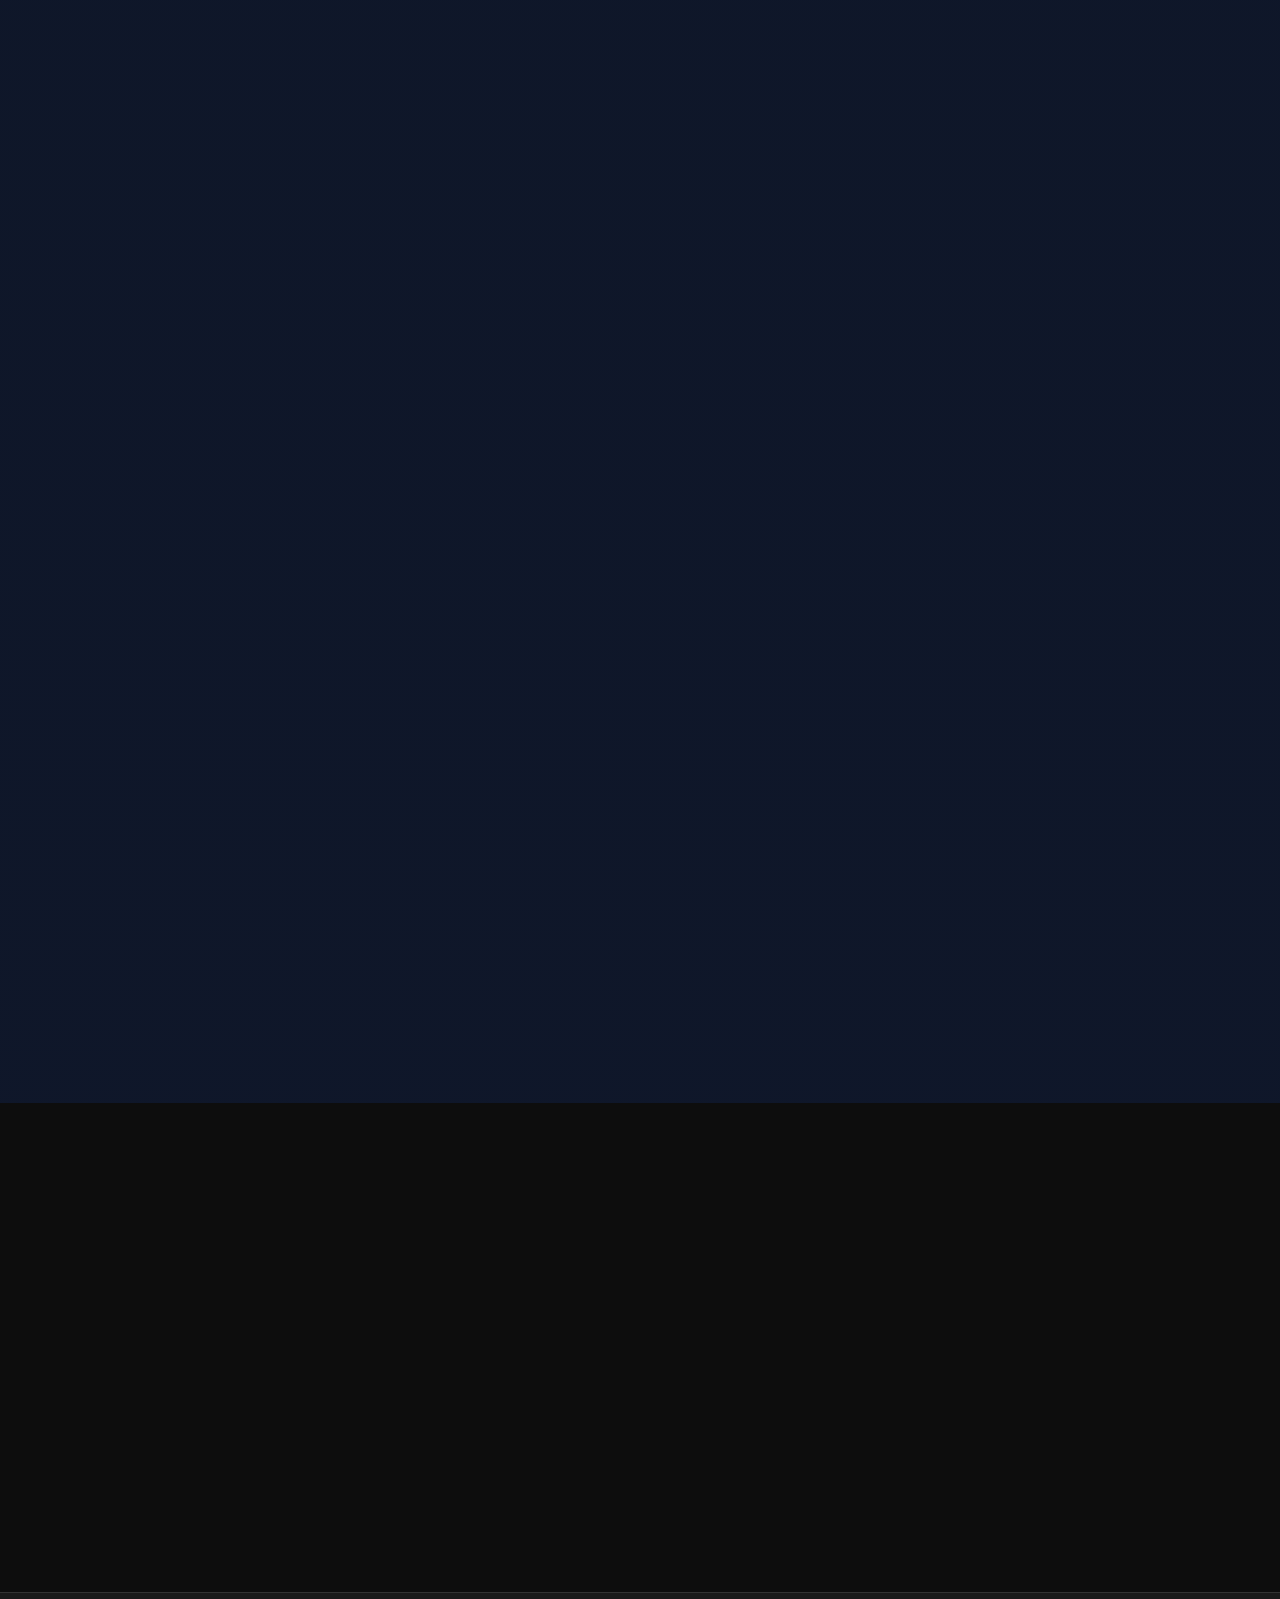
==== commit 21ed7a74: "skills änderungen" ====
--- a/index-en.html
+++ b/index-en.html
@@ -102,7 +102,8 @@
                     <p>
                         My interests span across Python programming, app development technologies, and various
                         software projects. I'm passionate about learning how to build efficient, user-friendly
-                        applications and solving complex problems through code.
+                        applications and solving complex problems through code.My focus is on backend development with Python, Django and Flask, clean code, test coverage and structured project management. 
+                        In addition, I am actively developing knowledge of IT security (cs50-Harward-Cybersecurity Certificate (currently in progress), cryptography, penetration testing, ethical hacking, bugcrowd, etc.) and Linux server administration.
                     </p>
                     <p>
                         This website serves as both my portfolio and a learning laboratory where I document
@@ -117,22 +118,96 @@
         <section id="skills" class="section animate-on-scroll">
             <div class="container">
                 <h2 class="section-title">Skills & Tools</h2>
-                <div class="skills-grid stagger-children">
-                    <span class="skill-tag">Python</span>
-                    <span class="skill-tag">HTML</span>
-                    <span class="skill-tag">CSS</span>
-                    <span class="skill-tag">JavaScript (beginner)</span>
-                    <span class="skill-tag">Git</span>
-                    <span class="skill-tag">GitHub</span>
-                    <span class="skill-tag">Visual Studio Code</span>
-                    <span class="skill-tag">Cursor</span>
-                    <span class="skill-tag">Linux</span>
-                    <span class="skill-tag">Windows</span>
-                    <span class="skill-tag">Command Line</span>
-                    <span class="skill-tag">Problem Solving</span>
-                    <span class="skill-tag">Microsoft Office</span>
-                    <span class="skill-tag">Working with frameworks like Django and Flask</span>
-                    <span class="skill-tag">Linux Ubuntu beginner</span>
+                <div class="skills-categories stagger-children">
+                    <div class="skills-category">
+                        <h3 class="skills-category-title">Programming &amp; Backend</h3>
+                        <div class="skills-grid">
+                            <span class="skill-tag">Python</span>
+                            <span class="skill-tag">Django</span>
+                            <span class="skill-tag">Java</span>
+                            <span class="skill-tag">REST API</span>
+                        </div>
+                    </div>
+                    <div class="skills-category">
+                        <h3 class="skills-category-title">Methods &amp; Work Practices</h3>
+                        <div class="skills-grid">
+                            <span class="skill-tag">OOP</span>
+                            <span class="skill-tag">MVC</span>
+                        </div>
+                    </div>
+                    <div class="skills-category">
+                        <h3 class="skills-category-title">Database</h3>
+                        <div class="skills-grid">
+                            <span class="skill-tag">MySQL</span>
+                            <span class="skill-tag">MariaDB</span>
+                            <span class="skill-tag">SQLite</span>
+                        </div>
+                    </div>
+                    <div class="skills-category">
+                        <h3 class="skills-category-title">Testing &amp; Quality</h3>
+                        <div class="skills-grid">
+                            <span class="skill-tag">Unit Testing (Django TestCase)</span>
+                            <span class="skill-tag">Test Documentation</span>
+                            <span class="skill-tag">22 automated tests</span>
+                        </div>
+                    </div>
+                    <div class="skills-category">
+                        <h3 class="skills-category-title">Version Control &amp; Tools</h3>
+                        <div class="skills-grid">
+                            <span class="skill-tag">Git</span>
+                            <span class="skill-tag">GitLab</span>
+                            <span class="skill-tag">GitHub</span>
+                            <span class="skill-tag">VS Code</span>
+                            <span class="skill-tag">Cursor</span>
+                            <span class="skill-tag">Docker</span>
+                        </div>
+                    </div>
+                    <div class="skills-category">
+                        <h3 class="skills-category-title">Virtualization</h3>
+                        <div class="skills-grid">
+                            <span class="skill-tag">VMware</span>
+                        </div>
+                    </div>
+                    <div class="skills-category">
+                        <h3 class="skills-category-title">ERP &amp; Business Software</h3>
+                        <div class="skills-grid">
+                            <span class="skill-tag">SAP S/4HANA (certified, with distinction)</span>
+                        </div>
+                    </div>
+                    <div class="skills-category">
+                        <h3 class="skills-category-title">Project Management</h3>
+                        <div class="skills-grid">
+                            <span class="skill-tag">Jira</span>
+                            <span class="skill-tag">Confluence (Atlassian)</span>
+                            <span class="skill-tag">Agile Working</span>
+                            <span class="skill-tag">Scrum</span>
+                        </div>
+                    </div>
+                    <div class="skills-category">
+                        <h3 class="skills-category-title">Operating Systems &amp; Network</h3>
+                        <div class="skills-grid">
+                            <span class="skill-tag">Linux Ubuntu</span>
+                            <span class="skill-tag">Linux Kali</span>
+                            <span class="skill-tag">Windows 10/11</span>
+                        </div>
+                    </div>
+                    <div class="skills-category">
+                        <h3 class="skills-category-title">Networking</h3>
+                        <div class="skills-grid">
+                            <span class="skill-tag">TCP/IP</span>
+                            <span class="skill-tag">Networking Fundamentals</span>
+                        </div>
+                    </div>
+                    <div class="skills-category">
+                        <h3 class="skills-category-title">IT Security</h3>
+                        <div class="skills-grid">
+                            <span class="skill-tag">CS50 Harvard Cybersecurity Certificate (in progress)</span>
+                            <span class="skill-tag">Cryptography</span>
+                            <span class="skill-tag">Penetration Testing</span>
+                            <span class="skill-tag">Ethical Hacking</span>
+                            <span class="skill-tag">Bugcrowd</span>
+                        </div>
+                    </div>
                 </div>
             </div>
         </section>
--- a/styles.css
+++ b/styles.css
@@ -655,13 +655,34 @@
 }
 
 /* Skills section */
+.skills-categories {
+    display: flex;
+    flex-direction: column;
+    gap: var(--space-6);
+    max-width: 1000px;
+    margin: 0 auto;
+}
+
+.skills-category {
+    padding: var(--space-4);
+    background: var(--bg-secondary);
+    border: 1px solid var(--border-default);
+    border-radius: var(--border-radius);
+}
+
+.skills-category-title {
+    font-size: 1rem;
+    font-weight: 600;
+    color: var(--text-primary);
+    margin-bottom: var(--space-3);
+    letter-spacing: 0.02em;
+}
+
 .skills-grid {
     display: flex;
     flex-wrap: wrap;
     gap: var(--space-2);
-    justify-content: center;
-    max-width: 900px;
-    margin: 0 auto;
+    justify-content: flex-start;
 }
 
 .skill-tag {
@@ -1805,6 +1826,19 @@
     }
 
     /* Mobile skills */
+    .skills-categories {
+        gap: var(--space-4);
+    }
+
+    .skills-category {
+        padding: var(--space-3);
+    }
+
+    .skills-category-title {
+        font-size: 0.9rem;
+        text-align: center;
+    }
+
     .skills-grid {
         justify-content: center;
         gap: var(--spacing-sm);
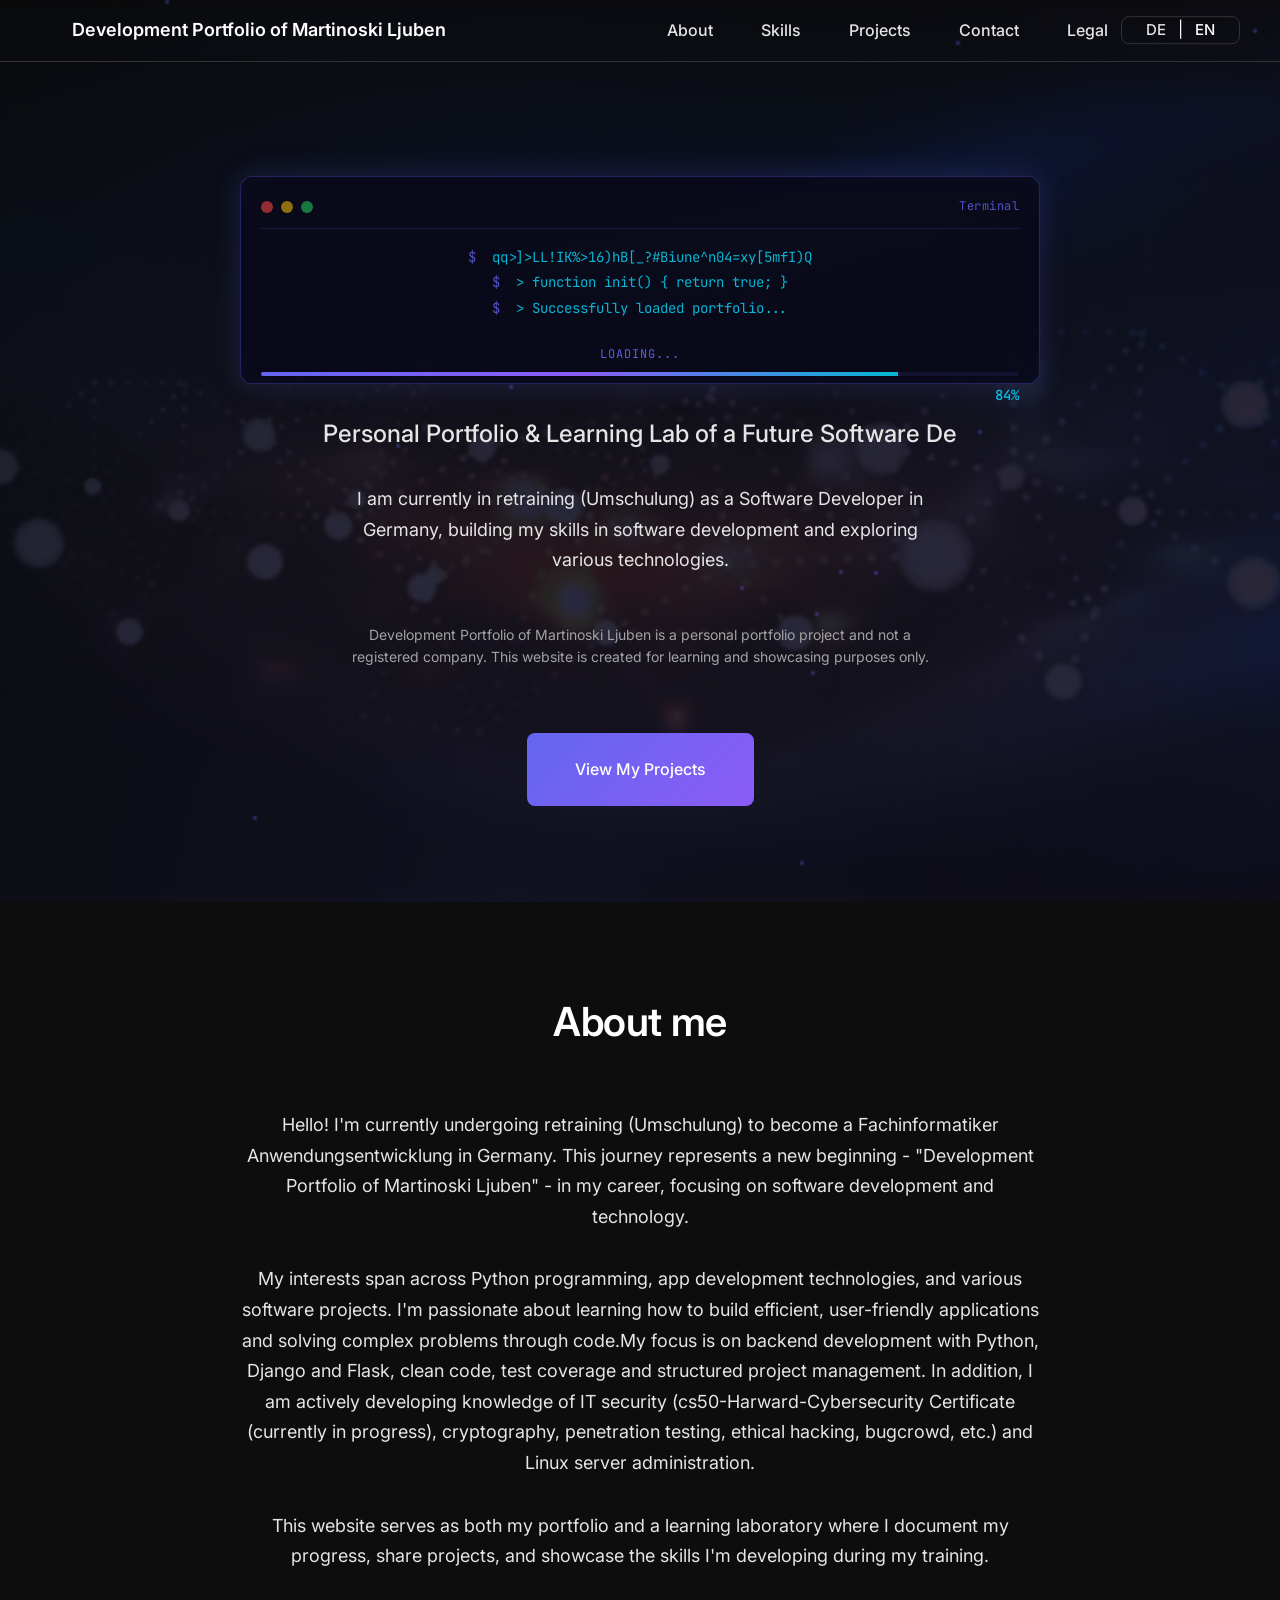
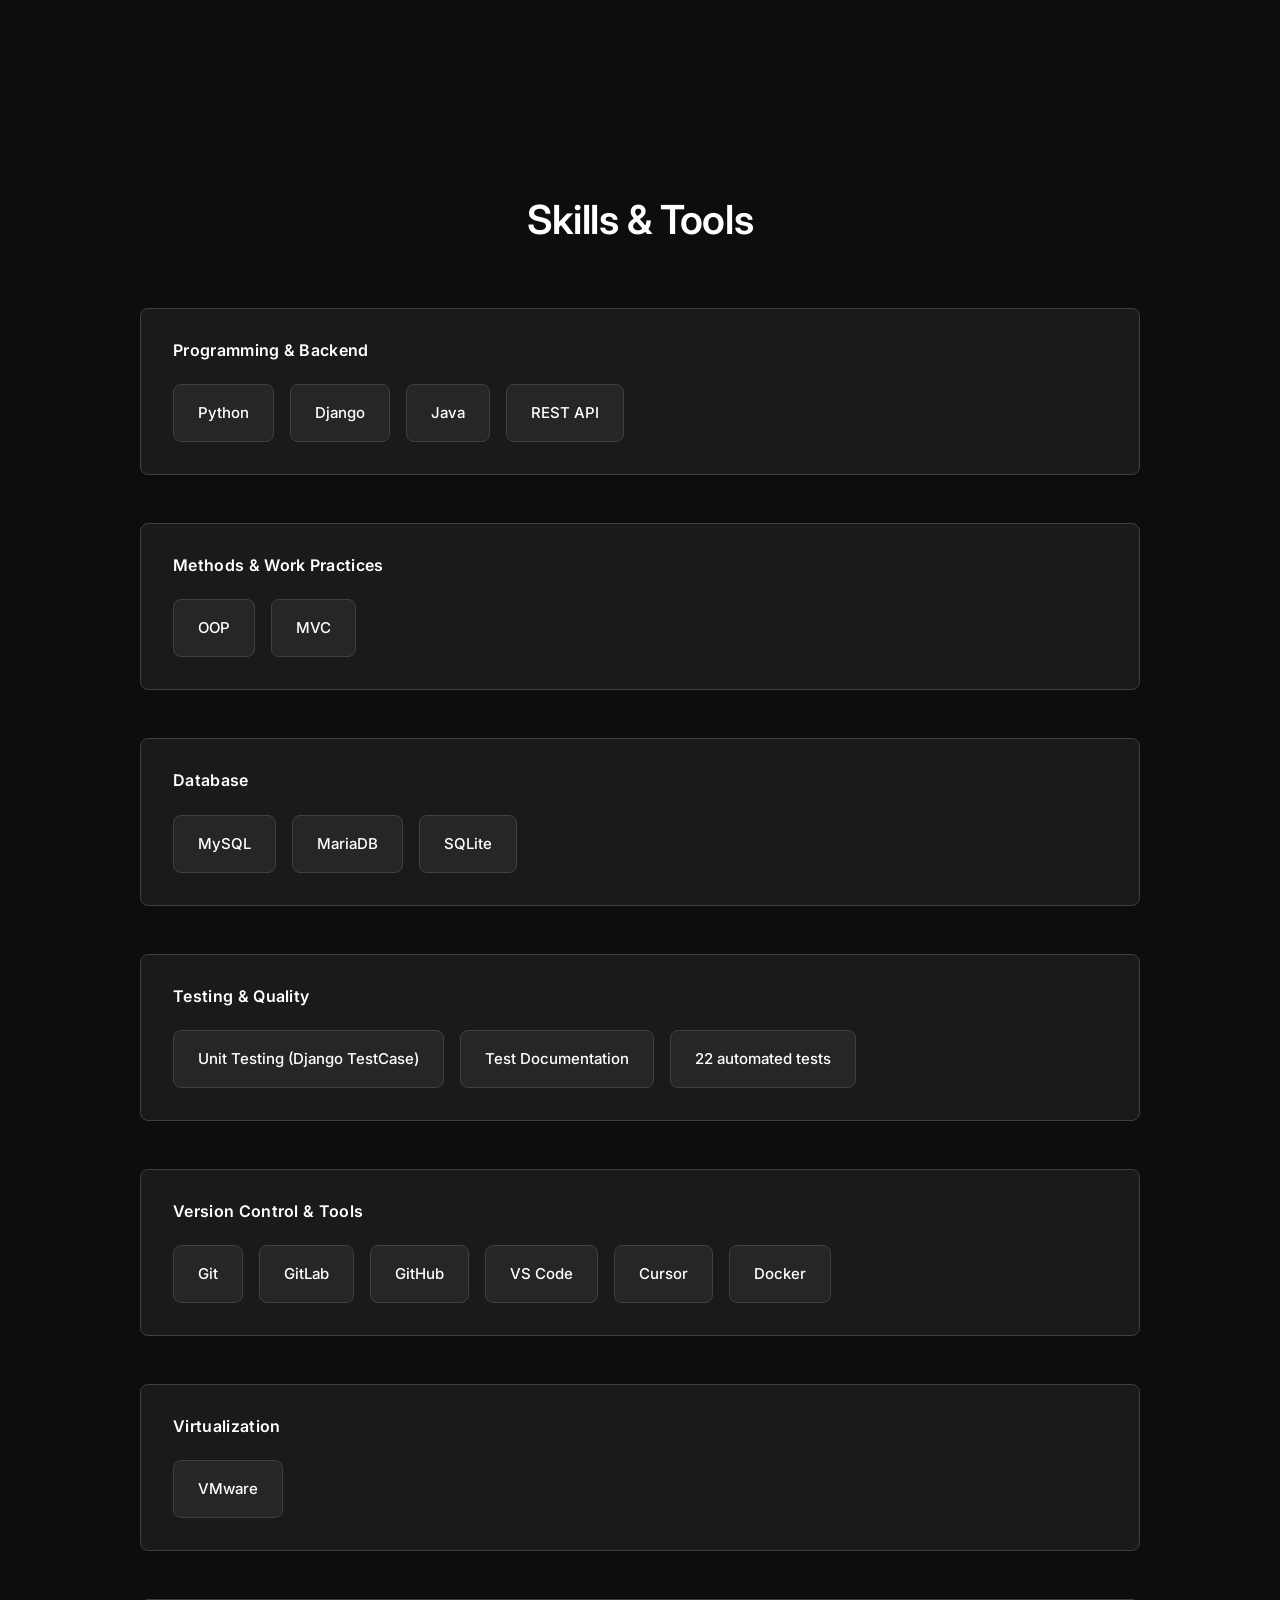
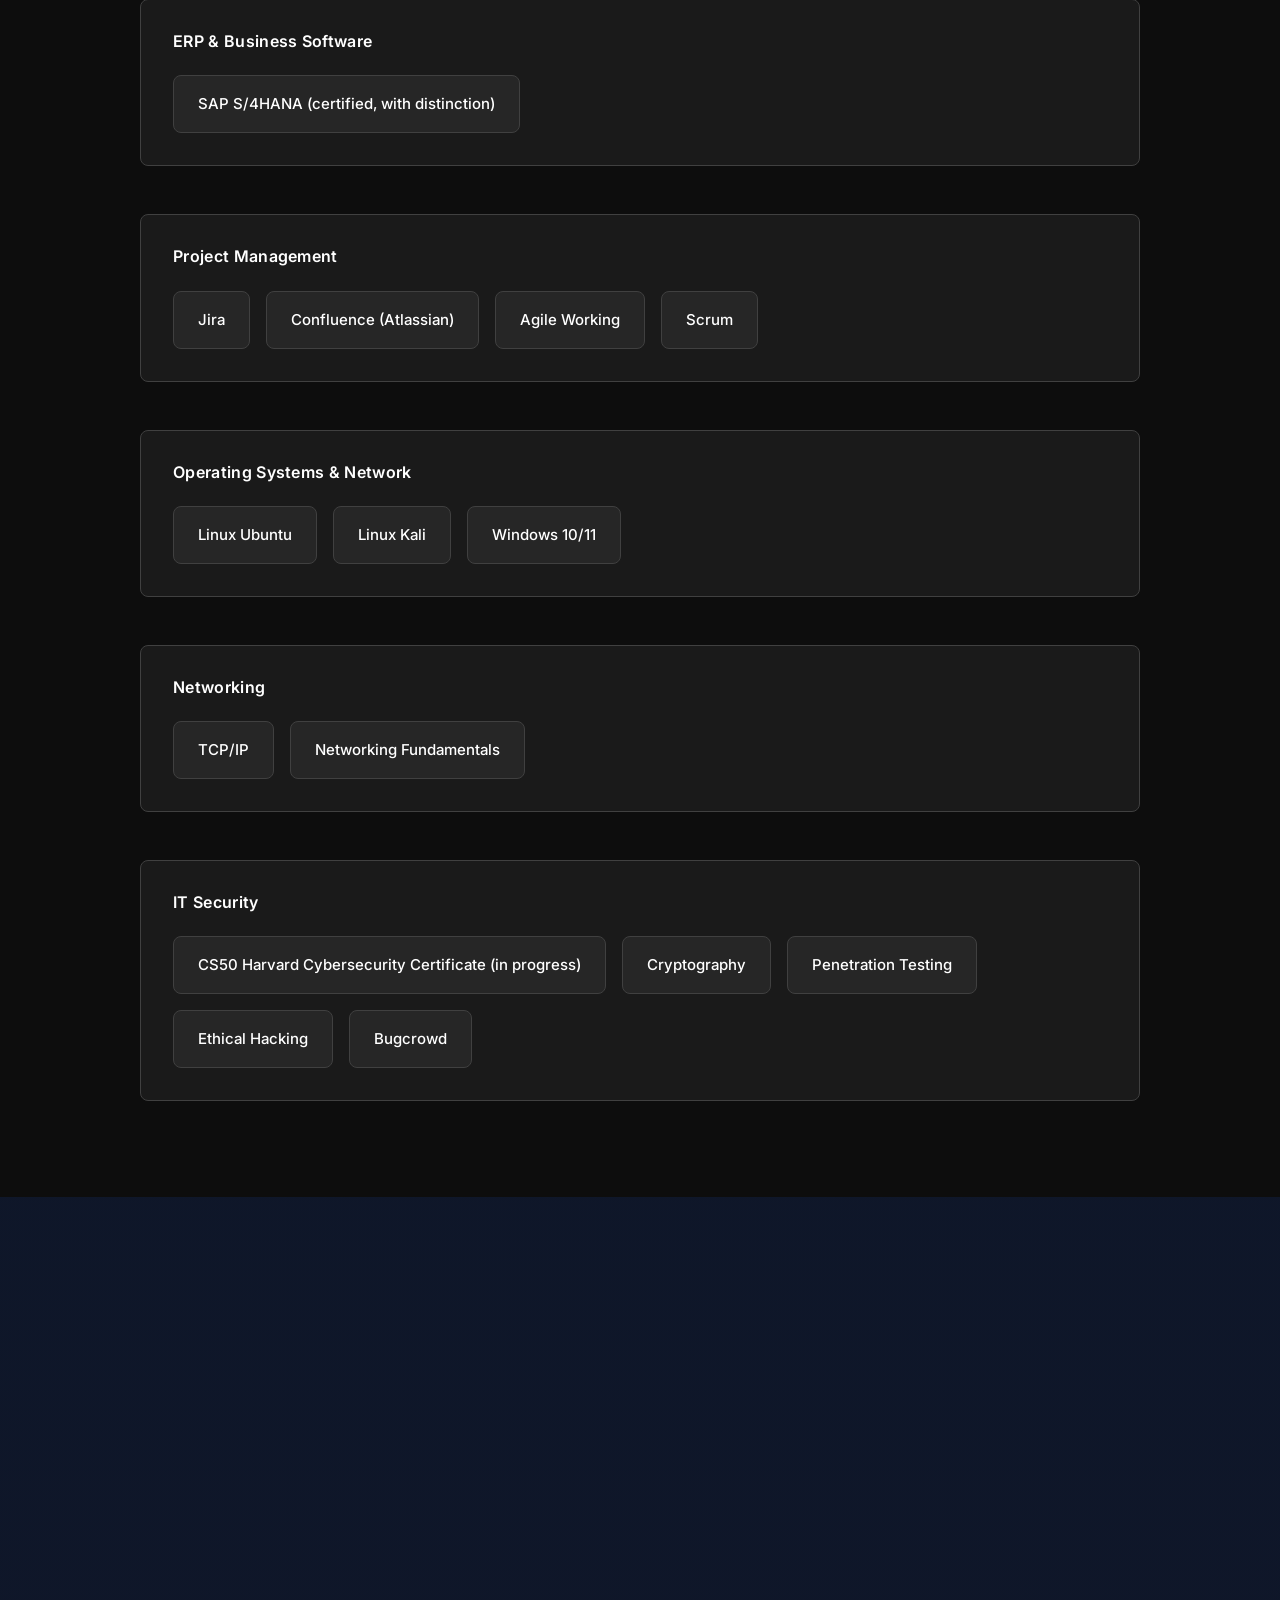
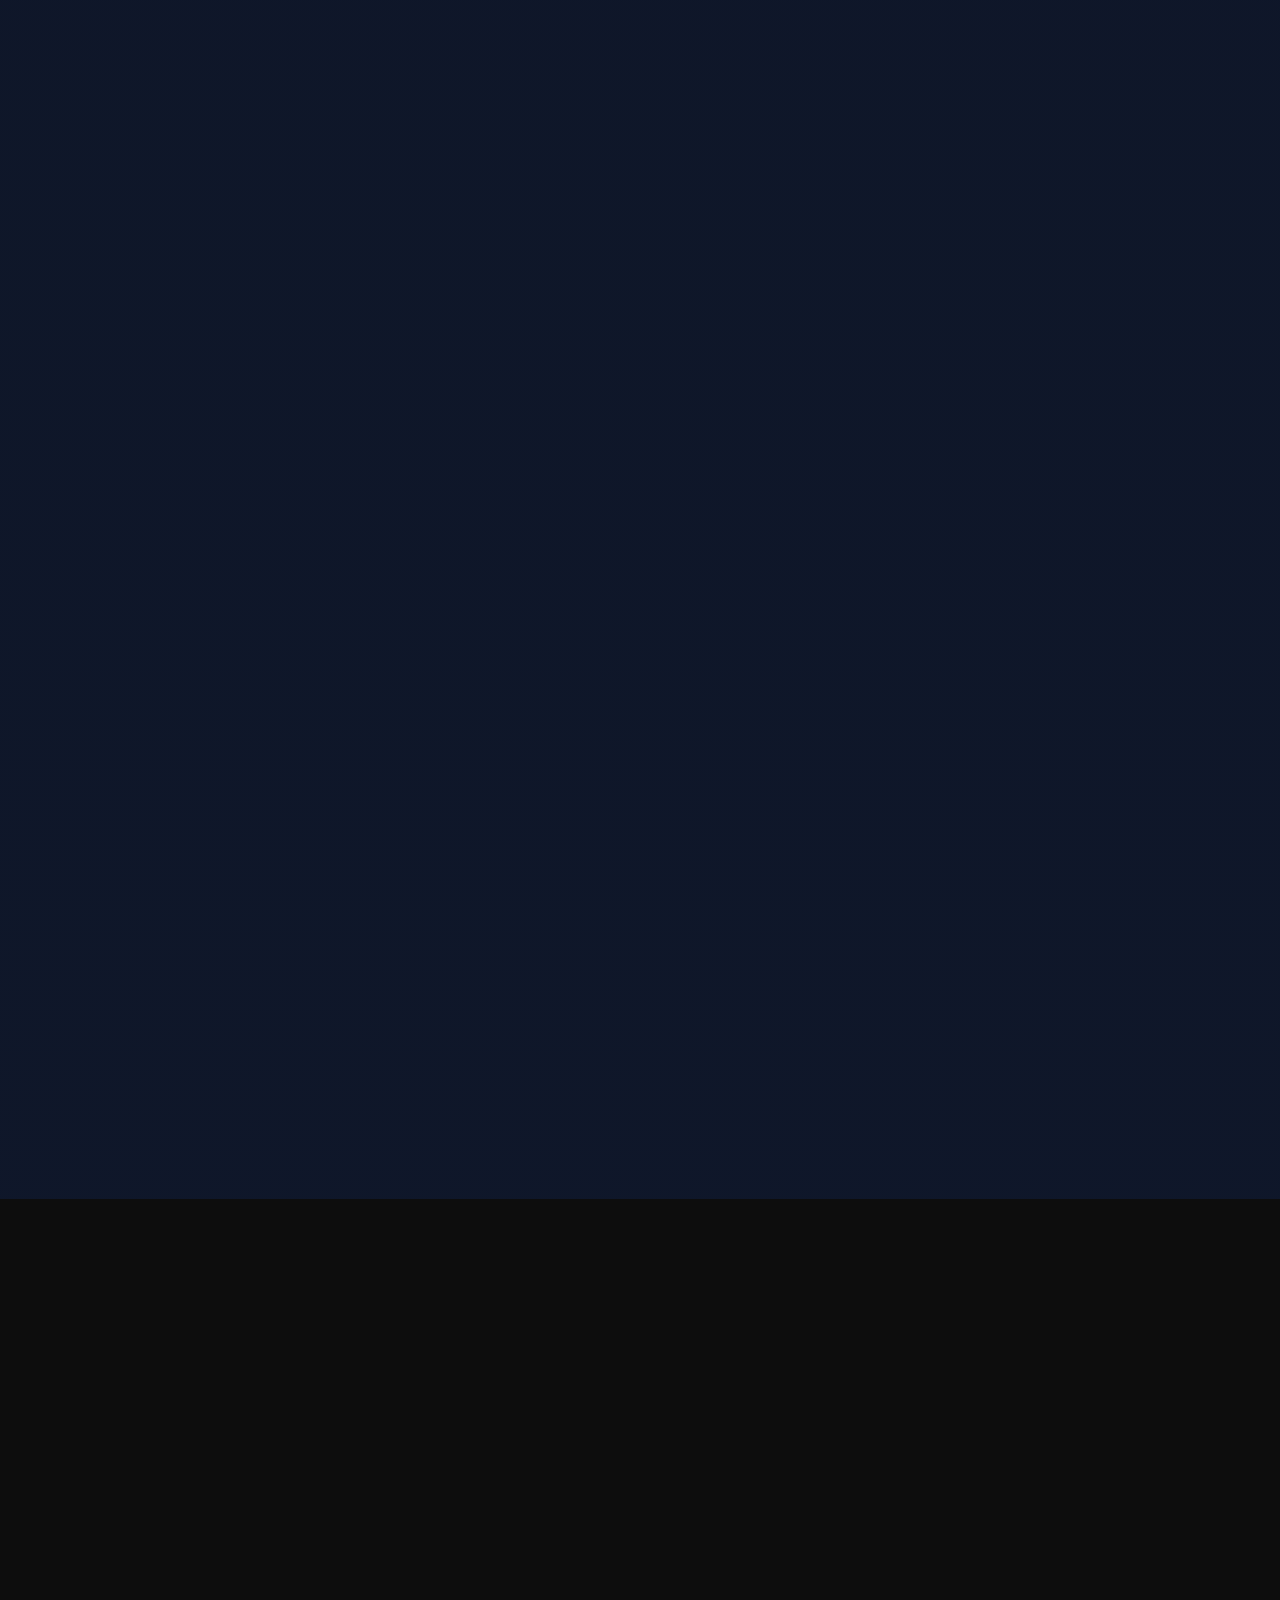
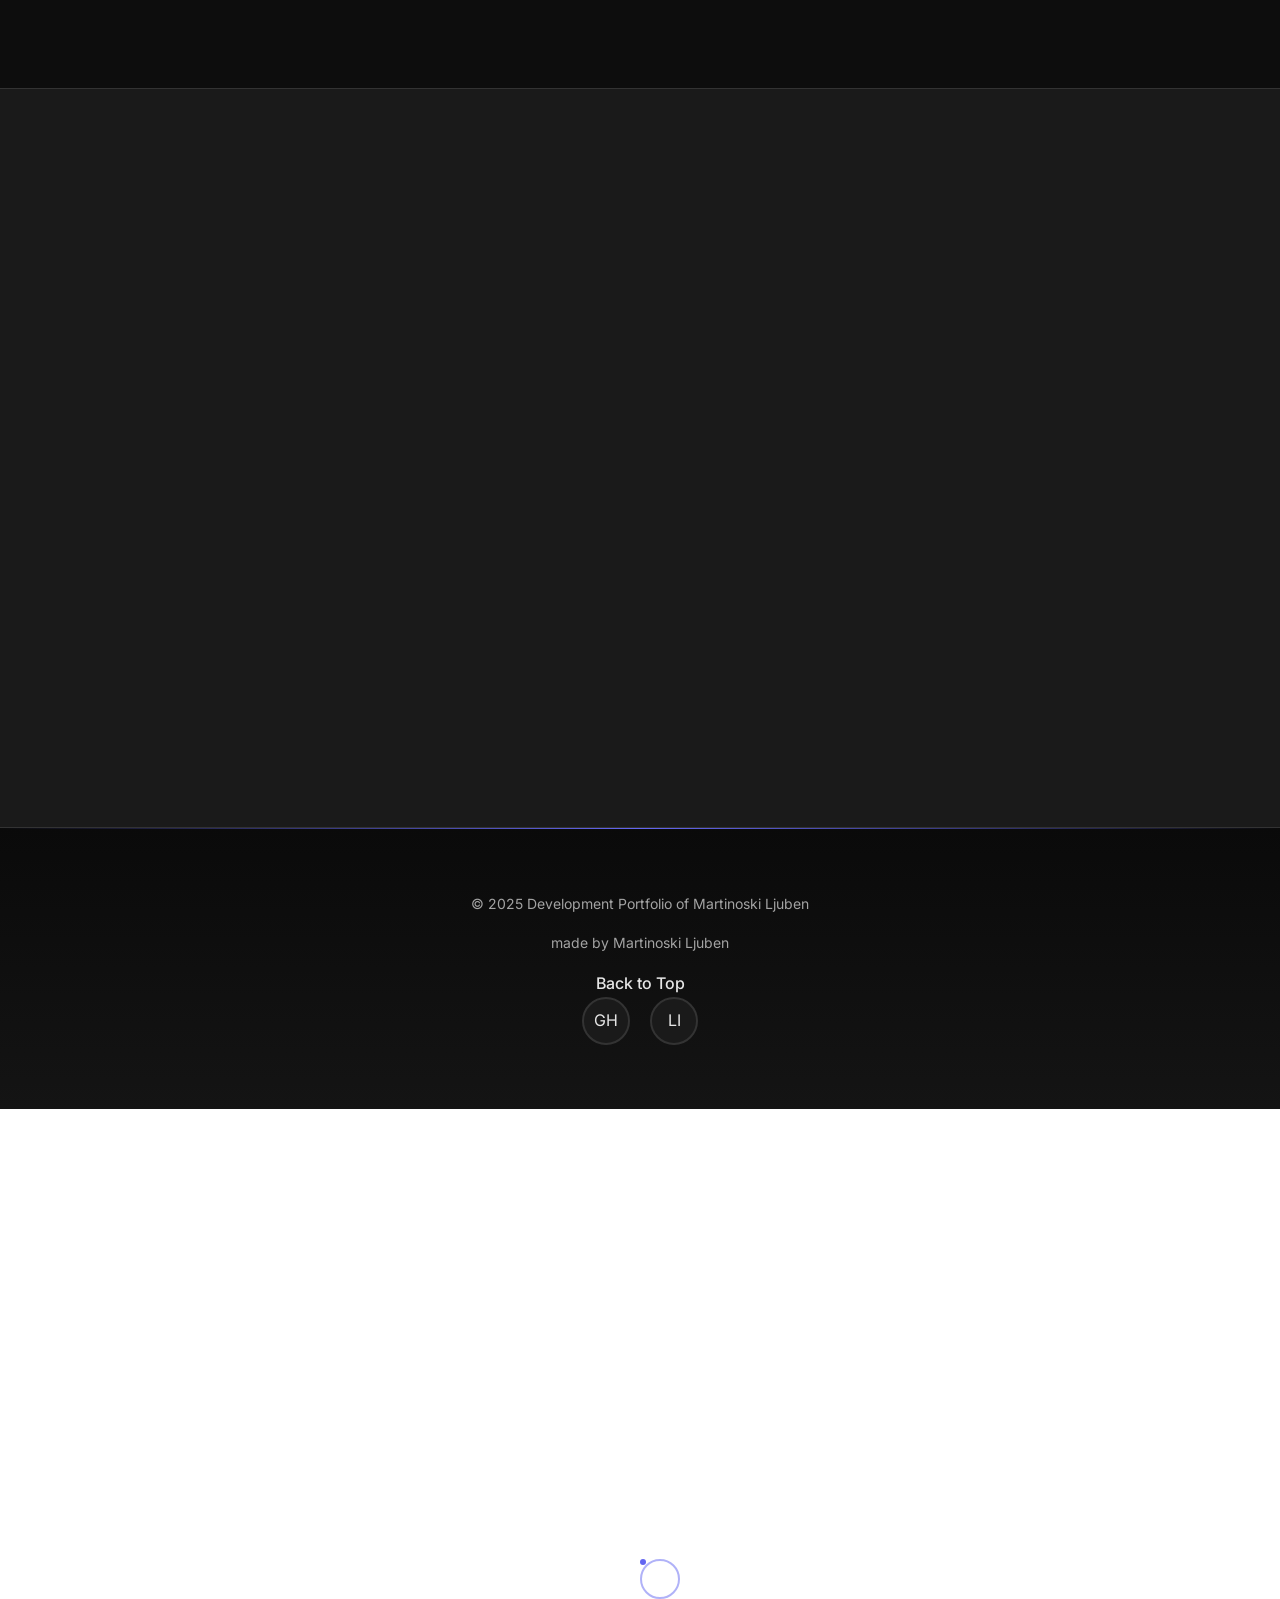
==== commit a4908bc4: "Neue Projekt Maschine-Service" ====
--- a/index-en.html
+++ b/index-en.html
@@ -297,6 +297,22 @@
                         <a href="#" class="project-link">Open fullscreen</a>
                     </div>
 
+                    <div class="project-card" data-modal-target="maschine-service-modal">
+                        <h3 class="project-title">Machine Service Management System with Ready-Gate Validation</h3>
+                        <p class="project-description">
+                            Django-based service ticket system for machine parks with a structured 6-stage workflow, Ready-Gate validation, and automatically generated checklists.
+                        </p>
+                        <div class="project-tags">
+                            <span class="project-tag">Python</span>
+                            <span class="project-tag">Django</span>
+                            <span class="project-tag">SQLite</span>
+                            <span class="project-tag">Backend</span>
+                            <span class="project-tag">Testing</span>
+                            <span class="project-tag">Admin</span>
+                        </div>
+                        <a href="#" class="project-link">Open fullscreen</a>
+                    </div>
+
                     <!-- COPY THIS BLOCK to add more projects -->
                     <!--
                     <div class="project-card" data-modal-target="[modal-id]">
@@ -663,6 +679,78 @@
                             <li>• code-view.png.png</li>
                             <li>• readme.png.png</li>
                             <li>• terminal-setup.png.png</li>
+                        </ul>
+                    </div>
+                </div>
+            </div>
+        </div>
+    </div>
+
+    <!-- Machine Service Management System Modal -->
+    <div id="maschine-service-modal" class="project-modal">
+        <div class="modal-overlay" onclick="closeProjectModal('maschine-service-modal')" ontouchstart="" style="touch-action: manipulation;"></div>
+        <div class="modal-content">
+            <button class="modal-close" onclick="closeProjectModal('maschine-service-modal')">&times;</button>
+            <div class="modal-body">
+                <div class="modal-info">
+                    <h2 class="modal-title">Machine Service Management System with Ready-Gate Validation</h2>
+                    <p class="modal-subtitle">
+                        A Django backend project for managing machine service tickets in an industrial environment. The focus is on workflow integrity, clean layer separation (Models → Validators → Services), and automated quality assurance.
+                    </p>
+                    <div class="modal-section">
+                        <h4 class="modal-section-title">Main Features</h4>
+                        <ul class="modal-list">
+                            <li>6-stage ticket workflow: NEW → GATHER INFORMATION → READY → IN PROGRESS → RESOLVED → CLOSED</li>
+                            <li>Ready-Gate validation: tickets can only be set to READY when title, description, symptoms, and occurrence date are complete — with a percentage completeness score (0–100%)</li>
+                            <li>Automatic checklist creation when a ticket is created, based on template presets per ticket type (incident, request, change)</li>
+                            <li>Business rules via validators: no direct jump from NEW to RESOLVED, CRITICAL tickets cannot be downgraded to LOW</li>
+                            <li>3 service classes (<code>TicketService</code>, <code>MachineService</code>, <code>ChecklistService</code>) with statistics dashboard, overdue detection (&gt;30 days), and completion rate calculation</li>
+                            <li>Custom Django admin actions and full admin interface</li>
+                        </ul>
+                    </div>
+                    <div class="modal-section">
+                        <h4 class="modal-section-title">Tech Stack</h4>
+                        <ul class="modal-list">
+                            <li>Backend: Python 3.14 / Django 6.0.4, SQLite</li>
+                            <li>Architecture: separation of concerns — <code>models.py</code> (structure), <code>validators.py</code> (rules), <code>services.py</code> (business logic)</li>
+                            <li>Documentation: ER diagram, class diagram, activity diagram, test protocol (25 test cases), cost-benefit analysis</li>
+                        </ul>
+                    </div>
+                    <div class="modal-section">
+                        <h4 class="modal-section-title">Testing</h4>
+                        <ul class="modal-list">
+                            <li>19 unit tests written — all passed (19/19)</li>
+                            <li>Tests cover models, Ready-Gate validation, status transitions, priority rules, and service methods</li>
+                        </ul>
+                    </div>
+                    <div class="modal-pills">
+                        <span class="project-tag">Python</span>
+                        <span class="project-tag">Django</span>
+                        <span class="project-tag">SQLite</span>
+                        <span class="project-tag">Backend</span>
+                        <span class="project-tag">Testing</span>
+                        <span class="project-tag">Admin</span>
+                    </div>
+                </div>
+                <div class="modal-media">
+                    <div class="project-gallery" id="maschine-service-gallery">
+                        <img src="assets/maschine_service/maschinen_liste.png.png" alt="Machine list Django Admin" onclick="openImageLightbox(this.src, this.alt)" onerror="handleImageError(this)" title="Machine list in Django admin interface - Click to enlarge">
+                        <img src="assets/maschine_service/Ready-Gate-Validierungsfehler%20bei%20unvollst%C3%A4ndigem%20Ticket.png" alt="Ready-Gate validation error" onclick="openImageLightbox(this.src, this.alt)" onerror="handleImageError(this)" title="Ready-Gate blocks incomplete ticket - Click to enlarge">
+                        <img src="assets/maschine_service/ER-Diagramm.png" alt="ER diagram" onclick="openImageLightbox(this.src, this.alt)" onerror="handleImageError(this)" title="Entity-relationship diagram - Click to enlarge">
+                        <img src="assets/maschine_service/Klassendiagramm-Maschine-Servicewervaltungssystem.png" alt="Class diagram" onclick="openImageLightbox(this.src, this.alt)" onerror="handleImageError(this)" title="Class diagram of the service ticket system - Click to enlarge">
+                        <img src="assets/maschine_service/Aktivit%C3%A4tsdiagramm.png" alt="Activity diagram" onclick="openImageLightbox(this.src, this.alt)" onerror="handleImageError(this)" title="Activity diagram of the ticket workflow - Click to enlarge">
+                        <img src="assets/maschine_service/22%20bestandene%20Unit-Tests%20im%20Terminal.png" alt="Unit tests in terminal" onclick="openImageLightbox(this.src, this.alt)" onerror="handleImageError(this)" title="Passing unit tests in terminal - Click to enlarge">
+                    </div>
+                    <div class="image-error-message" id="maschine-service-error-msg" style="display: none;">
+                        <p><strong>Note: Images are loading...</strong></p>
+                        <p>Make sure the images are in the <code>assets/maschine_service/</code> folder:</p>
+                        <ul style="list-style: none; padding: 0; margin-top: 1rem;">
+                            <li>• maschinen_liste.png.png</li>
+                            <li>• Ready-Gate-Validierungsfehler bei unvollständigem Ticket.png</li>
+                            <li>• ER-Diagramm.png</li>
+                            <li>• Klassendiagramm-Maschine-Servicewervaltungssystem.png</li>
+                            <li>• Aktivitätsdiagramm.png</li>
+                            <li>• 22 bestandene Unit-Tests im Terminal.png</li>
                         </ul>
                     </div>
                 </div>
@@ -753,6 +841,19 @@
                     }
                 }
             }
+
+            // Check Machine Service gallery
+            const maschineServiceGallery = document.getElementById('maschine-service-gallery');
+            if (maschineServiceGallery) {
+                const msImages = maschineServiceGallery.querySelectorAll('img');
+                const msErrorElements = maschineServiceGallery.querySelectorAll('div[style*="Image not found"]');
+                if (msImages.length === 0 && msErrorElements.length > 0) {
+                    const errorMsg = document.getElementById('maschine-service-error-msg');
+                    if (errorMsg) {
+                        errorMsg.style.display = 'block';
+                    }
+                }
+            }
         }
 
         function openProjectModal(modalId, evt) {
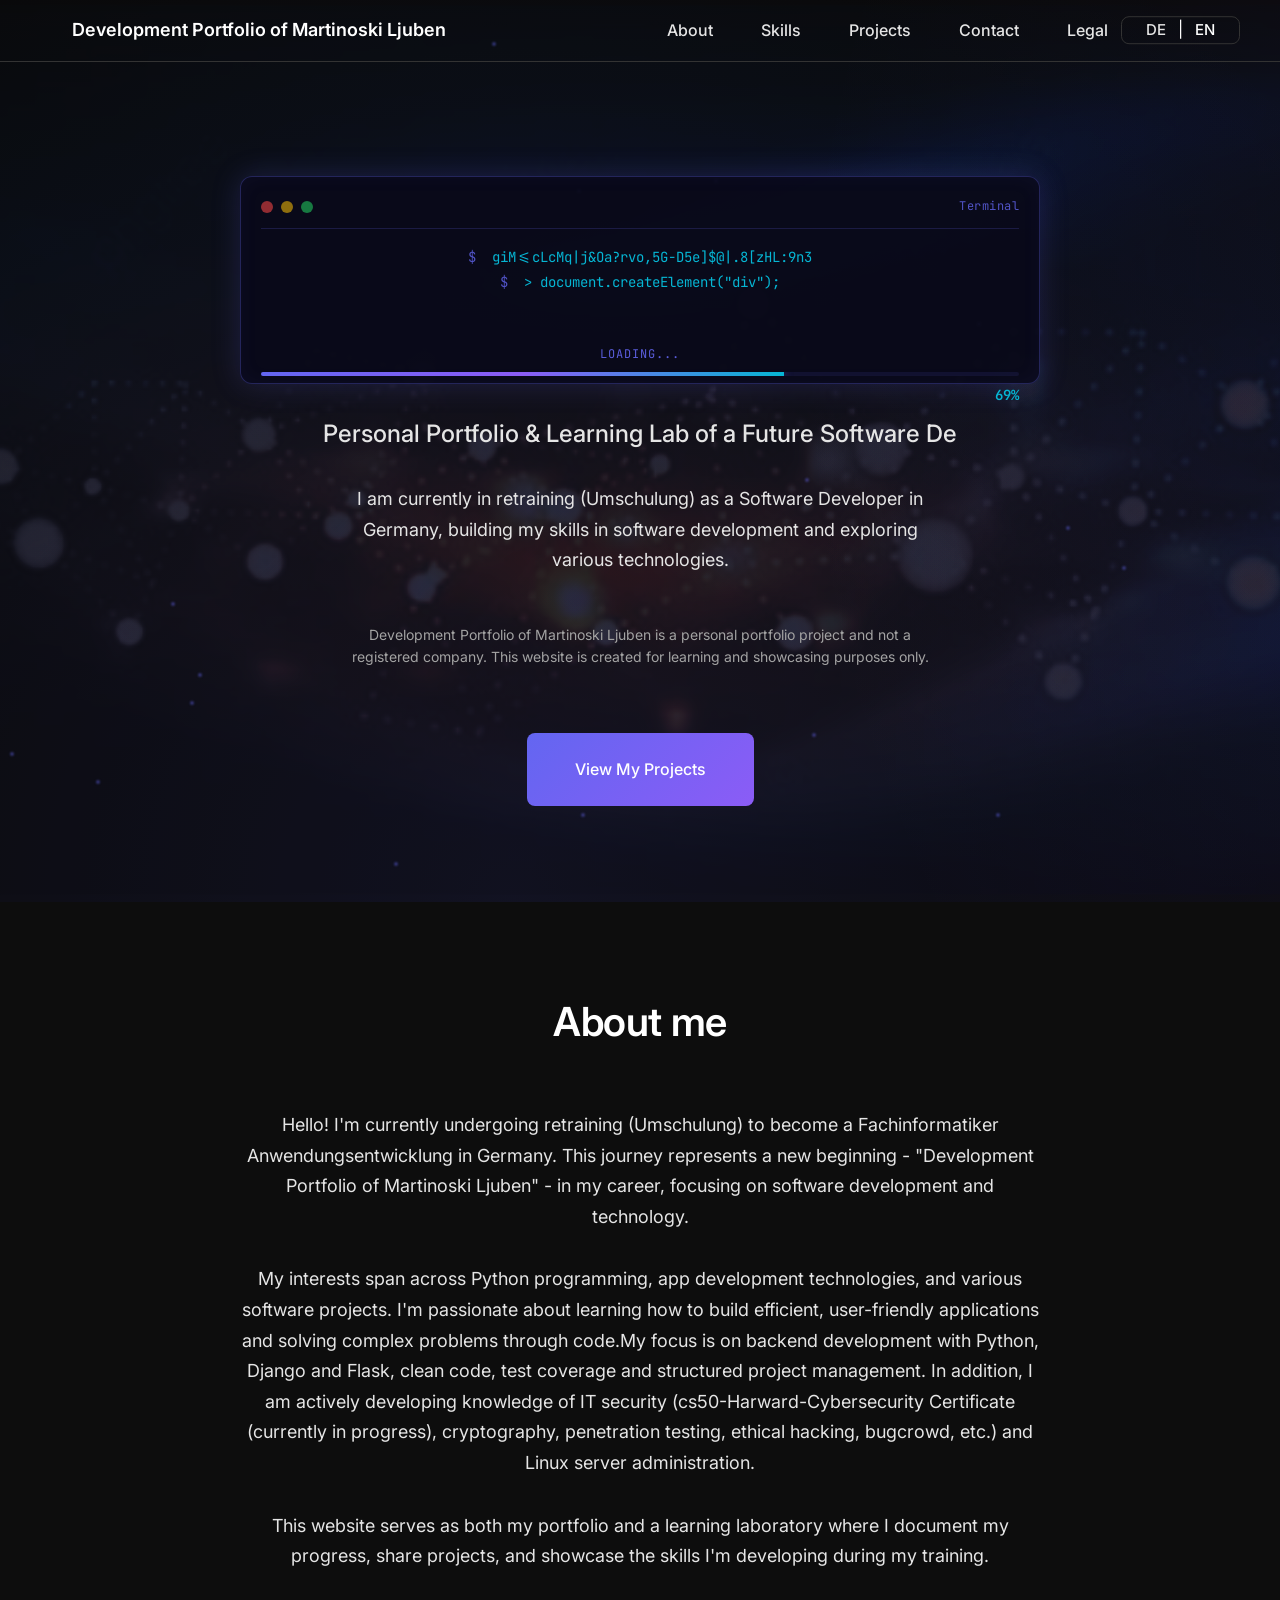
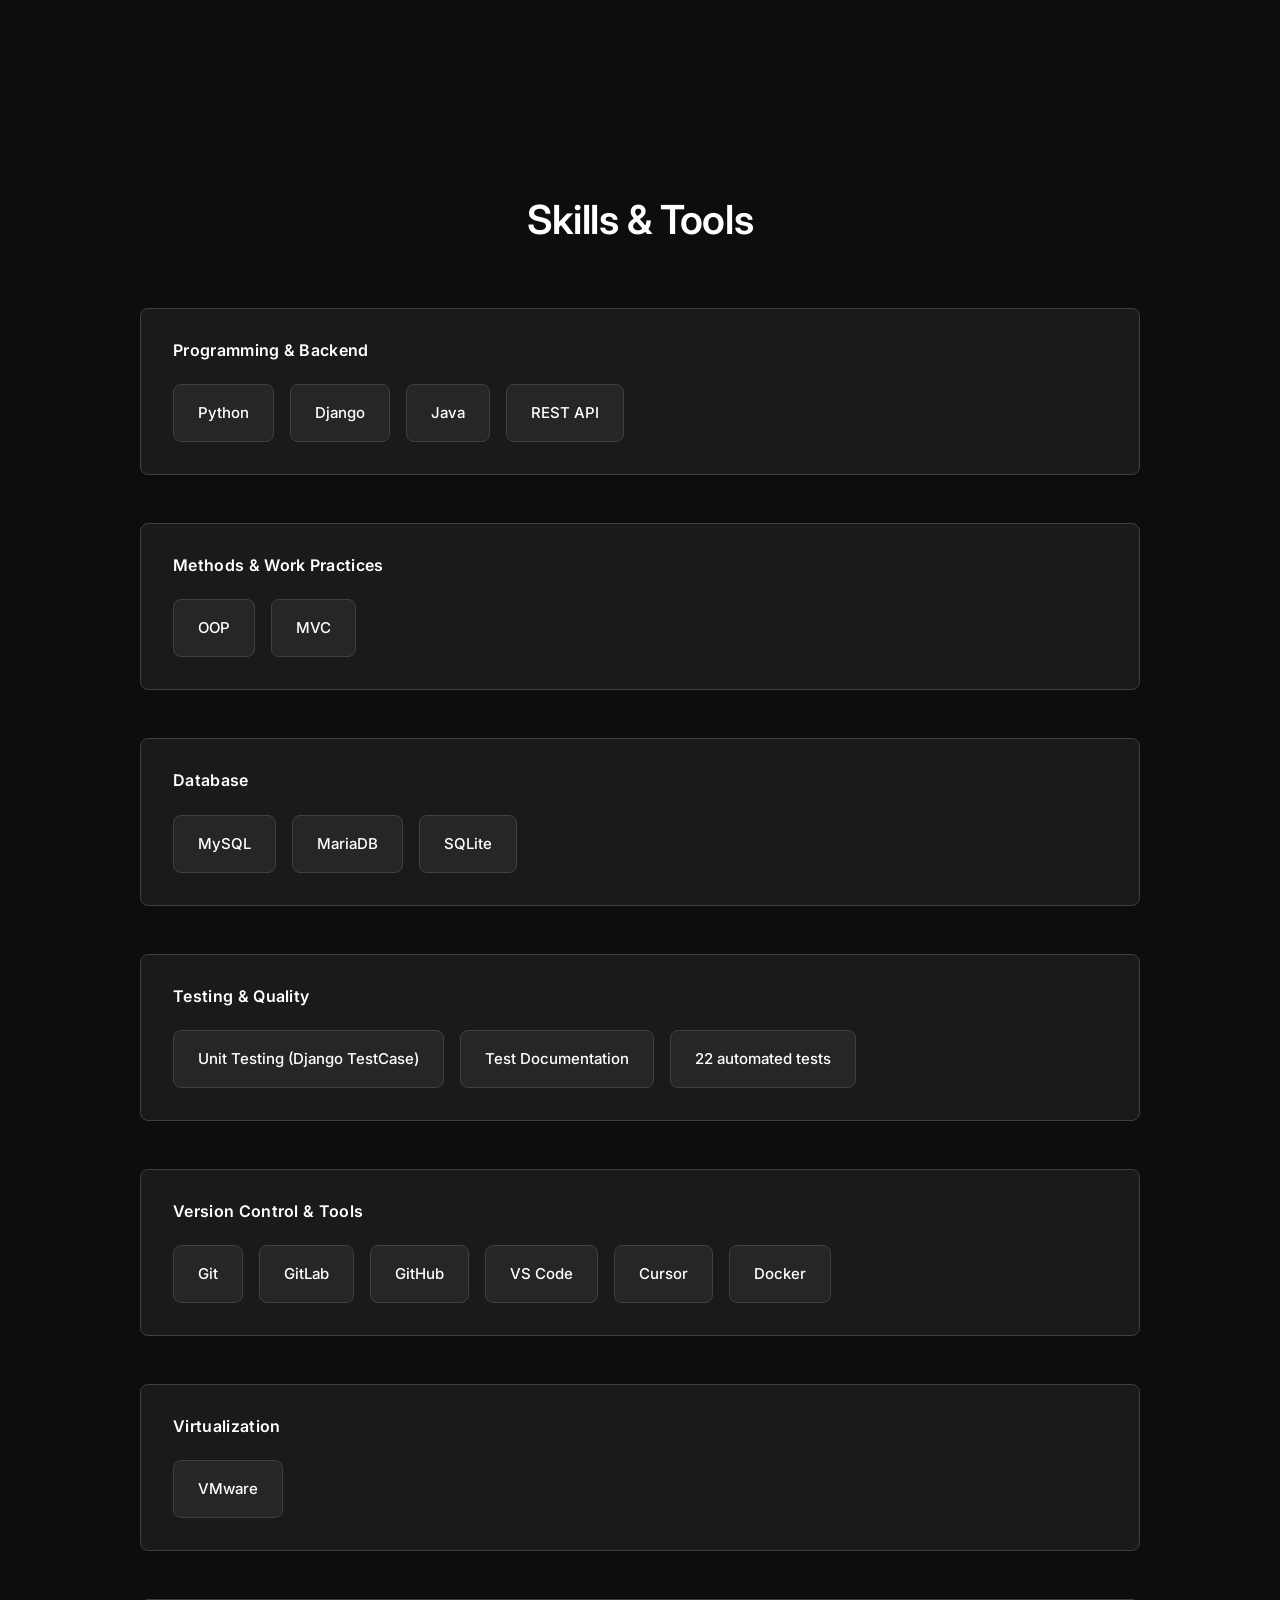
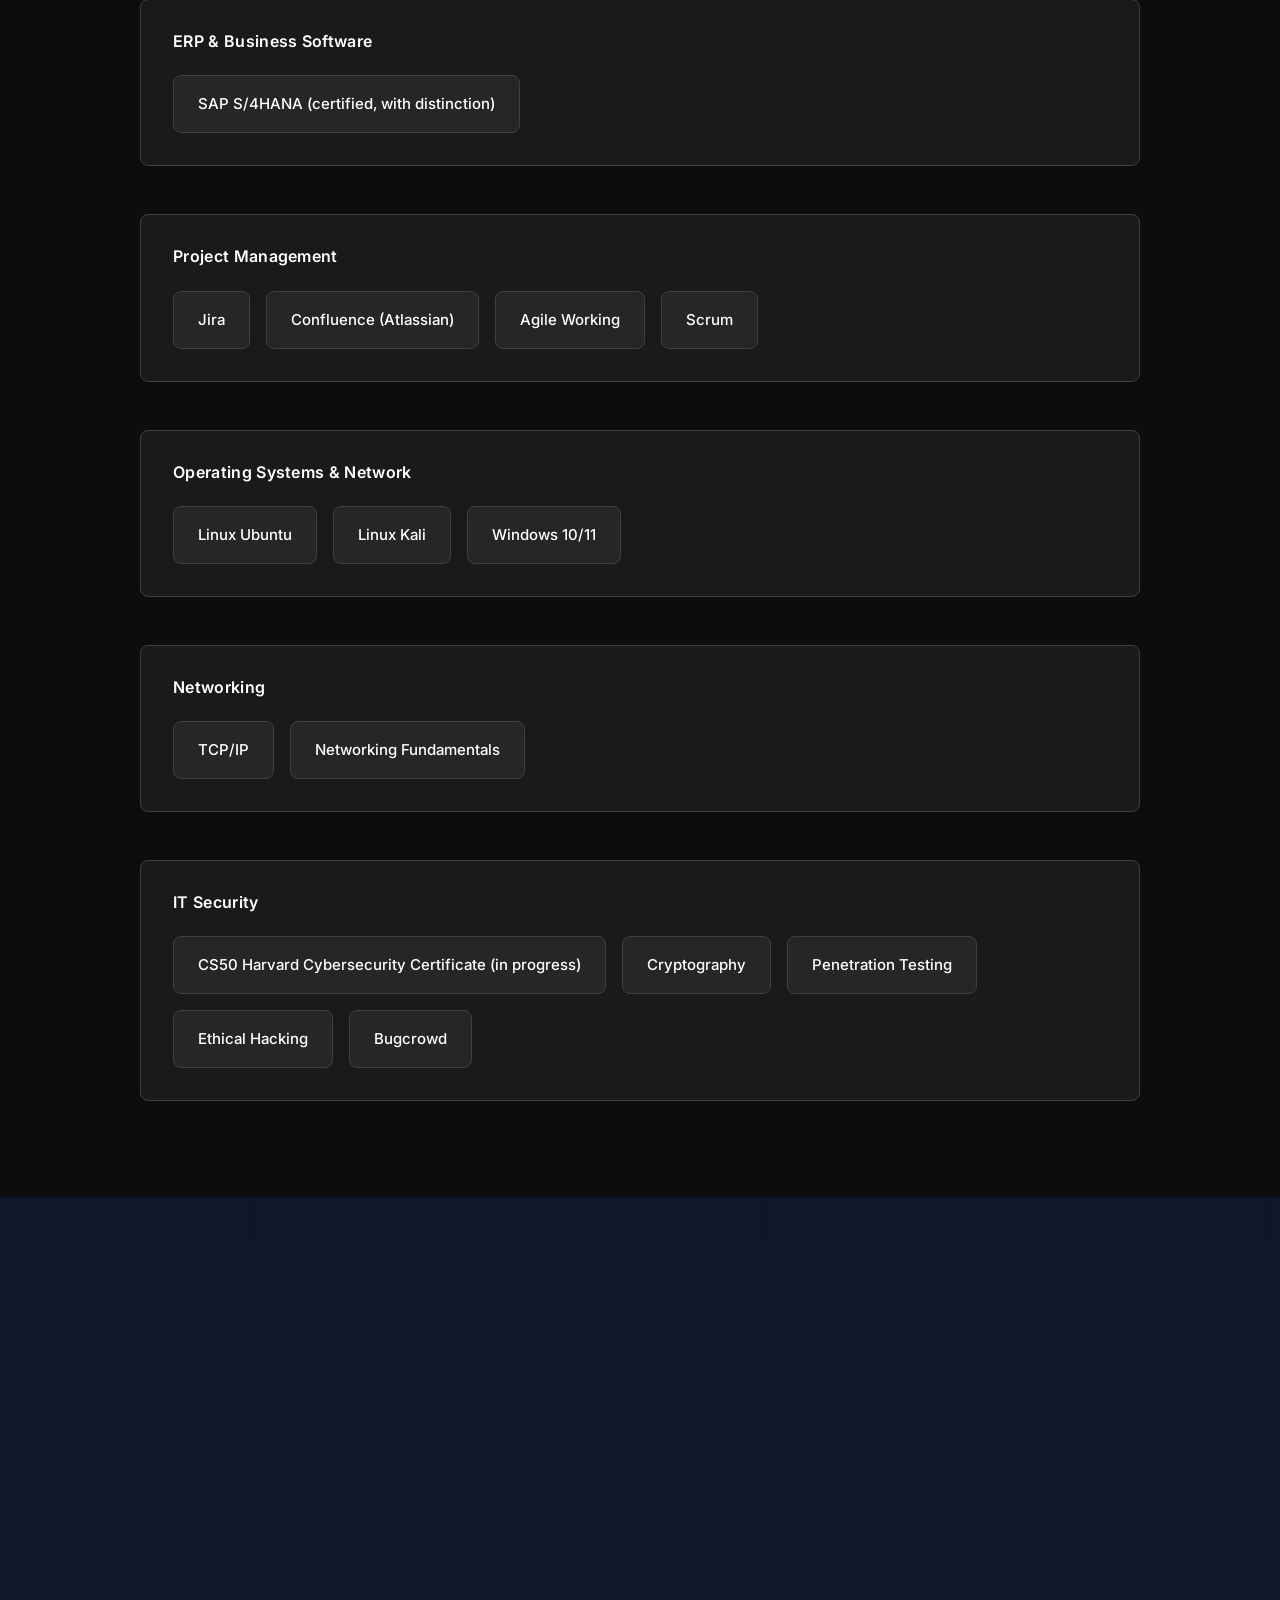
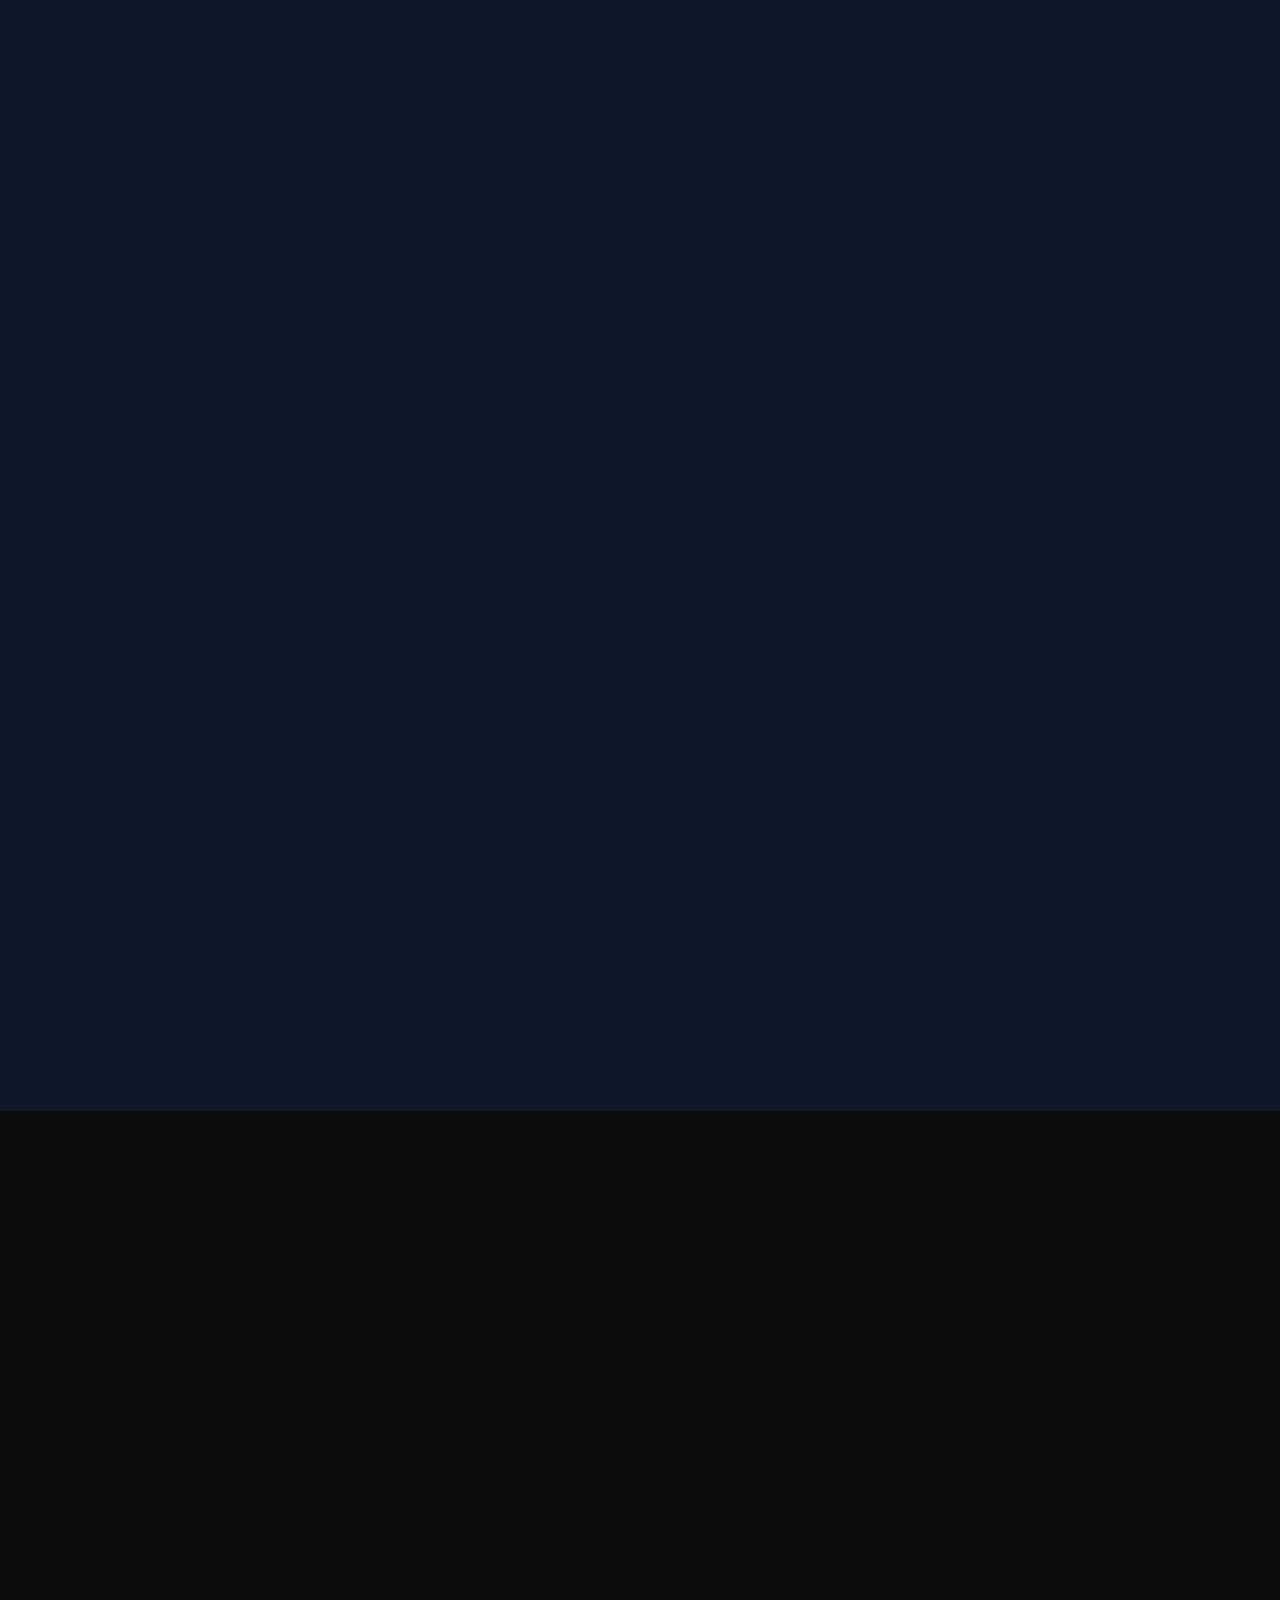
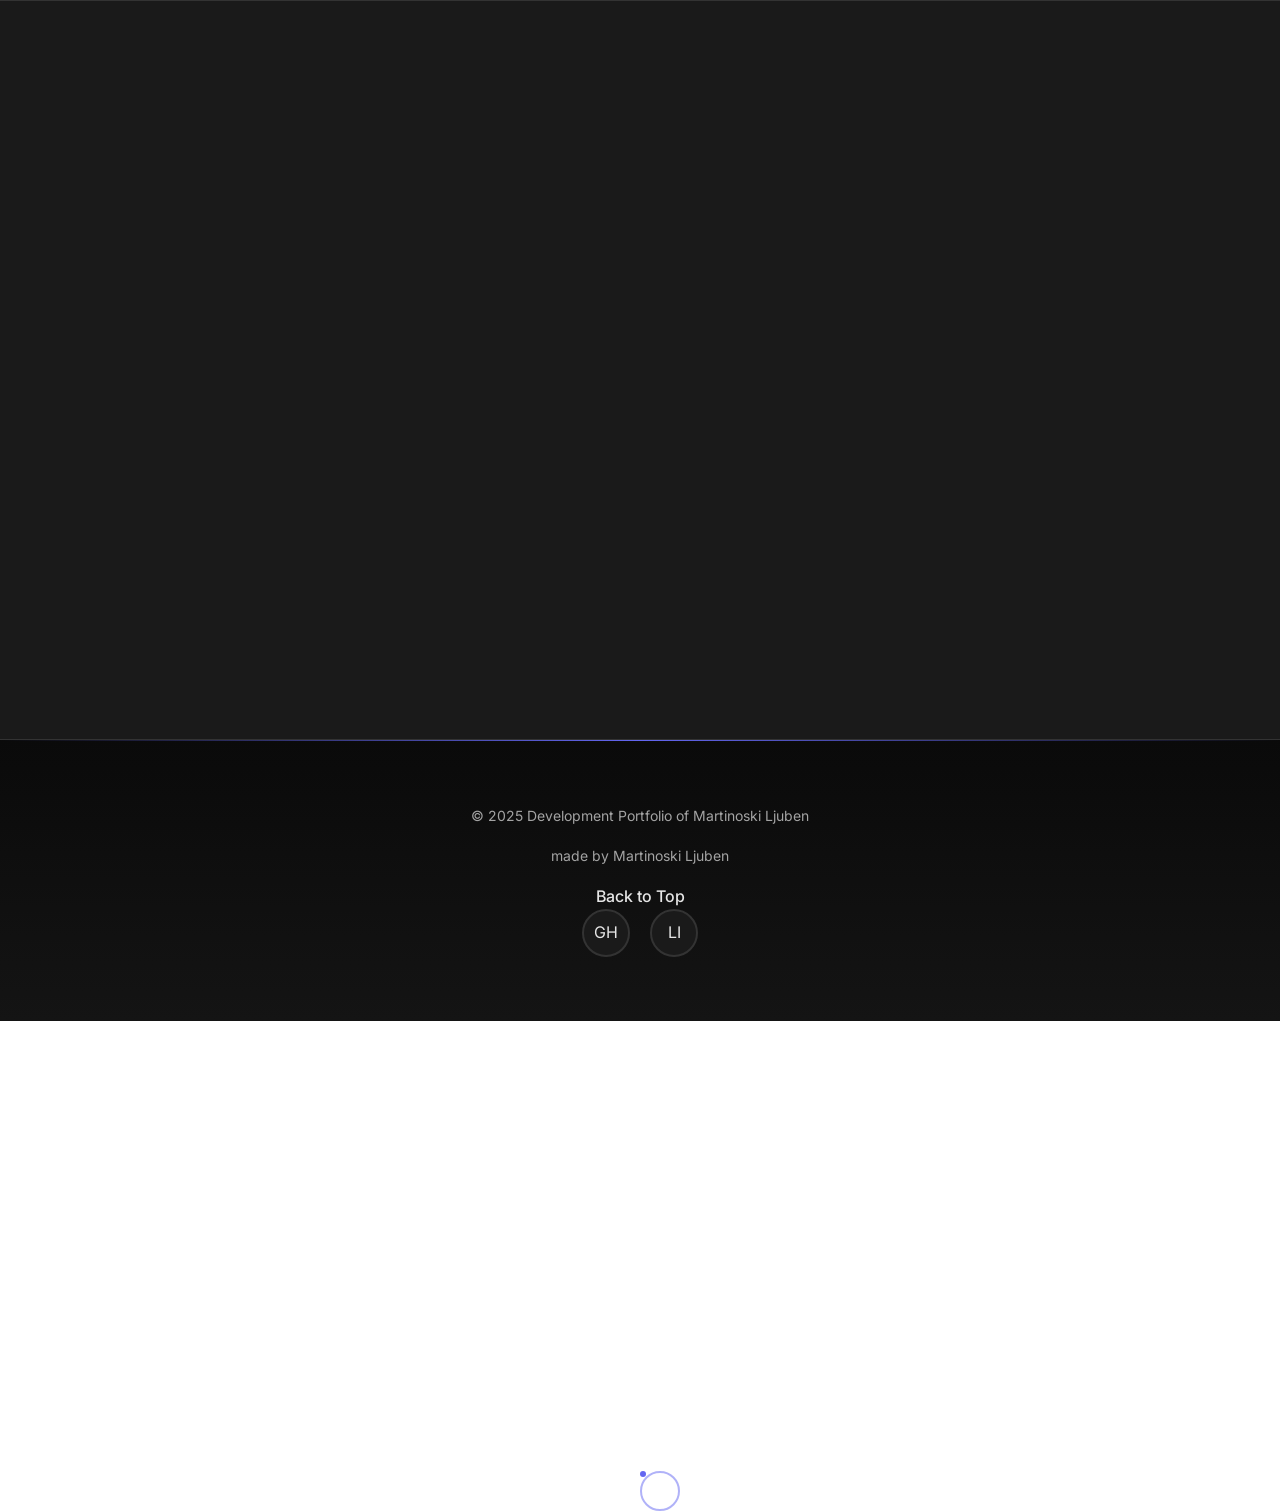
==== commit 140ef9b8: "änderungen" ====
--- a/index-en.html
+++ b/index-en.html
@@ -221,16 +221,12 @@
                     <div class="project-card" data-modal-target="warehouse-modal-en">
                         <h3 class="project-title">Logistic App - (v1.5.0)</h3>
                         <p class="project-description">
-                            A modern logistics dashboard from my vocational training that automates driver check-ins and gate assignments in real time.
+                            Team contribution: Python backend development for a warehouse management system with driver check-in and real-time gate management. I handled part of the server-side logic with FastAPI and SQLite.
                         </p>
                         <div class="project-tags">
-                            <span class="project-tag">React 18</span>
-                            <span class="project-tag">TypeScript</span>
-                            <span class="project-tag">Python FastAPI</span>
+                            <span class="project-tag">Python</span>
+                            <span class="project-tag">FastAPI</span>
                             <span class="project-tag">SQLAlchemy</span>
-                            <span class="project-tag">WebSockets</span>
-                            <span class="project-tag">Electron</span>
-                            <span class="project-tag">Tailwind CSS</span>
                             <span class="project-tag">SQLite</span>
                         </div>
                         <a href="#" class="project-link">Open fullscreen</a>
@@ -472,42 +468,29 @@
                 <div class="modal-info">
                     <h2 class="modal-title">Logistic App (v1.5.0)</h2>
                     <p class="modal-subtitle">
-                        Real-time warehouse gate management with driver self-service portal and operator dashboard.
+                        Team contribution: Python backend development for a warehouse management system with driver check-in and real-time gate management. I handled part of the server-side logic with FastAPI and SQLite.
                     </p>
                     <div class="modal-section">
-                        <h4 class="modal-section-title">Key Features</h4>
-                        <ul class="modal-list">
-                            <li>Driver portal for check-ins (multi-language, reference numbers)</li>
-                            <li>Live operator dashboard with drag-and-drop gate assignment</li>
-                            <li>Automated gate assignment and status tracking</li>
-                            <li>Strict validation to cut reference entry errors</li>
-                        </ul>
-                    </div>
-                    <div class="modal-section">
-                        <h4 class="modal-section-title">Technical Stack</h4>
-                        <ul class="modal-list">
-                            <li>Backend: Python FastAPI, SQLAlchemy, WebSockets, SQLite</li>
-                            <li>Frontend: React 18 + TypeScript + Vite, Tailwind CSS, Zustand</li>
-                            <li>Desktop: Electron wrapper for portable Windows builds</li>
-                        </ul>
-                    </div>
-                    <div class="modal-section">
-                        <h4 class="modal-section-title">Results</h4>
-                        <ul class="modal-list">
-                            <li>Cut check-in time from 2–3 minutes to &lt;1 minute</li>
-                            <li>GDPR-compliant with minimal data retention</li>
-                            <li>Offline-capable local deployment, no cloud dependency</li>
-                            <li>It is ready and needs only testing in the field</li>
-                        </ul>
+                        <h4 class="modal-section-title">Main Features</h4>
+                        <ul class="modal-list">
+                            <li>Implementation of individual FastAPI endpoints for driver check-in logic</li>
+                            <li>Database models with SQLAlchemy (SQLite) for driver and gate data</li>
+                            <li>Input validation and server-side error handling</li>
+                            <li>Local testing of API endpoints</li>
+                        </ul>
+                    </div>
+                    <div class="modal-section">
+                        <h4 class="modal-section-title">Tech Stack</h4>
+                        <ul class="modal-list">
+                            <li><strong>My contribution:</strong> Python, FastAPI, SQLAlchemy, SQLite</li>
+                            <li><strong>Full project:</strong> React 18, TypeScript, Electron, Tailwind CSS, WebSockets</li>
+                        </ul>
+                        <p class="modal-note">Note: The complete project includes additional components (frontend, desktop wrapper) that I was not involved in.</p>
                     </div>
                     <div class="modal-pills">
-                        <span class="project-tag">React 18</span>
-                        <span class="project-tag">TypeScript</span>
-                        <span class="project-tag">Python FastAPI</span>
+                        <span class="project-tag">Python</span>
+                        <span class="project-tag">FastAPI</span>
                         <span class="project-tag">SQLAlchemy</span>
-                        <span class="project-tag">WebSockets</span>
-                        <span class="project-tag">Electron</span>
-                        <span class="project-tag">Tailwind CSS</span>
                         <span class="project-tag">SQLite</span>
                     </div>
                 </div>
@@ -736,9 +719,9 @@
                     <div class="project-gallery" id="maschine-service-gallery">
                         <img src="assets/maschine_service/maschinen_liste.png.png" alt="Machine list Django Admin" onclick="openImageLightbox(this.src, this.alt)" onerror="handleImageError(this)" title="Machine list in Django admin interface - Click to enlarge">
                         <img src="assets/maschine_service/Ready-Gate-Validierungsfehler%20bei%20unvollst%C3%A4ndigem%20Ticket.png" alt="Ready-Gate validation error" onclick="openImageLightbox(this.src, this.alt)" onerror="handleImageError(this)" title="Ready-Gate blocks incomplete ticket - Click to enlarge">
-                        <img src="assets/maschine_service/ER-Diagramm.png" alt="ER diagram" onclick="openImageLightbox(this.src, this.alt)" onerror="handleImageError(this)" title="Entity-relationship diagram - Click to enlarge">
-                        <img src="assets/maschine_service/Klassendiagramm-Maschine-Servicewervaltungssystem.png" alt="Class diagram" onclick="openImageLightbox(this.src, this.alt)" onerror="handleImageError(this)" title="Class diagram of the service ticket system - Click to enlarge">
-                        <img src="assets/maschine_service/Aktivit%C3%A4tsdiagramm.png" alt="Activity diagram" onclick="openImageLightbox(this.src, this.alt)" onerror="handleImageError(this)" title="Activity diagram of the ticket workflow - Click to enlarge">
+                        <img src="assets/maschine_service/ER-Diagramm.jpg" alt="ER diagram" onclick="openImageLightbox(this.src, this.alt)" onerror="handleImageError(this)" title="Entity-relationship diagram - Click to enlarge">
+                        <img src="assets/maschine_service/Klassendiagramm-Maschine-Servicewervaltungssystem.jpg" alt="Class diagram" onclick="openImageLightbox(this.src, this.alt)" onerror="handleImageError(this)" title="Class diagram of the service ticket system - Click to enlarge">
+                        <img src="assets/maschine_service/Aktivit%C3%A4tsdiagramm.jpg" alt="Activity diagram" onclick="openImageLightbox(this.src, this.alt)" onerror="handleImageError(this)" title="Activity diagram of the ticket workflow - Click to enlarge">
                         <img src="assets/maschine_service/22%20bestandene%20Unit-Tests%20im%20Terminal.png" alt="Unit tests in terminal" onclick="openImageLightbox(this.src, this.alt)" onerror="handleImageError(this)" title="Passing unit tests in terminal - Click to enlarge">
                     </div>
                     <div class="image-error-message" id="maschine-service-error-msg" style="display: none;">
@@ -747,9 +730,9 @@
                         <ul style="list-style: none; padding: 0; margin-top: 1rem;">
                             <li>• maschinen_liste.png.png</li>
                             <li>• Ready-Gate-Validierungsfehler bei unvollständigem Ticket.png</li>
-                            <li>• ER-Diagramm.png</li>
-                            <li>• Klassendiagramm-Maschine-Servicewervaltungssystem.png</li>
-                            <li>• Aktivitätsdiagramm.png</li>
+                            <li>• ER-Diagramm.jpg</li>
+                            <li>• Klassendiagramm-Maschine-Servicewervaltungssystem.jpg</li>
+                            <li>• Aktivitätsdiagramm.jpg</li>
                             <li>• 22 bestandene Unit-Tests im Terminal.png</li>
                         </ul>
                     </div>
--- a/styles.css
+++ b/styles.css
@@ -704,6 +704,14 @@
     background: linear-gradient(135deg, #1a1a1a, #262626);
 }
 
+.modal-note {
+    margin-top: var(--space-3);
+    font-size: 0.85rem;
+    color: var(--text-secondary);
+    font-style: italic;
+    line-height: 1.5;
+}
+
 /* Projects section */
 #projects {
     position: relative;
